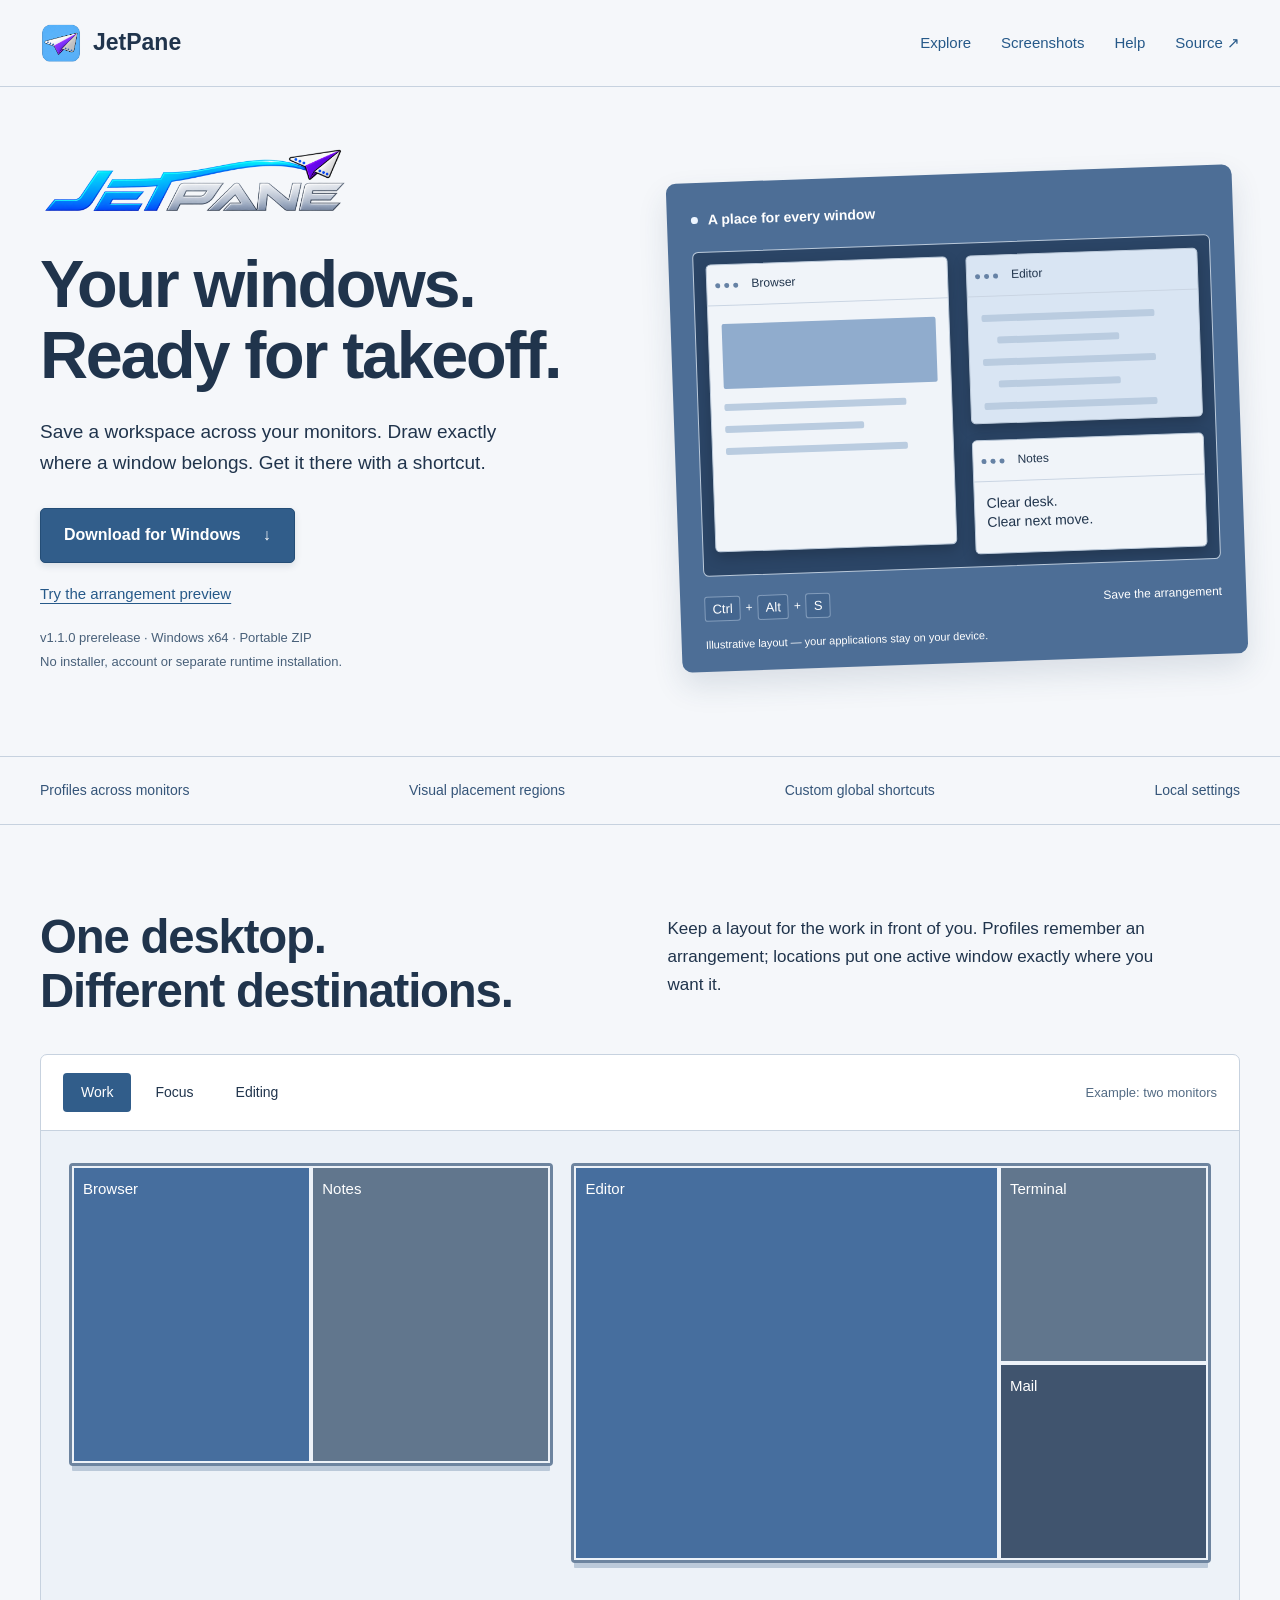
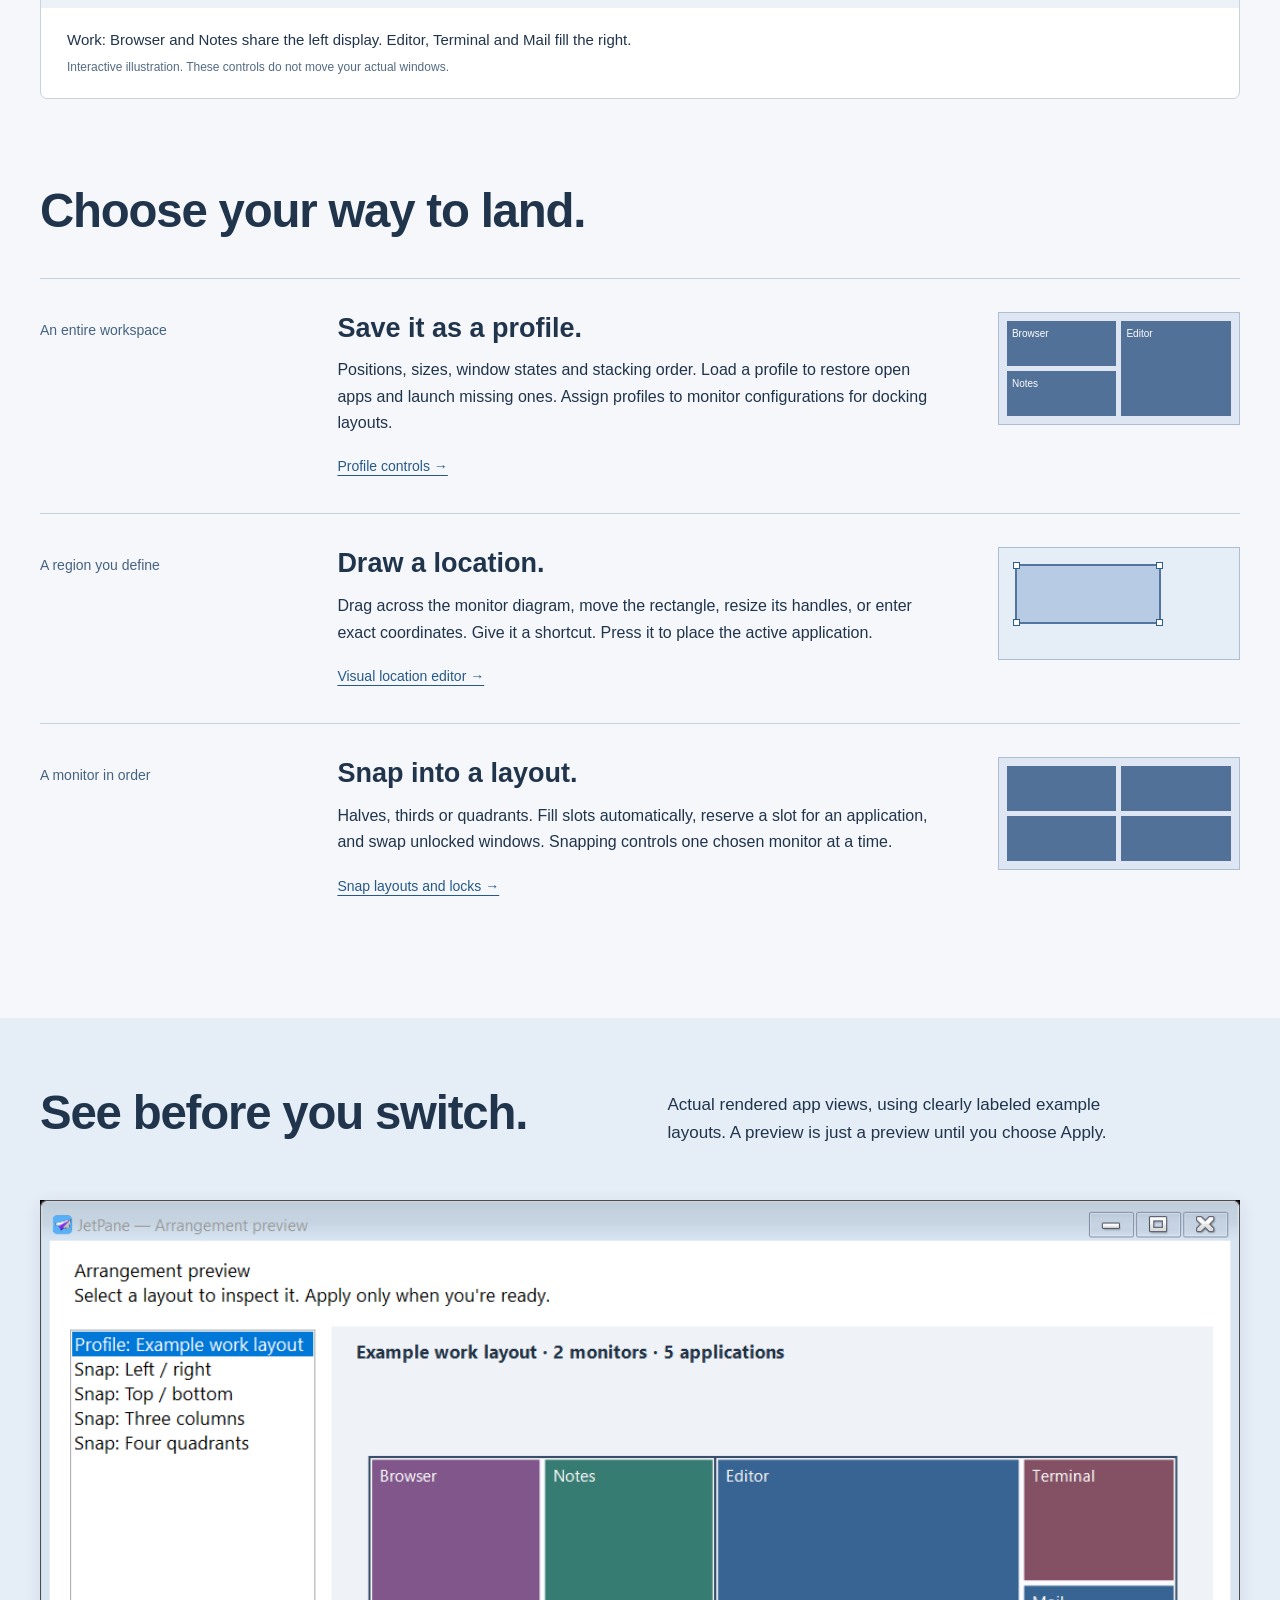
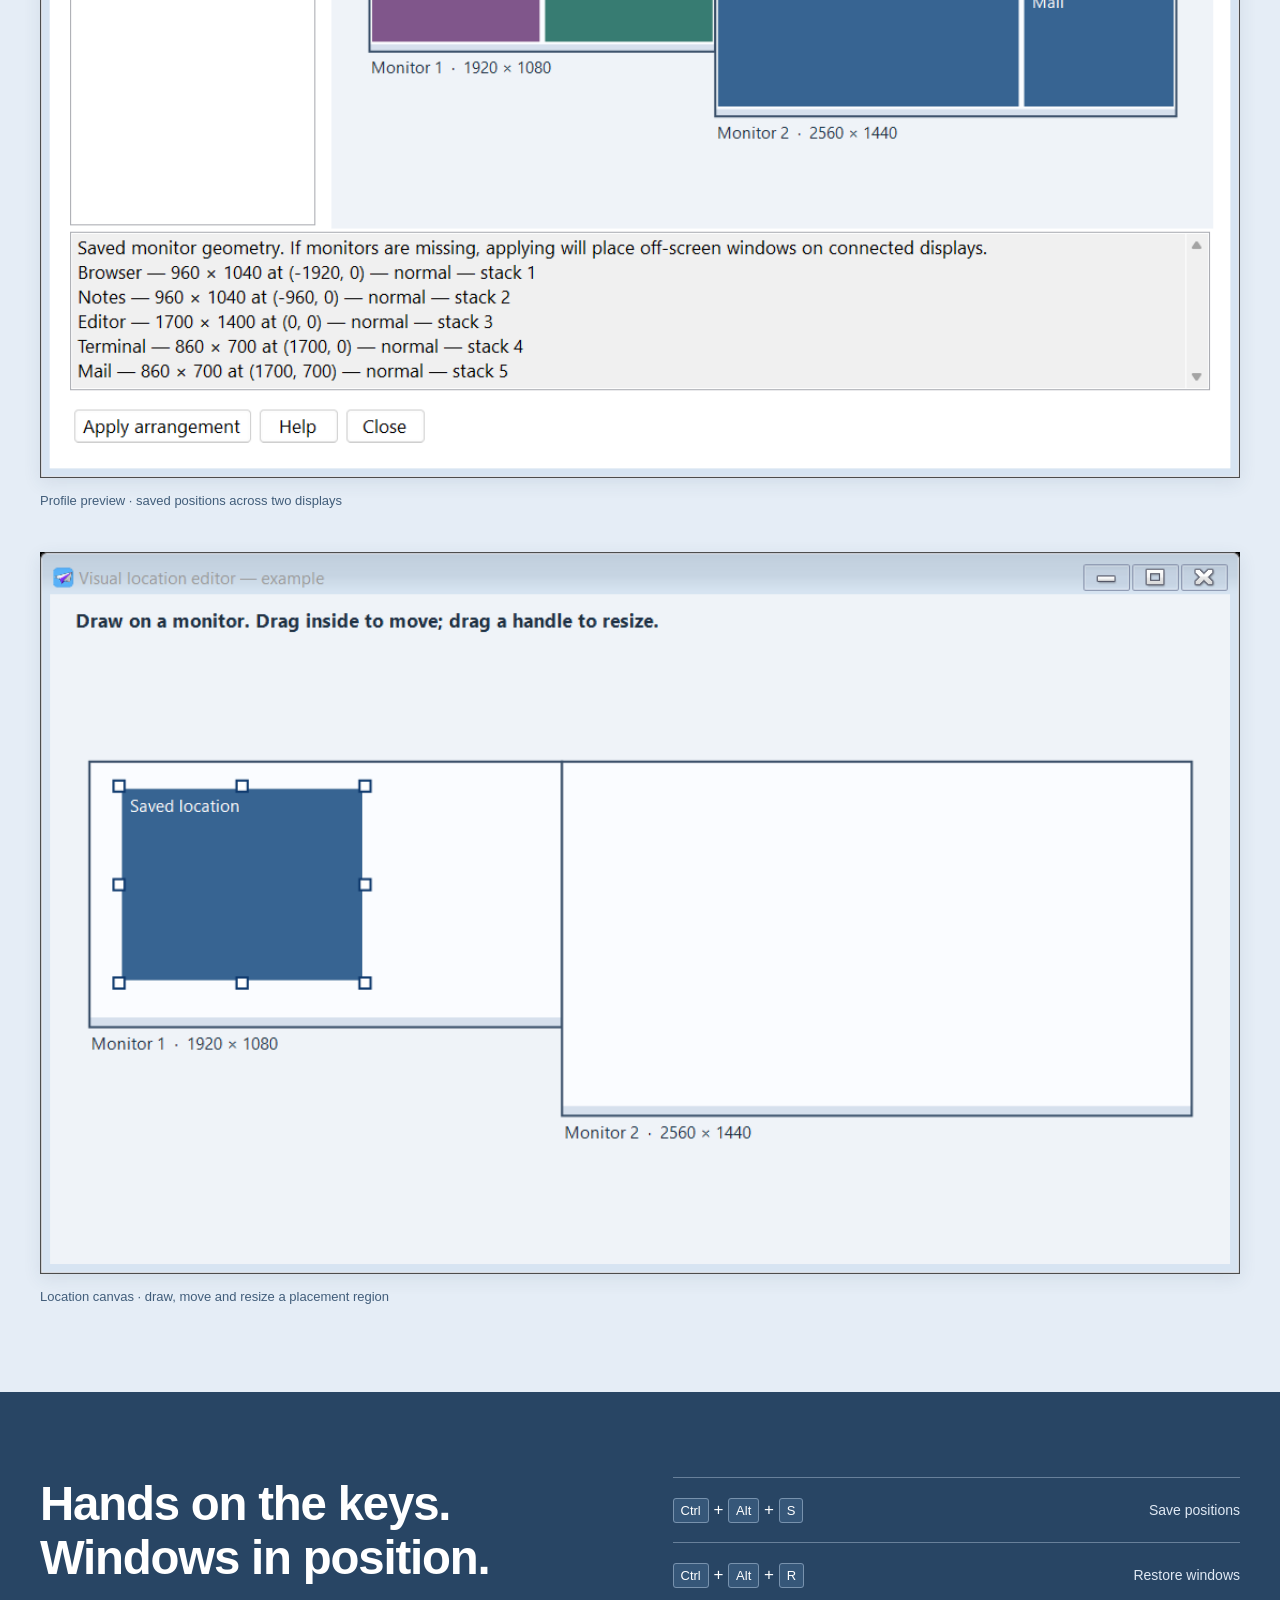
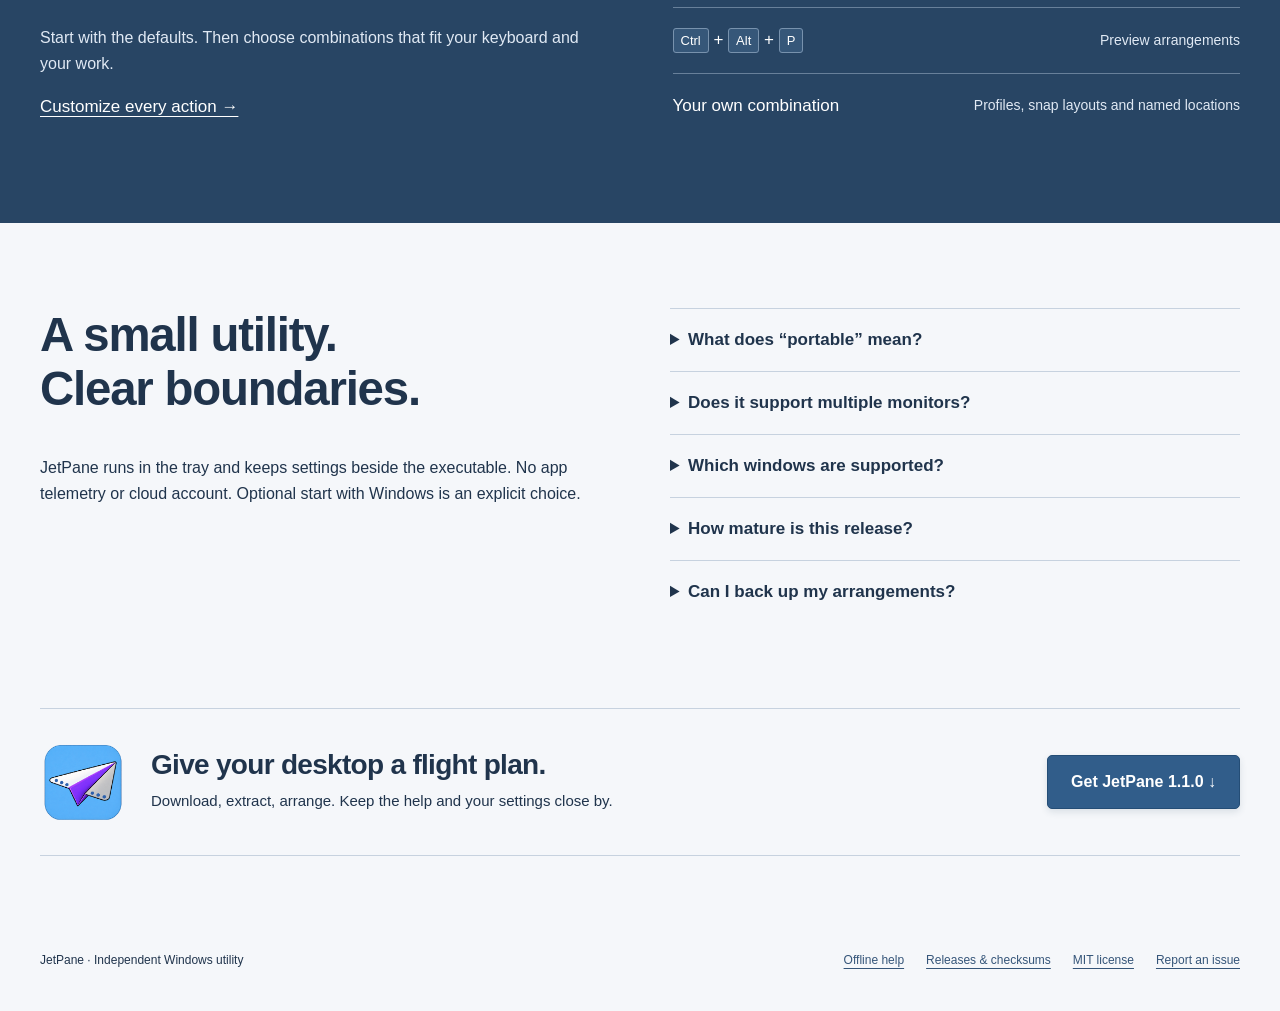
==== docs/index.html @ e7750b72 "Build out JetPane app, approved branding, landing page, documentation and release workflows" ====
<!doctype html>
<html lang="en"><head><meta charset="utf-8"><meta name="viewport" content="width=device-width, initial-scale=1"><meta name="description" content="JetPane is a portable Windows utility for multi-monitor profiles, visual window locations and custom keyboard shortcuts."><meta name="theme-color" content="#5275a0"><title>JetPane — Your windows, ready for takeoff</title><link rel="icon" href="assets/JetPane-icon.png"><link rel="stylesheet" href="style.css"><script src="site.js" defer></script></head>
<body><a class="skip" href="#main">Skip to content</a>
<header><a class="brand" href="#" aria-label="JetPane home"><img src="assets/JetPane-icon.png" alt="" width="42" height="42"><span>JetPane</span></a><nav aria-label="Main"><a href="#arrangements">Explore</a><a href="#screenshots">Screenshots</a><a href="help.html">Help</a><a href="https://github.com/dave-patrick/JetPane">Source <span aria-hidden="true">↗</span></a></nav></header>
<main id="main"><section class="hero"><div class="hero-copy"><img class="wordmark" src="assets/JetPane-wordmark.png" alt="JETPANE" width="900" height="300"><h1>Your windows.<br>Ready for takeoff.</h1><p>Save a workspace across your monitors. Draw exactly where a window belongs. Get it there with a shortcut.</p><div class="actions"><a class="button" href="https://github.com/dave-patrick/JetPane/releases/download/v1.1.0/JetPane-portable.zip">Download for Windows <span aria-hidden="true">↓</span></a><a class="text-link" href="#arrangements">Try the arrangement preview</a></div><p class="release-note">v1.1.0 prerelease · Windows x64 · Portable ZIP<br>No installer, account or separate runtime installation.</p></div><div class="flight-scene" aria-label="Illustrative desktop with three window regions"><div class="scene-title"><span class="status-dot"></span> A place for every window</div><div class="window-scene"><div class="scene-window browser"><span class="window-title"><i></i><i></i><i></i> Browser</span><div class="mock-lines"><b></b><b></b><b></b><b></b></div></div><div class="scene-window editor"><span class="window-title"><i></i><i></i><i></i> Editor</span><div class="mock-code"><b></b><b></b><b></b><b></b><b></b></div></div><div class="scene-window notes"><span class="window-title"><i></i><i></i><i></i> Notes</span><p>Clear desk.<br>Clear next move.</p></div></div><div class="scene-footer"><kbd>Ctrl</kbd> + <kbd>Alt</kbd> + <kbd>S</kbd><span>Save the arrangement</span></div><p class="illustration-label">Illustrative layout — your applications stay on your device.</p></div></section>
<div class="facts"><span>Profiles across monitors</span><span>Visual placement regions</span><span>Custom global shortcuts</span><span>Local settings</span></div>
<section id="arrangements" class="explorer"><div class="section-intro"><h2>One desktop.<br>Different destinations.</h2><p>Keep a layout for the work in front of you. Profiles remember an arrangement; locations put one active window exactly where you want it.</p></div><div class="demo-shell"><div class="demo-toolbar"><div class="profile-buttons" role="group" aria-label="Example profiles"><button aria-pressed="true" data-profile="work">Work</button><button aria-pressed="false" data-profile="focus">Focus</button><button aria-pressed="false" data-profile="edit">Editing</button></div><span>Example: two monitors</span></div><div class="demo-monitors"><div class="demo-monitor" id="monitor-left" aria-label="Example monitor 1"></div><div class="demo-monitor large" id="monitor-right" aria-label="Example monitor 2"></div></div><div class="demo-description" id="demo-description" aria-live="polite"></div><p class="demo-note">Interactive illustration. These controls do not move your actual windows.</p></div></section>
<section class="workflows"><h2>Choose your way to land.</h2><article><span class="mode-label">An entire workspace</span><div><h3>Save it as a profile.</h3><p>Positions, sizes, window states and stacking order. Load a profile to restore open apps and launch missing ones. Assign profiles to monitor configurations for docking layouts.</p><a href="help.html#profiles">Profile controls →</a></div><div class="mini-profile" aria-hidden="true"><div>Browser</div><div>Editor</div><div>Notes</div></div></article><article><span class="mode-label">A region you define</span><div><h3>Draw a location.</h3><p>Drag across the monitor diagram, move the rectangle, resize its handles, or enter exact coordinates. Give it a shortcut. Press it to place the active application.</p><a href="help.html#locations">Visual location editor →</a></div><div class="mini-location" aria-hidden="true"><div><i></i><i></i><i></i><i></i></div></div></article><article><span class="mode-label">A monitor in order</span><div><h3>Snap into a layout.</h3><p>Halves, thirds or quadrants. Fill slots automatically, reserve a slot for an application, and swap unlocked windows. Snapping controls one chosen monitor at a time.</p><a href="help.html#snap">Snap layouts and locks →</a></div><div class="mini-snap" aria-hidden="true"><span></span><span></span><span></span><span></span></div></article></section>
<section id="screenshots" class="gallery"><div class="section-intro"><h2>See before you switch.</h2><p>Actual rendered app views, using clearly labeled example layouts. A preview is just a preview until you choose Apply.</p></div><figure><a href="assets/preview-example.png"><img src="assets/preview-example.png" width="1120" height="820" loading="lazy" alt="JetPane arrangement preview showing Browser and Notes on monitor 1, Editor, Terminal and Mail on monitor 2, and a separate Apply arrangement button."></a><figcaption>Profile preview · saved positions across two displays</figcaption></figure><figure><a href="assets/location-editor-example.png"><img src="assets/location-editor-example.png" width="1080" height="650" loading="lazy" alt="A named location shown as a blue rectangle on a monitor diagram, with eight visible resize handles."></a><figcaption>Location canvas · draw, move and resize a placement region</figcaption></figure></section>
<section class="keyboard"><div><h2>Hands on the keys.<br>Windows in position.</h2><p>Start with the defaults. Then choose combinations that fit your keyboard and your work.</p><a href="help.html#keys">Customize every action →</a></div><dl><div><dt><kbd>Ctrl</kbd> + <kbd>Alt</kbd> + <kbd>S</kbd></dt><dd>Save positions</dd></div><div><dt><kbd>Ctrl</kbd> + <kbd>Alt</kbd> + <kbd>R</kbd></dt><dd>Restore windows</dd></div><div><dt><kbd>Ctrl</kbd> + <kbd>Alt</kbd> + <kbd>P</kbd></dt><dd>Preview arrangements</dd></div><div><dt>Your own combination</dt><dd>Profiles, snap layouts and named locations</dd></div></dl></section>
<section class="details"><div><h2>A small utility.<br>Clear boundaries.</h2><p>JetPane runs in the tray and keeps settings beside the executable. No app telemetry or cloud account. Optional start with Windows is an explicit choice.</p></div><div><details><summary>What does “portable” mean?</summary><p>Extract the complete ZIP into a writable folder and run JetPane.exe. The .NET runtime is bundled; native runtime files may unpack into the Windows temporary cache. Keep Help.html beside it. Exit before moving or deleting the folder, and disable optional startup first.</p></details><details><summary>Does it support multiple monitors?</summary><p>Yes. Profiles record windows across displays, including negative desktop coordinates. Monitor-geometry assignments select a profile when the configuration changes. Missing-monitor positions are kept inside a connected work area. Two physically different setups with the same geometry share a signature.</p></details><details><summary>Which windows are supported?</summary><p>Profiles save one position per process name. Explorer, ApplicationFrameHost, tool/cloaked windows and normal windows below 400×300 are excluded from automatic management. Administrator apps can reject movement; applications may enforce minimum sizes or move themselves.</p></details><details><summary>How mature is this release?</summary><p>This is an early prerelease. 31 local checks and a tray smoke test passed, including movement on two attached monitors. Physical docking, login startup, real editor gestures and broader third-party app/shortcut compatibility still need wider validation. Full source and test evidence are in the repo.</p></details><details><summary>Can I back up my arrangements?</summary><p>Export profiles, locations, shortcuts and settings to a .wpilot file. Import validates it and backs up the previous configuration. Settings from the earlier WindowPilot build remain compatible. PositionPro .ppro files are not supported.</p></details></div></section>
<section class="download"><img src="assets/JetPane-icon.png" width="86" height="86" alt=""><div><h2>Give your desktop a flight plan.</h2><p>Download, extract, arrange. Keep the help and your settings close by.</p></div><a class="button" href="https://github.com/dave-patrick/JetPane/releases/download/v1.1.0/JetPane-portable.zip">Get JetPane 1.1.0 ↓</a></section>
</main><footer><span>JetPane · Independent Windows utility</span><div><a href="help.html">Offline help</a><a href="https://github.com/dave-patrick/JetPane/releases">Releases & checksums</a><a href="https://github.com/dave-patrick/JetPane/blob/main/LICENSE">MIT license</a><a href="https://github.com/dave-patrick/JetPane/issues">Report an issue</a></div></footer></body></html>
---- docs/style.css ----
:root{color-scheme:light;--ink:#20344c;--blue:#5275a0;--link:#265989;--paper:#f5f7fa;--line:#c7d2df;--soft:#e4ecf5}*{box-sizing:border-box}html{scroll-behavior:smooth;scroll-padding-top:30px}body{margin:0;background:var(--paper);color:var(--ink);font:17px/1.65 'Segoe UI',Arial,sans-serif}a{color:var(--link);text-underline-offset:4px}a:hover{color:#143957}a:focus-visible,button:focus-visible,summary:focus-visible{outline:3px solid #2366a5;outline-offset:5px}::selection{background:#b6d4f2;color:#142f4c}.skip{position:absolute;left:20px;top:-100px;background:white;padding:12px;z-index:10}.skip:focus{top:10px}header,main,footer{max-width:1280px;margin:auto}header{padding:22px 40px;display:flex;align-items:center;justify-content:space-between;border-bottom:1px solid var(--line)}.brand{display:flex;align-items:center;gap:11px;text-decoration:none;font-size:23px;font-weight:650;color:var(--ink)}nav{display:flex;gap:30px;font-size:15px}nav a{text-decoration:none}h1,h2,h3,p{margin-top:0}h1{font-size:clamp(44px,5.2vw,72px);font-weight:650;line-height:1.06;letter-spacing:-.035em;margin-bottom:25px}h2{font-size:clamp(32px,3.7vw,48px);line-height:1.14;letter-spacing:-.025em;font-weight:600}h3{font-size:27px;line-height:1.25;margin-bottom:12px;font-weight:600}p{max-width:67ch}.hero{display:grid;grid-template-columns:1.05fr 1fr;gap:40px;padding:65px 40px 70px;align-items:center}.wordmark{width:310px;height:auto;margin:-20px 0 13px;display:block}.hero-copy>p{font-size:19px;max-width:44ch}.actions{display:flex;align-items:flex-start;gap:19px;flex-direction:column;margin:30px 0 20px}.button{display:inline-flex;align-items:center;justify-content:center;gap:22px;padding:13px 23px;color:white;background:#315d8a;text-decoration:none;font-size:16px;font-weight:600;border:1px solid #244d76;box-shadow:0 3px 7px #223c5420;border-radius:5px;white-space:nowrap}.button:hover{color:white;background:#244b73}.text-link{font-size:15px}.hero-copy .release-note{font-size:13px;line-height:1.8;color:#486079}.flight-scene{background:#4d6e96;padding:26px 24px 18px;border-radius:10px;box-shadow:0 14px 30px #25456422;transform:rotate(-2deg);color:white}.scene-title{display:flex;align-items:center;gap:10px;font-size:14px;font-weight:600;margin-bottom:20px}.status-dot{width:7px;height:7px;background:#edf5ff;border-radius:50%}.window-scene{height:325px;position:relative;background:#2b4566;border:1px solid #bac9da;border-radius:6px;overflow:hidden}.scene-window{position:absolute;background:#f0f4f9;color:var(--ink);border:1px solid #bccada;border-radius:5px;box-shadow:0 5px 14px #00000033}.window-title{display:block;border-bottom:1px solid #cad5e3;padding:10px 8px;font-size:12px;white-space:nowrap}.window-title i{display:inline-block;height:5px;width:5px;background:#6682a5;border-radius:50%;margin-right:4px}.window-title i:last-of-type{margin-right:10px}.browser{left:12px;top:12px;width:47%;height:288px}.editor{right:12px;top:12px;width:45%;height:169px;background:#d9e5f3}.notes{right:12px;bottom:12px;width:45%;height:114px}.notes p{font-size:14px;line-height:1.4;padding:12px}.mock-lines,.mock-code{padding:18px 13px}.mock-lines b,.mock-code b{display:block;background:#bacce0;height:7px;margin-bottom:15px;width:85%;border-radius:2px}.mock-lines b:first-child{height:65px;width:100%;background:#90accd}.mock-lines b:nth-child(3){width:65%}.mock-code b:nth-child(2n){width:60%;margin-left:15px}.scene-footer{display:flex;align-items:center;gap:5px;margin-top:20px;font-size:12px}.scene-footer span{margin-left:auto}.scene-footer kbd{color:white;background:#44668f;border-color:#829cbb}.illustration-label{font-size:11px;margin:14px 0 0;color:#ffffff}.facts{display:flex;justify-content:space-between;gap:15px;flex-wrap:wrap;border-block:1px solid var(--line);padding:22px 40px;font-size:14px;color:#355579}.explorer,.gallery,.workflows,.details{padding:85px 40px}.section-intro{display:grid;grid-template-columns:1fr 1fr;gap:55px;align-items:start;margin-bottom:36px}.section-intro h2{margin-bottom:0}.section-intro p{padding-top:5px;max-width:52ch}.demo-shell{border:1px solid var(--line);background:white;border-radius:7px;overflow:hidden}.demo-toolbar{padding:18px 22px;display:flex;align-items:center;justify-content:space-between;gap:18px;border-bottom:1px solid var(--line)}.demo-toolbar>span{font-size:13px;color:#536b84}.profile-buttons{display:flex;gap:6px;flex-wrap:wrap}button{font:inherit;cursor:pointer}button[data-profile]{font-size:14px;background:transparent;border:1px solid transparent;border-radius:4px;padding:7px 17px;color:var(--ink)}button[data-profile][aria-pressed=true]{background:#315d8a;color:white}button[data-profile]:hover{border-color:#5275a0}.demo-monitors{display:grid;grid-template-columns:1fr 1.32fr;gap:18px;padding:32px 28px 45px;align-items:start;background:#edf2f8}.demo-monitor{position:relative;aspect-ratio:16/10;background:#f9fbfe;border:3px solid #6d849f;border-radius:4px;box-shadow:0 8px 0 -3px #bbc9d9}.demo-window{position:absolute;border:2px solid #edf2f8;background:#466e9e;color:white;padding:9px;font-size:clamp(10px,1.3vw,15px);overflow:hidden;transition:left .35s ease,top .35s ease,width .35s ease,height .35s ease}.demo-window:nth-child(2){background:#61768d}.demo-window:nth-child(3){background:#40546e}.demo-description{padding:20px 26px 5px;font-size:15px}.demo-note{font-size:12px;color:#536b84;padding:0 26px 20px;margin:0}.workflows{padding-top:0}.workflows>h2{margin-bottom:40px}.workflows article{border-top:1px solid var(--line);padding:33px 0;display:grid;grid-template-columns:.75fr 1.8fr .7fr;gap:38px;align-items:start}.mode-label{font-size:14px;color:#456381;padding-top:7px}.workflows article p{font-size:16px}.workflows article a{font-size:14px}.mini-profile,.mini-snap{height:113px;background:#dde6f2;display:grid;grid-template-columns:1fr 1fr;gap:5px;padding:8px;border:1px solid #aebed2}.mini-profile div{background:#527199;color:white;font-size:10px;padding:5px}.mini-profile div:nth-child(2){grid-row:span 2}.mini-snap span{background:#527199}.mini-location{height:113px;background:#e5edf6;border:1px solid #aebed2;padding:16px}.mini-location>div{position:relative;width:70%;height:75%;border:2px solid #5275a0;background:#b7cbe4}.mini-location i{position:absolute;width:7px;height:7px;background:white;border:1px solid #315d8a}.mini-location i:nth-child(1){left:-4px;top:-4px}.mini-location i:nth-child(2){right:-4px;top:-4px}.mini-location i:nth-child(3){left:-4px;bottom:-4px}.mini-location i:nth-child(4){right:-4px;bottom:-4px}.gallery{background:#e5edf6;padding-top:68px}.gallery figure{margin:0 0 40px}.gallery figure:last-child{margin-bottom:0}.gallery img{width:100%;height:auto;display:block;box-shadow:0 5px 17px #25456419}.gallery figcaption{font-size:13px;color:#415d7a;margin-top:12px}.keyboard{display:grid;grid-template-columns:1fr 1fr;gap:65px;padding:85px 40px;background:#284564;color:#fff}.keyboard p{color:#e0e9f4;font-size:16px}.keyboard a{color:#fff}.keyboard dl{margin:0}.keyboard dl>div{padding:18px 0;border-top:1px solid #68809a;display:flex;justify-content:space-between;gap:20px;align-items:center}.keyboard dd{margin:0;font-size:14px;text-align:right;color:#e0e9f4}kbd{font:13px 'Segoe UI',sans-serif;border:1px solid #b9c9dc;background:#eff4fa;color:#203b5a;padding:4px 7px;border-radius:3px}.keyboard kbd{background:#365779;color:white;border-color:#7892ad}.details{display:grid;grid-template-columns:1fr 1fr;gap:60px}.details>div>p{font-size:16px}details{border-top:1px solid var(--line);padding:17px 0}summary{cursor:pointer;font-size:17px;font-weight:600}details p{font-size:15px;margin:15px 0 5px}.download{margin:0 40px 70px;border-block:1px solid var(--line);padding:30px 0;display:flex;align-items:center;gap:25px}.download>div{flex:1}.download h2{font-size:28px;margin-bottom:8px}.download p{font-size:15px;margin-bottom:0}footer{padding:25px 40px 40px;display:flex;justify-content:space-between;gap:25px;font-size:12px}footer>div{display:flex;gap:22px;flex-wrap:wrap}footer a{color:#355579}@media(max-width:850px){header{padding-inline:23px}nav{gap:18px}.hero{padding:42px 25px;grid-template-columns:1fr;gap:35px}.hero-copy{max-width:670px}.flight-scene{transform:none;max-width:650px}.facts{padding-inline:25px;justify-content:flex-start;gap:16px 32px}.explorer,.gallery,.workflows,.details{padding:55px 25px}.section-intro{gap:25px}.workflows article{grid-template-columns:.7fr 2fr;gap:22px}.mini-profile,.mini-location,.mini-snap{display:none}.keyboard{padding:55px 25px;gap:32px}.download{margin-inline:25px;flex-wrap:wrap}.download .button{margin-left:0}.details{gap:28px}footer{padding-inline:25px;flex-direction:column}.wordmark{width:290px}}@media(max-width:560px){body{font-size:16px}header{gap:14px;align-items:flex-start}.brand{font-size:20px;gap:7px}.brand img{width:32px;height:32px}nav{font-size:12px;gap:12px;flex-wrap:wrap;justify-content:flex-end;max-width:190px}.hero{padding-top:34px}.hero-copy>p{font-size:18px}.wordmark{width:260px}.window-scene{height:270px}.browser{height:235px}.editor{height:135px}.notes{height:95px}.flight-scene{padding:20px 15px}.scene-footer{flex-wrap:wrap}.scene-footer span{margin-left:6px}.section-intro,.keyboard,.details{grid-template-columns:1fr}.demo-toolbar{align-items:flex-start;flex-direction:column;padding:15px}.demo-monitors{padding:23px 12px 32px;gap:8px}.demo-window{padding:5px;font-size:9px}.demo-description{padding-inline:15px}.demo-note{padding-inline:15px}.workflows article{grid-template-columns:1fr;gap:6px}.mode-label{font-size:12px}.workflows article h3{font-size:25px}.download img{width:62px;height:62px}.download{align-items:flex-start;gap:16px}.download h2{font-size:25px}.download>div{min-width:190px}.keyboard dl>div{gap:12px}.keyboard dd{max-width:150px}.keyboard kbd{font-size:11px;padding:4px}h2{font-size:32px}.facts{font-size:12px}}@media(prefers-reduced-motion:reduce){html{scroll-behavior:auto}.demo-window{transition:none}}
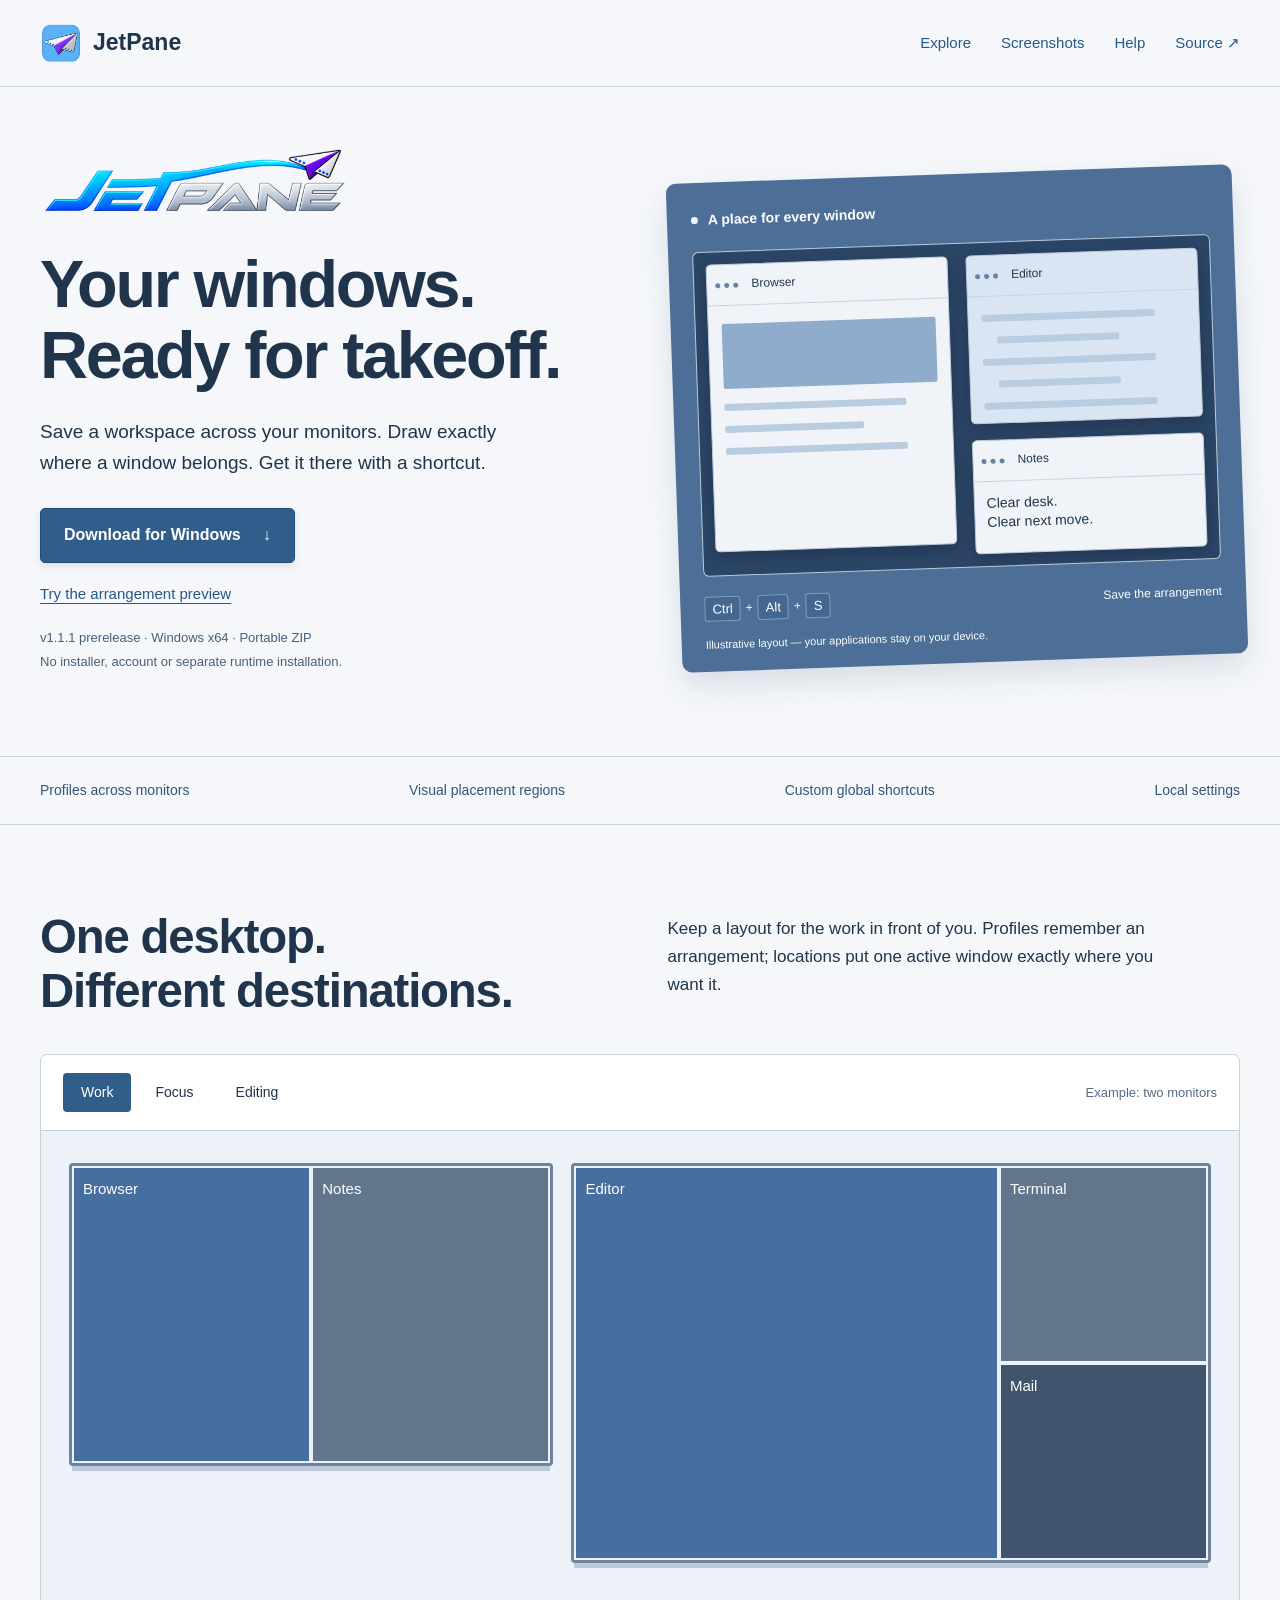
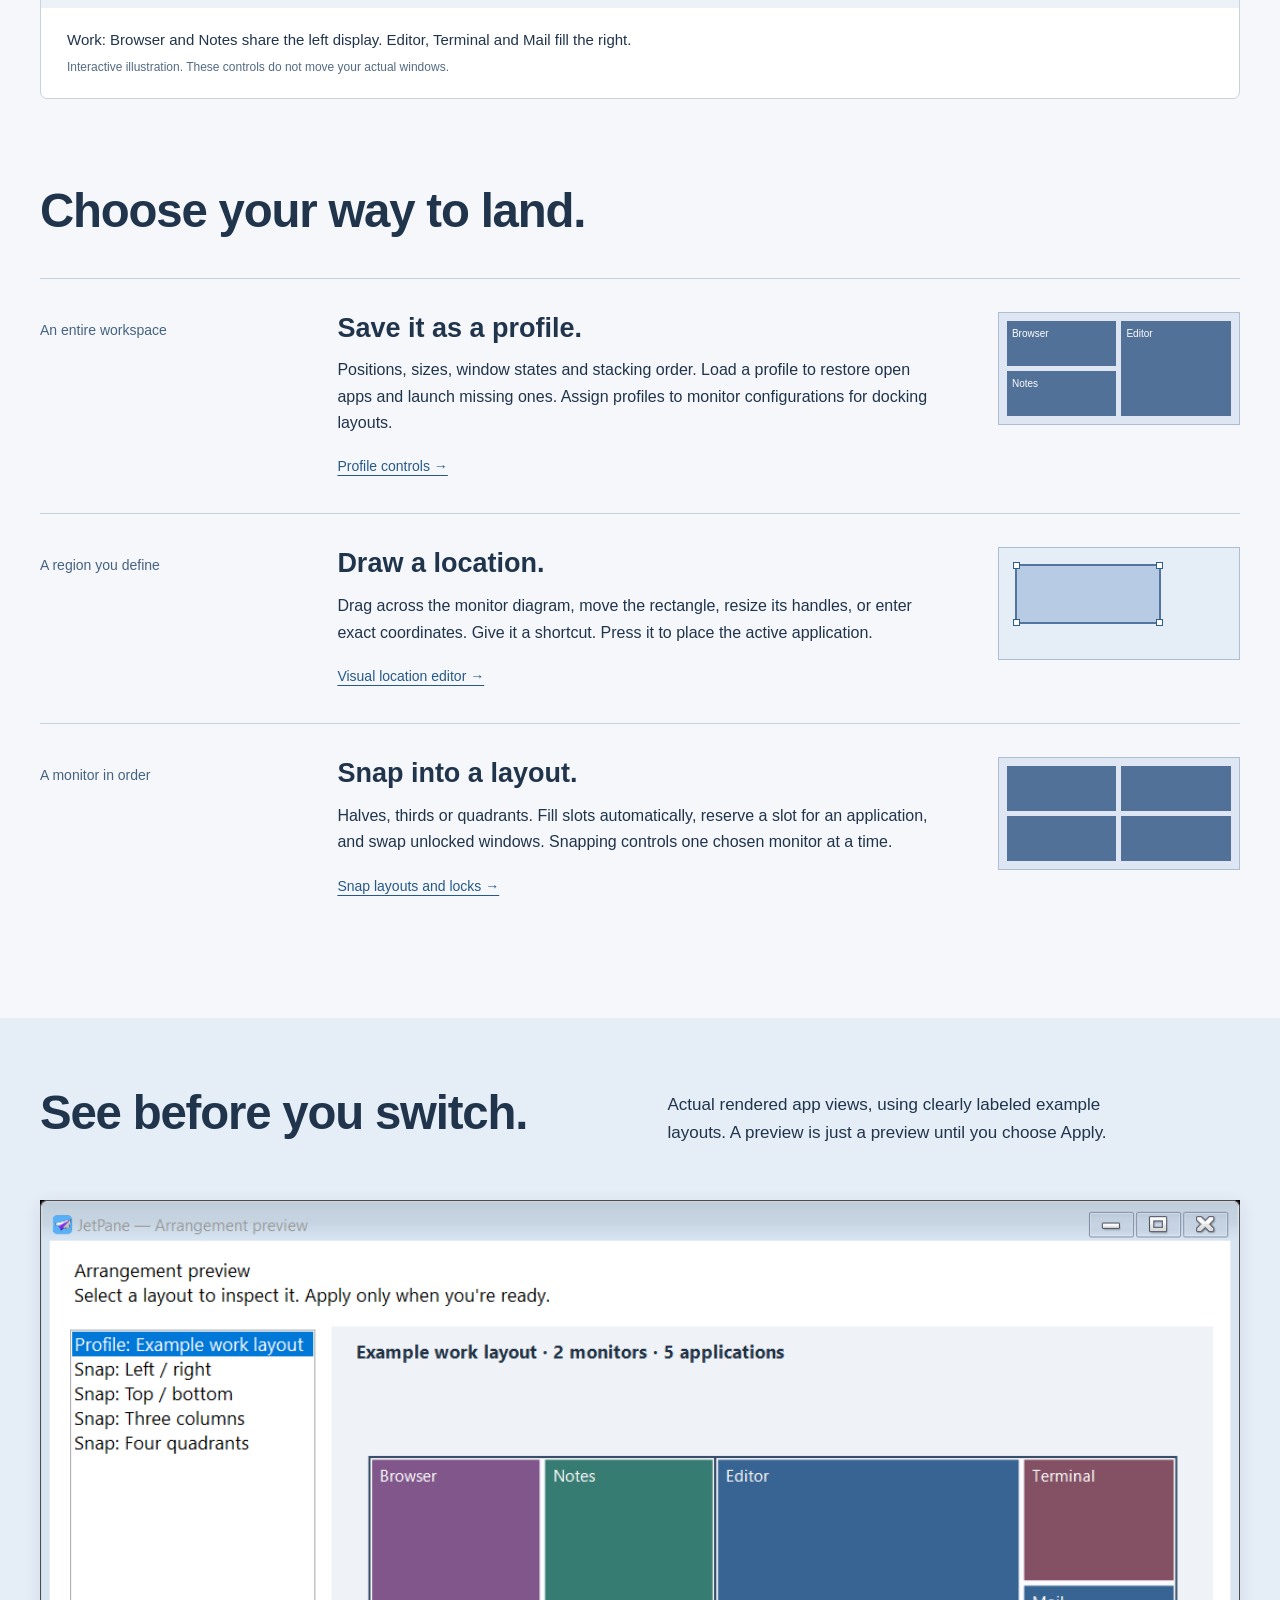
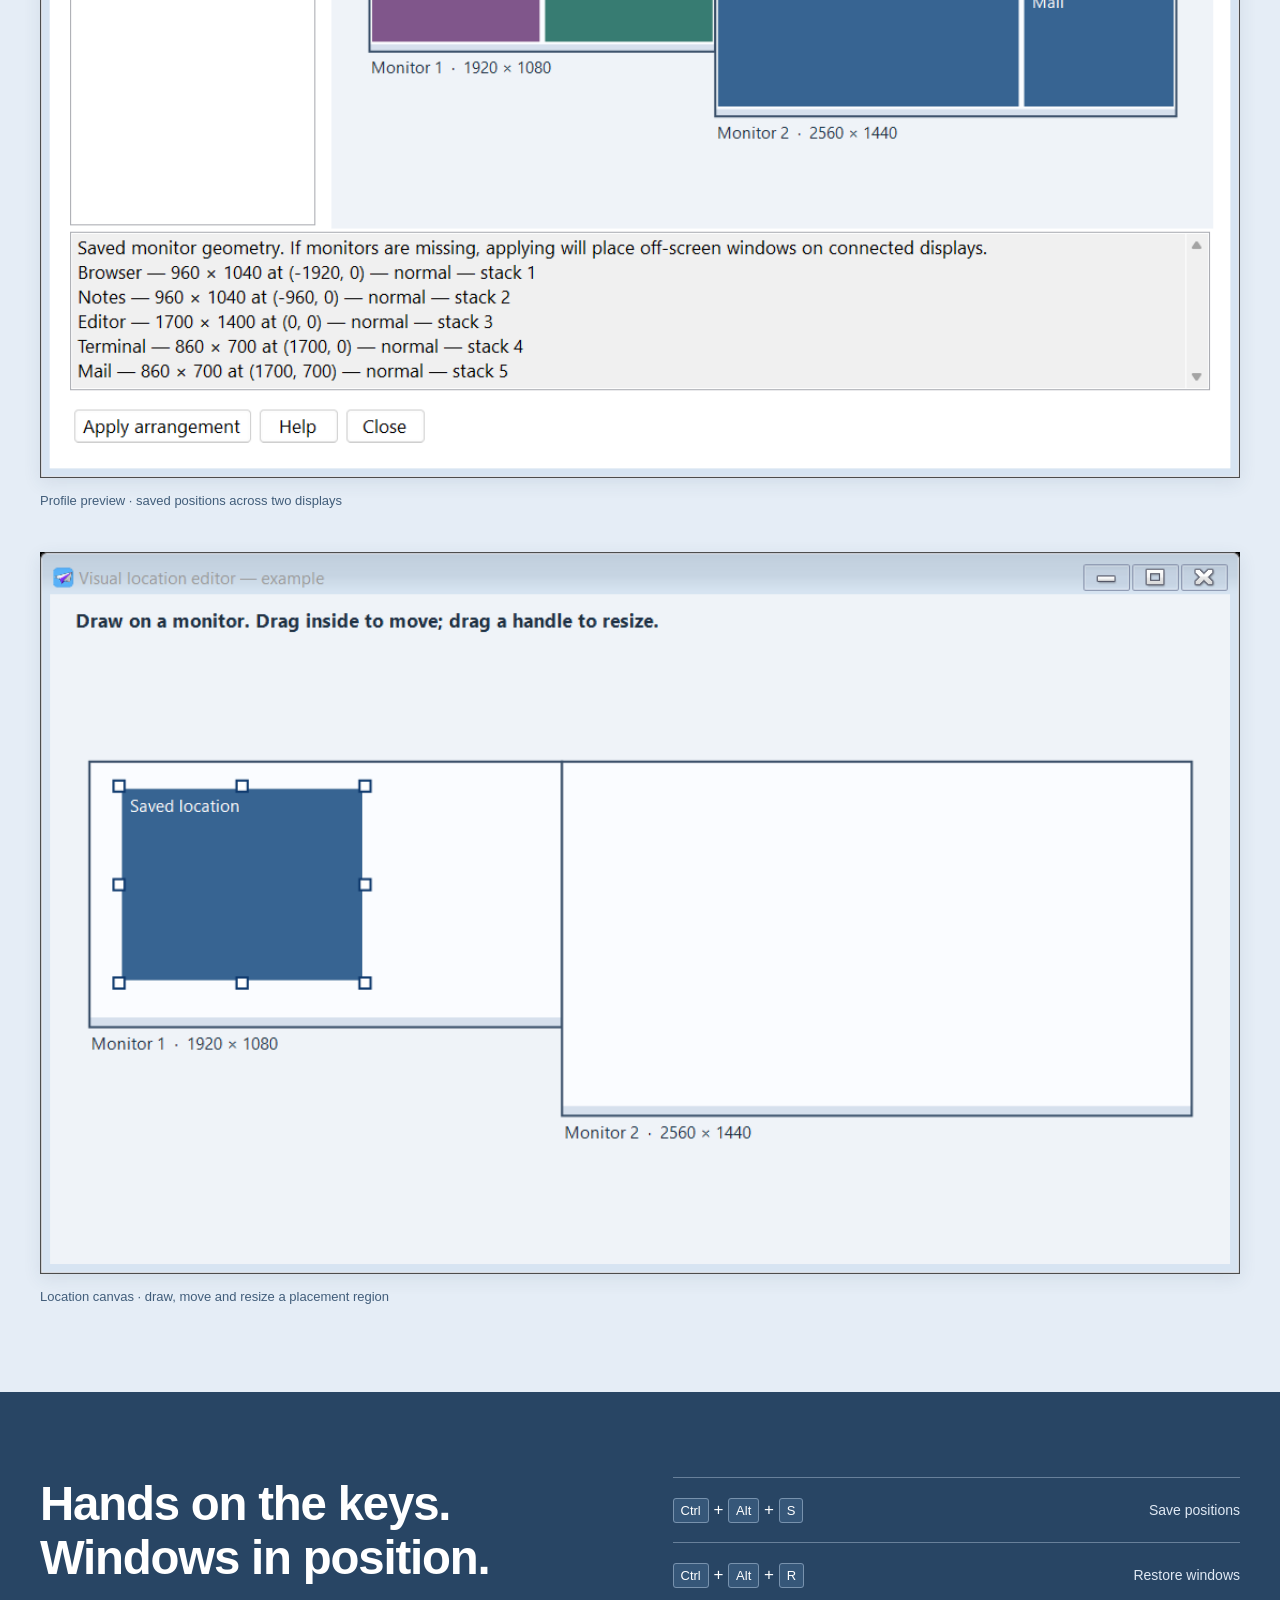
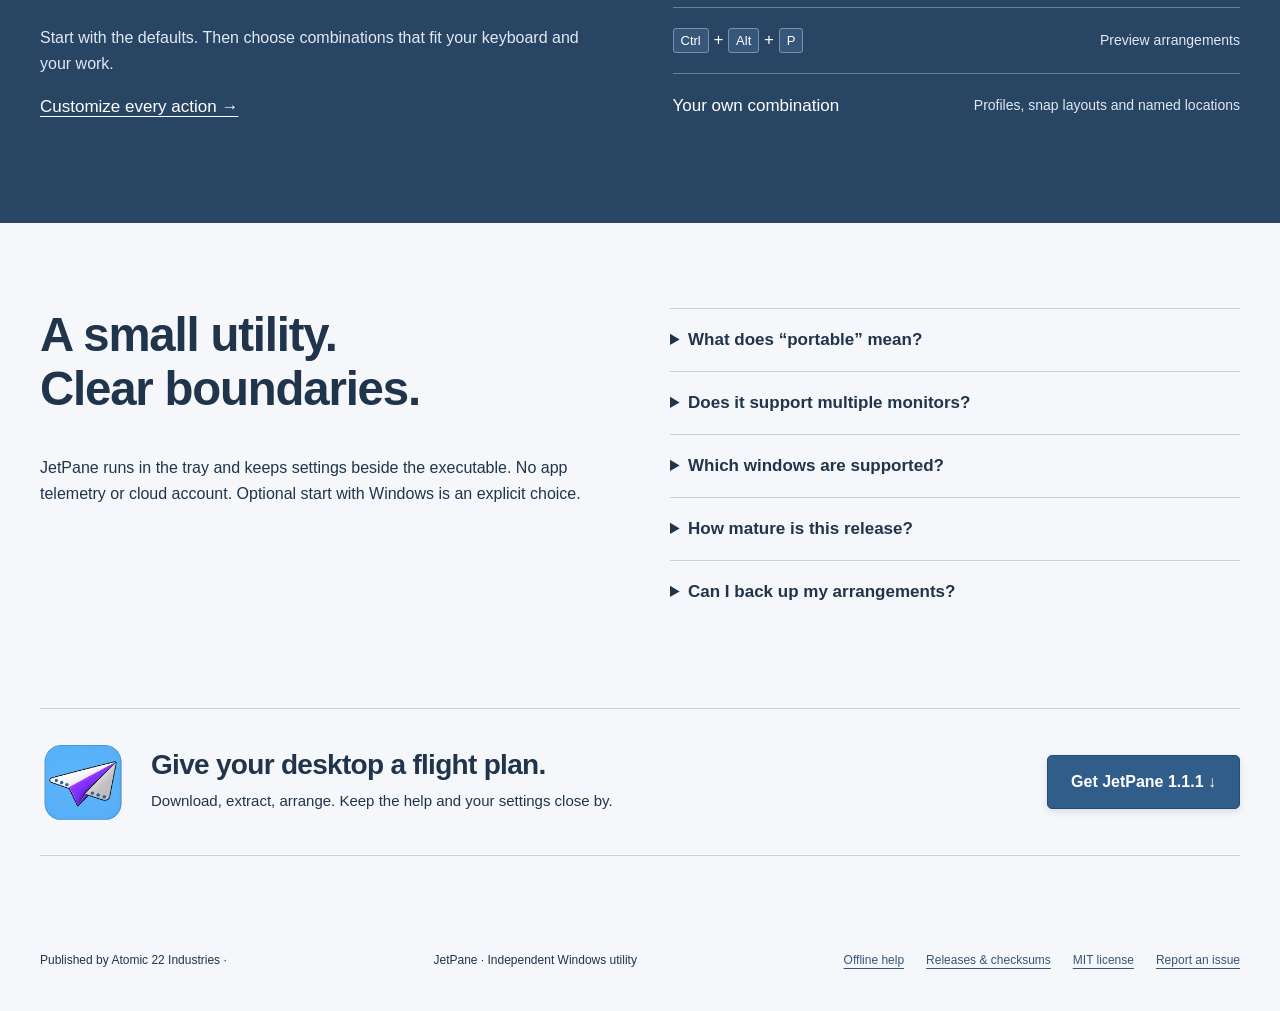
==== commit 9ad8c754: "Set app and repository publisher to Atomic 22 Industries" ====
--- a/docs/index.html
+++ b/docs/index.html
@@ -1,13 +1,13 @@
 <!doctype html>
-<html lang="en"><head><meta charset="utf-8"><meta name="viewport" content="width=device-width, initial-scale=1"><meta name="description" content="JetPane is a portable Windows utility for multi-monitor profiles, visual window locations and custom keyboard shortcuts."><meta name="theme-color" content="#5275a0"><title>JetPane — Your windows, ready for takeoff</title><link rel="icon" href="assets/JetPane-icon.png"><link rel="stylesheet" href="style.css"><script src="site.js" defer></script></head>
+<html lang="en"><head><meta charset="utf-8"><meta name="viewport" content="width=device-width, initial-scale=1"><meta name="description" content="JetPane is a portable Windows utility for multi-monitor profiles, visual window locations and custom keyboard shortcuts."><meta name="theme-color" content="#5275a0"><meta name="publisher" content="Atomic 22 Industries"><title>JetPane — Your windows, ready for takeoff</title><link rel="icon" href="assets/JetPane-icon.png"><link rel="stylesheet" href="style.css"><script src="site.js" defer></script></head>
 <body><a class="skip" href="#main">Skip to content</a>
 <header><a class="brand" href="#" aria-label="JetPane home"><img src="assets/JetPane-icon.png" alt="" width="42" height="42"><span>JetPane</span></a><nav aria-label="Main"><a href="#arrangements">Explore</a><a href="#screenshots">Screenshots</a><a href="help.html">Help</a><a href="https://github.com/dave-patrick/JetPane">Source <span aria-hidden="true">↗</span></a></nav></header>
-<main id="main"><section class="hero"><div class="hero-copy"><img class="wordmark" src="assets/JetPane-wordmark.png" alt="JETPANE" width="900" height="300"><h1>Your windows.<br>Ready for takeoff.</h1><p>Save a workspace across your monitors. Draw exactly where a window belongs. Get it there with a shortcut.</p><div class="actions"><a class="button" href="https://github.com/dave-patrick/JetPane/releases/download/v1.1.0/JetPane-portable.zip">Download for Windows <span aria-hidden="true">↓</span></a><a class="text-link" href="#arrangements">Try the arrangement preview</a></div><p class="release-note">v1.1.0 prerelease · Windows x64 · Portable ZIP<br>No installer, account or separate runtime installation.</p></div><div class="flight-scene" aria-label="Illustrative desktop with three window regions"><div class="scene-title"><span class="status-dot"></span> A place for every window</div><div class="window-scene"><div class="scene-window browser"><span class="window-title"><i></i><i></i><i></i> Browser</span><div class="mock-lines"><b></b><b></b><b></b><b></b></div></div><div class="scene-window editor"><span class="window-title"><i></i><i></i><i></i> Editor</span><div class="mock-code"><b></b><b></b><b></b><b></b><b></b></div></div><div class="scene-window notes"><span class="window-title"><i></i><i></i><i></i> Notes</span><p>Clear desk.<br>Clear next move.</p></div></div><div class="scene-footer"><kbd>Ctrl</kbd> + <kbd>Alt</kbd> + <kbd>S</kbd><span>Save the arrangement</span></div><p class="illustration-label">Illustrative layout — your applications stay on your device.</p></div></section>
+<main id="main"><section class="hero"><div class="hero-copy"><img class="wordmark" src="assets/JetPane-wordmark.png" alt="JETPANE" width="900" height="300"><h1>Your windows.<br>Ready for takeoff.</h1><p>Save a workspace across your monitors. Draw exactly where a window belongs. Get it there with a shortcut.</p><div class="actions"><a class="button" href="https://github.com/dave-patrick/JetPane/releases/download/v1.1.1/JetPane-portable.zip">Download for Windows <span aria-hidden="true">↓</span></a><a class="text-link" href="#arrangements">Try the arrangement preview</a></div><p class="release-note">v1.1.1 prerelease · Windows x64 · Portable ZIP<br>No installer, account or separate runtime installation.</p></div><div class="flight-scene" aria-label="Illustrative desktop with three window regions"><div class="scene-title"><span class="status-dot"></span> A place for every window</div><div class="window-scene"><div class="scene-window browser"><span class="window-title"><i></i><i></i><i></i> Browser</span><div class="mock-lines"><b></b><b></b><b></b><b></b></div></div><div class="scene-window editor"><span class="window-title"><i></i><i></i><i></i> Editor</span><div class="mock-code"><b></b><b></b><b></b><b></b><b></b></div></div><div class="scene-window notes"><span class="window-title"><i></i><i></i><i></i> Notes</span><p>Clear desk.<br>Clear next move.</p></div></div><div class="scene-footer"><kbd>Ctrl</kbd> + <kbd>Alt</kbd> + <kbd>S</kbd><span>Save the arrangement</span></div><p class="illustration-label">Illustrative layout — your applications stay on your device.</p></div></section>
 <div class="facts"><span>Profiles across monitors</span><span>Visual placement regions</span><span>Custom global shortcuts</span><span>Local settings</span></div>
 <section id="arrangements" class="explorer"><div class="section-intro"><h2>One desktop.<br>Different destinations.</h2><p>Keep a layout for the work in front of you. Profiles remember an arrangement; locations put one active window exactly where you want it.</p></div><div class="demo-shell"><div class="demo-toolbar"><div class="profile-buttons" role="group" aria-label="Example profiles"><button aria-pressed="true" data-profile="work">Work</button><button aria-pressed="false" data-profile="focus">Focus</button><button aria-pressed="false" data-profile="edit">Editing</button></div><span>Example: two monitors</span></div><div class="demo-monitors"><div class="demo-monitor" id="monitor-left" aria-label="Example monitor 1"></div><div class="demo-monitor large" id="monitor-right" aria-label="Example monitor 2"></div></div><div class="demo-description" id="demo-description" aria-live="polite"></div><p class="demo-note">Interactive illustration. These controls do not move your actual windows.</p></div></section>
 <section class="workflows"><h2>Choose your way to land.</h2><article><span class="mode-label">An entire workspace</span><div><h3>Save it as a profile.</h3><p>Positions, sizes, window states and stacking order. Load a profile to restore open apps and launch missing ones. Assign profiles to monitor configurations for docking layouts.</p><a href="help.html#profiles">Profile controls →</a></div><div class="mini-profile" aria-hidden="true"><div>Browser</div><div>Editor</div><div>Notes</div></div></article><article><span class="mode-label">A region you define</span><div><h3>Draw a location.</h3><p>Drag across the monitor diagram, move the rectangle, resize its handles, or enter exact coordinates. Give it a shortcut. Press it to place the active application.</p><a href="help.html#locations">Visual location editor →</a></div><div class="mini-location" aria-hidden="true"><div><i></i><i></i><i></i><i></i></div></div></article><article><span class="mode-label">A monitor in order</span><div><h3>Snap into a layout.</h3><p>Halves, thirds or quadrants. Fill slots automatically, reserve a slot for an application, and swap unlocked windows. Snapping controls one chosen monitor at a time.</p><a href="help.html#snap">Snap layouts and locks →</a></div><div class="mini-snap" aria-hidden="true"><span></span><span></span><span></span><span></span></div></article></section>
 <section id="screenshots" class="gallery"><div class="section-intro"><h2>See before you switch.</h2><p>Actual rendered app views, using clearly labeled example layouts. A preview is just a preview until you choose Apply.</p></div><figure><a href="assets/preview-example.png"><img src="assets/preview-example.png" width="1120" height="820" loading="lazy" alt="JetPane arrangement preview showing Browser and Notes on monitor 1, Editor, Terminal and Mail on monitor 2, and a separate Apply arrangement button."></a><figcaption>Profile preview · saved positions across two displays</figcaption></figure><figure><a href="assets/location-editor-example.png"><img src="assets/location-editor-example.png" width="1080" height="650" loading="lazy" alt="A named location shown as a blue rectangle on a monitor diagram, with eight visible resize handles."></a><figcaption>Location canvas · draw, move and resize a placement region</figcaption></figure></section>
 <section class="keyboard"><div><h2>Hands on the keys.<br>Windows in position.</h2><p>Start with the defaults. Then choose combinations that fit your keyboard and your work.</p><a href="help.html#keys">Customize every action →</a></div><dl><div><dt><kbd>Ctrl</kbd> + <kbd>Alt</kbd> + <kbd>S</kbd></dt><dd>Save positions</dd></div><div><dt><kbd>Ctrl</kbd> + <kbd>Alt</kbd> + <kbd>R</kbd></dt><dd>Restore windows</dd></div><div><dt><kbd>Ctrl</kbd> + <kbd>Alt</kbd> + <kbd>P</kbd></dt><dd>Preview arrangements</dd></div><div><dt>Your own combination</dt><dd>Profiles, snap layouts and named locations</dd></div></dl></section>
 <section class="details"><div><h2>A small utility.<br>Clear boundaries.</h2><p>JetPane runs in the tray and keeps settings beside the executable. No app telemetry or cloud account. Optional start with Windows is an explicit choice.</p></div><div><details><summary>What does “portable” mean?</summary><p>Extract the complete ZIP into a writable folder and run JetPane.exe. The .NET runtime is bundled; native runtime files may unpack into the Windows temporary cache. Keep Help.html beside it. Exit before moving or deleting the folder, and disable optional startup first.</p></details><details><summary>Does it support multiple monitors?</summary><p>Yes. Profiles record windows across displays, including negative desktop coordinates. Monitor-geometry assignments select a profile when the configuration changes. Missing-monitor positions are kept inside a connected work area. Two physically different setups with the same geometry share a signature.</p></details><details><summary>Which windows are supported?</summary><p>Profiles save one position per process name. Explorer, ApplicationFrameHost, tool/cloaked windows and normal windows below 400×300 are excluded from automatic management. Administrator apps can reject movement; applications may enforce minimum sizes or move themselves.</p></details><details><summary>How mature is this release?</summary><p>This is an early prerelease. 31 local checks and a tray smoke test passed, including movement on two attached monitors. Physical docking, login startup, real editor gestures and broader third-party app/shortcut compatibility still need wider validation. Full source and test evidence are in the repo.</p></details><details><summary>Can I back up my arrangements?</summary><p>Export profiles, locations, shortcuts and settings to a .wpilot file. Import validates it and backs up the previous configuration. Settings from the earlier WindowPilot build remain compatible. PositionPro .ppro files are not supported.</p></details></div></section>
-<section class="download"><img src="assets/JetPane-icon.png" width="86" height="86" alt=""><div><h2>Give your desktop a flight plan.</h2><p>Download, extract, arrange. Keep the help and your settings close by.</p></div><a class="button" href="https://github.com/dave-patrick/JetPane/releases/download/v1.1.0/JetPane-portable.zip">Get JetPane 1.1.0 ↓</a></section>
-</main><footer><span>JetPane · Independent Windows utility</span><div><a href="help.html">Offline help</a><a href="https://github.com/dave-patrick/JetPane/releases">Releases & checksums</a><a href="https://github.com/dave-patrick/JetPane/blob/main/LICENSE">MIT license</a><a href="https://github.com/dave-patrick/JetPane/issues">Report an issue</a></div></footer></body></html>
+<section class="download"><img src="assets/JetPane-icon.png" width="86" height="86" alt=""><div><h2>Give your desktop a flight plan.</h2><p>Download, extract, arrange. Keep the help and your settings close by.</p></div><a class="button" href="https://github.com/dave-patrick/JetPane/releases/download/v1.1.1/JetPane-portable.zip">Get JetPane 1.1.1 ↓</a></section>
+</main><footer><span>Published by Atomic 22 Industries · </span><span>JetPane · Independent Windows utility</span><div><a href="help.html">Offline help</a><a href="https://github.com/dave-patrick/JetPane/releases">Releases & checksums</a><a href="https://github.com/dave-patrick/JetPane/blob/main/LICENSE">MIT license</a><a href="https://github.com/dave-patrick/JetPane/issues">Report an issue</a></div></footer></body></html>
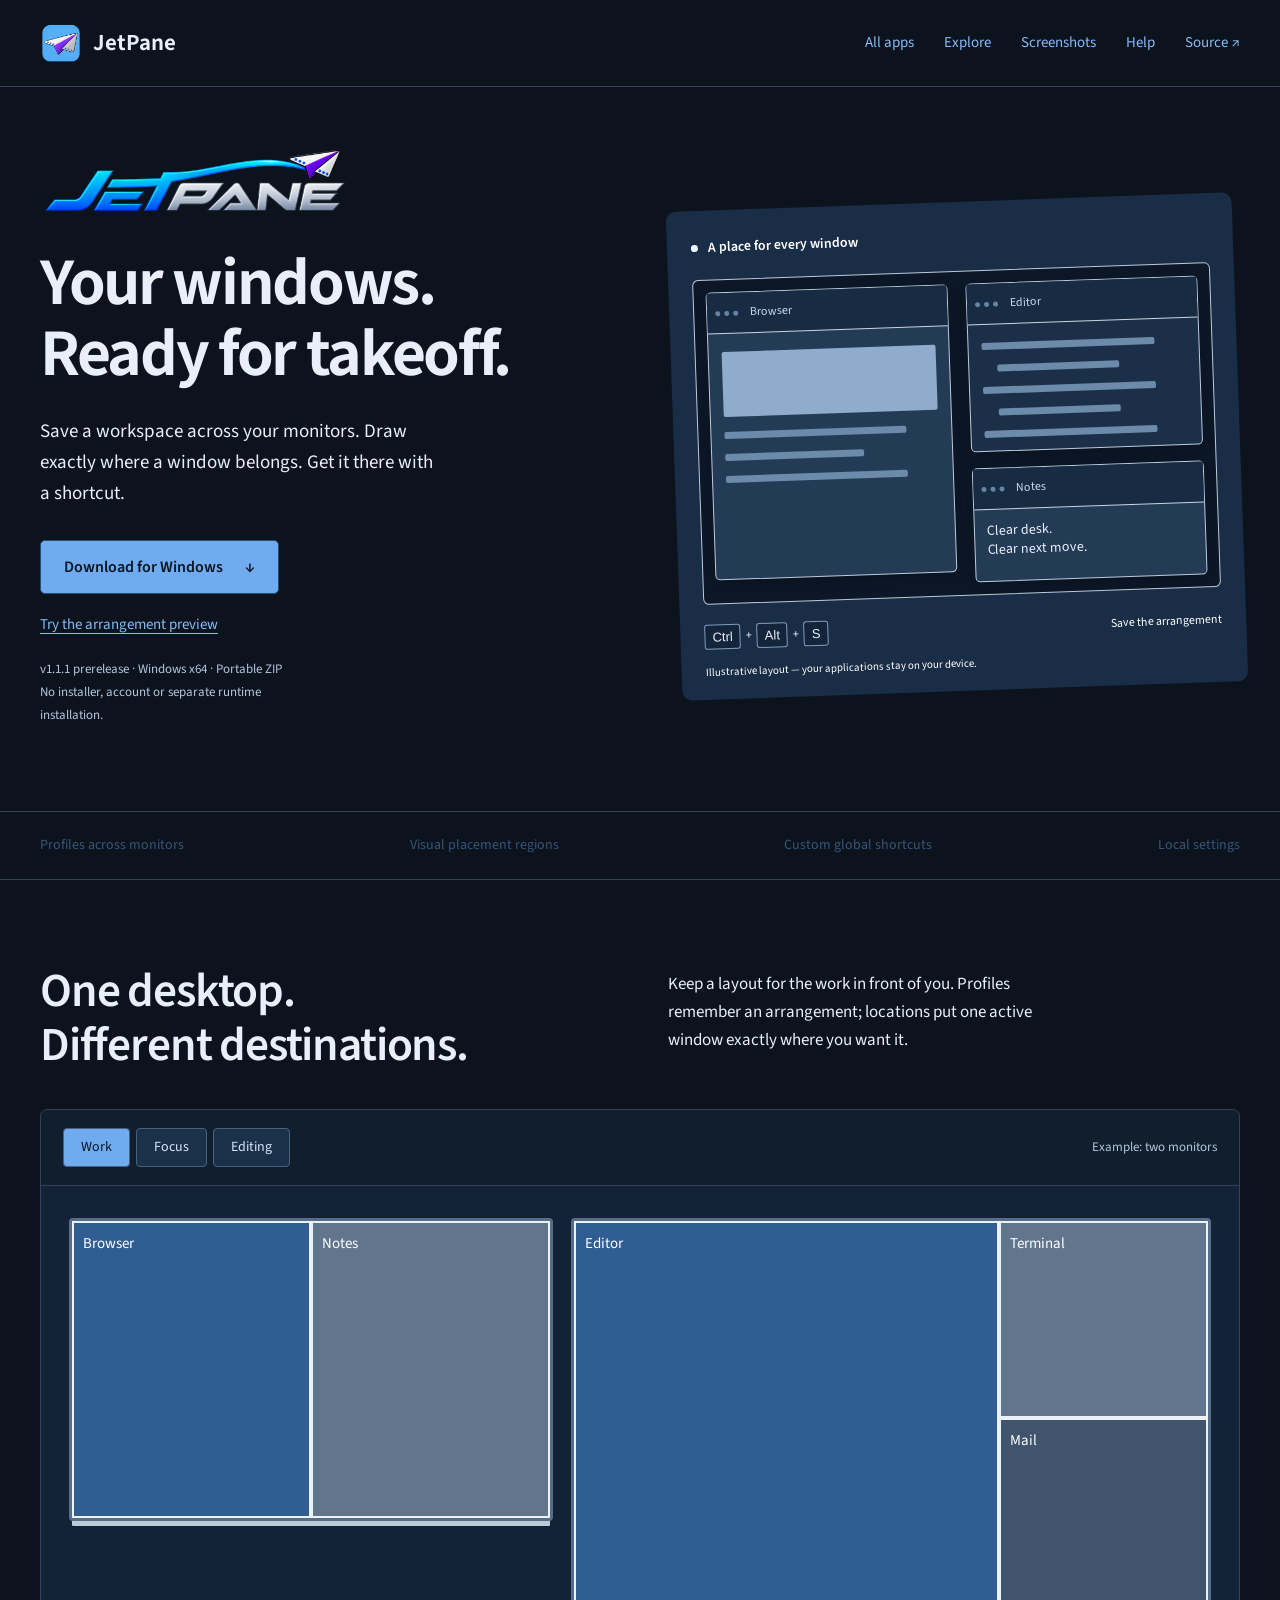
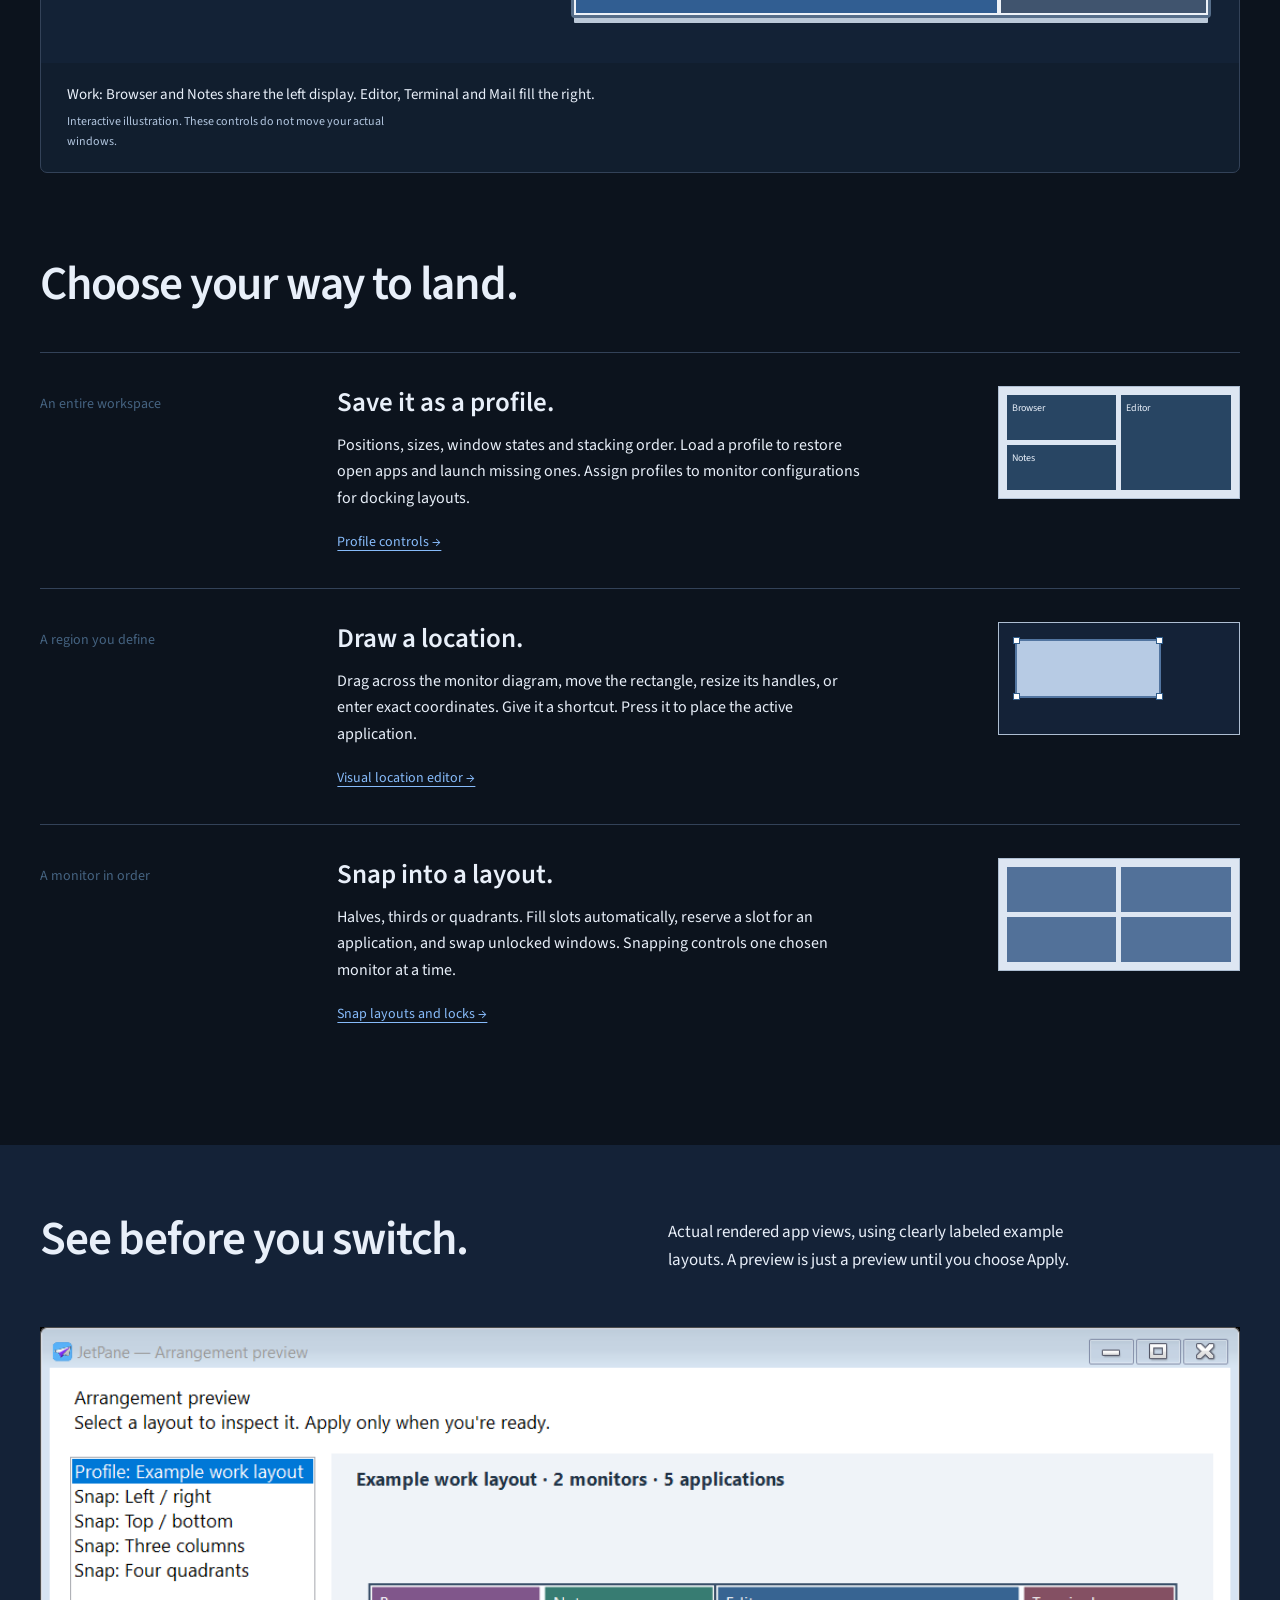
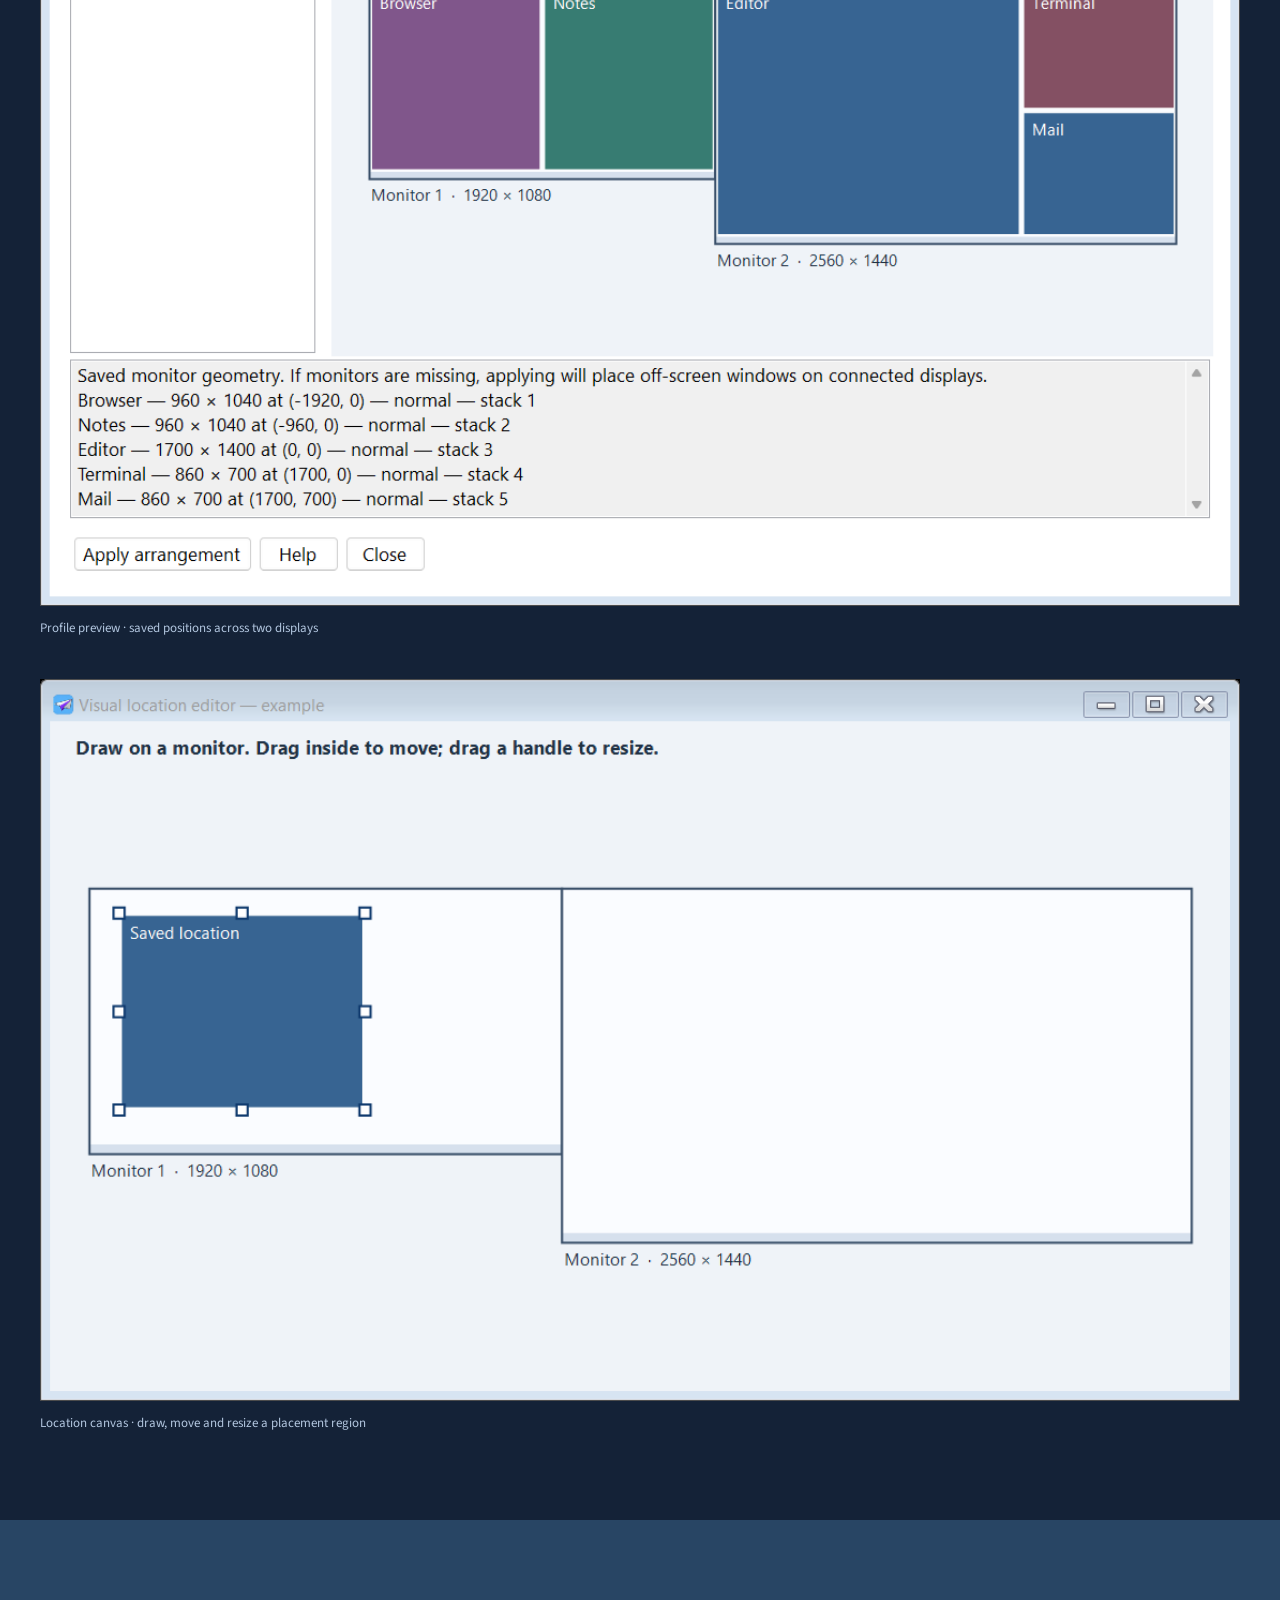
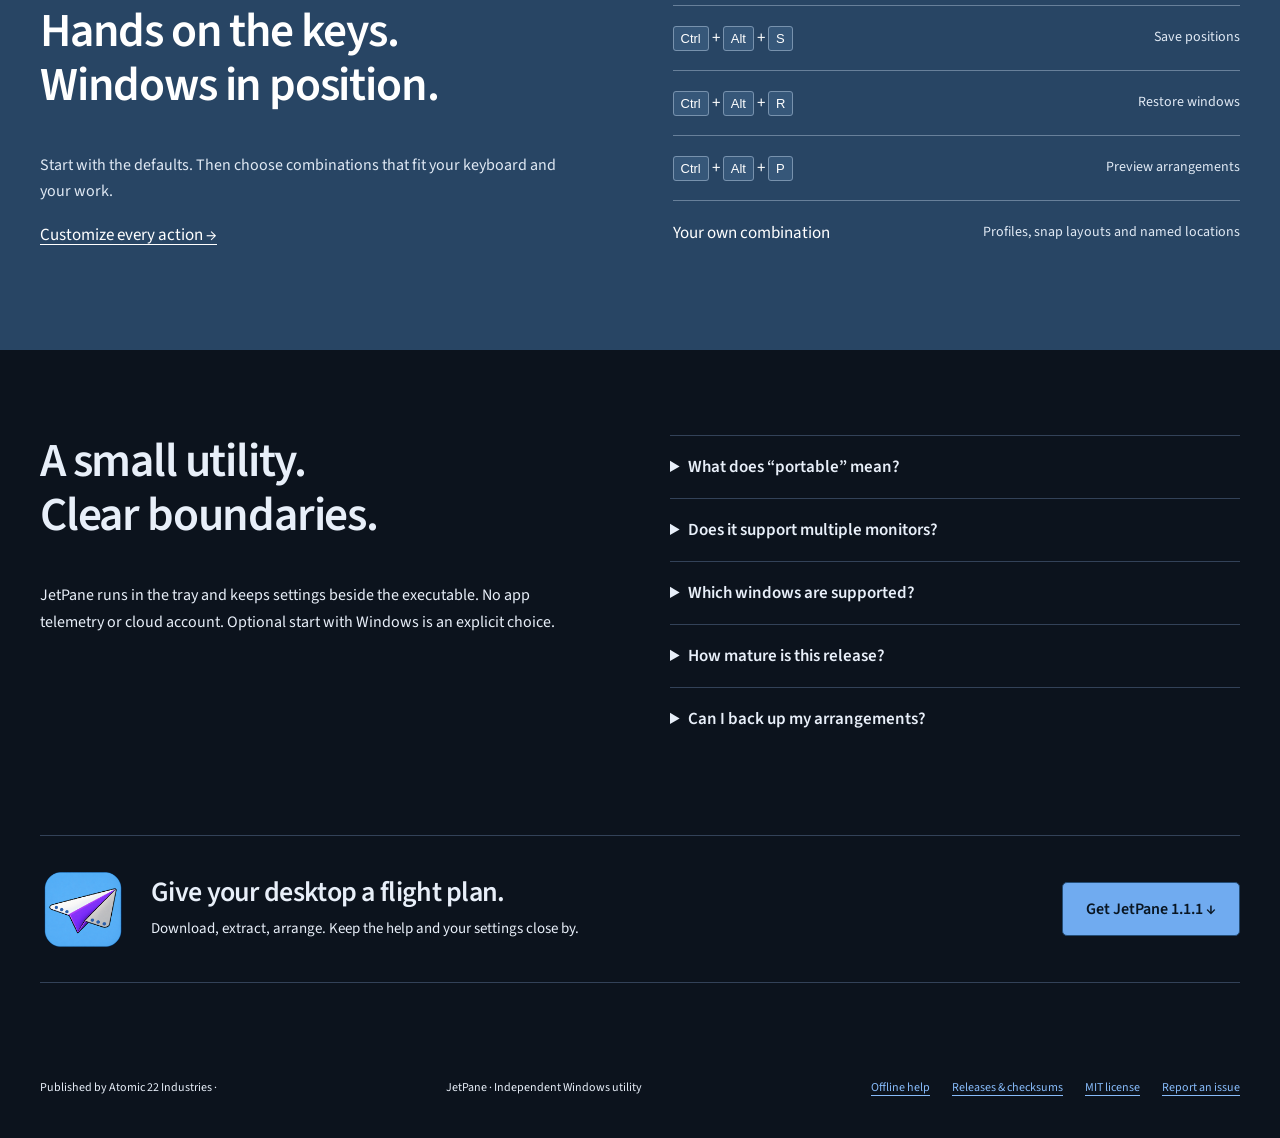
==== commit 47b65d2c: "Publish distinct dark Atomic 22 landing pages with approved branding" ====
--- a/docs/index.html
+++ b/docs/index.html
@@ -1,7 +1,7 @@
 <!doctype html>
 <html lang="en"><head><meta charset="utf-8"><meta name="viewport" content="width=device-width, initial-scale=1"><meta name="description" content="JetPane is a portable Windows utility for multi-monitor profiles, visual window locations and custom keyboard shortcuts."><meta name="theme-color" content="#5275a0"><meta name="publisher" content="Atomic 22 Industries"><title>JetPane — Your windows, ready for takeoff</title><link rel="icon" href="assets/JetPane-icon.png"><link rel="stylesheet" href="style.css"><script src="site.js" defer></script></head>
 <body><a class="skip" href="#main">Skip to content</a>
-<header><a class="brand" href="#" aria-label="JetPane home"><img src="assets/JetPane-icon.png" alt="" width="42" height="42"><span>JetPane</span></a><nav aria-label="Main"><a href="#arrangements">Explore</a><a href="#screenshots">Screenshots</a><a href="help.html">Help</a><a href="https://github.com/dave-patrick/JetPane">Source <span aria-hidden="true">↗</span></a></nav></header>
+<header><a class="brand" href="#" aria-label="JetPane home"><img src="assets/JetPane-icon.png" alt="" width="42" height="42"><span>JetPane</span></a><nav aria-label="Main"><a href="https://dave-patrick.github.io/JetPane/apps/">All apps</a><a href="#arrangements">Explore</a><a href="#screenshots">Screenshots</a><a href="help.html">Help</a><a href="https://github.com/dave-patrick/JetPane">Source <span aria-hidden="true">↗</span></a></nav></header>
 <main id="main"><section class="hero"><div class="hero-copy"><img class="wordmark" src="assets/JetPane-wordmark.png" alt="JETPANE" width="900" height="300"><h1>Your windows.<br>Ready for takeoff.</h1><p>Save a workspace across your monitors. Draw exactly where a window belongs. Get it there with a shortcut.</p><div class="actions"><a class="button" href="https://github.com/dave-patrick/JetPane/releases/download/v1.1.1/JetPane-portable.zip">Download for Windows <span aria-hidden="true">↓</span></a><a class="text-link" href="#arrangements">Try the arrangement preview</a></div><p class="release-note">v1.1.1 prerelease · Windows x64 · Portable ZIP<br>No installer, account or separate runtime installation.</p></div><div class="flight-scene" aria-label="Illustrative desktop with three window regions"><div class="scene-title"><span class="status-dot"></span> A place for every window</div><div class="window-scene"><div class="scene-window browser"><span class="window-title"><i></i><i></i><i></i> Browser</span><div class="mock-lines"><b></b><b></b><b></b><b></b></div></div><div class="scene-window editor"><span class="window-title"><i></i><i></i><i></i> Editor</span><div class="mock-code"><b></b><b></b><b></b><b></b><b></b></div></div><div class="scene-window notes"><span class="window-title"><i></i><i></i><i></i> Notes</span><p>Clear desk.<br>Clear next move.</p></div></div><div class="scene-footer"><kbd>Ctrl</kbd> + <kbd>Alt</kbd> + <kbd>S</kbd><span>Save the arrangement</span></div><p class="illustration-label">Illustrative layout — your applications stay on your device.</p></div></section>
 <div class="facts"><span>Profiles across monitors</span><span>Visual placement regions</span><span>Custom global shortcuts</span><span>Local settings</span></div>
 <section id="arrangements" class="explorer"><div class="section-intro"><h2>One desktop.<br>Different destinations.</h2><p>Keep a layout for the work in front of you. Profiles remember an arrangement; locations put one active window exactly where you want it.</p></div><div class="demo-shell"><div class="demo-toolbar"><div class="profile-buttons" role="group" aria-label="Example profiles"><button aria-pressed="true" data-profile="work">Work</button><button aria-pressed="false" data-profile="focus">Focus</button><button aria-pressed="false" data-profile="edit">Editing</button></div><span>Example: two monitors</span></div><div class="demo-monitors"><div class="demo-monitor" id="monitor-left" aria-label="Example monitor 1"></div><div class="demo-monitor large" id="monitor-right" aria-label="Example monitor 2"></div></div><div class="demo-description" id="demo-description" aria-live="polite"></div><p class="demo-note">Interactive illustration. These controls do not move your actual windows.</p></div></section>
--- a/docs/style.css
+++ b/docs/style.css
@@ -1 +1,6 @@
 :root{color-scheme:light;--ink:#20344c;--blue:#5275a0;--link:#265989;--paper:#f5f7fa;--line:#c7d2df;--soft:#e4ecf5}*{box-sizing:border-box}html{scroll-behavior:smooth;scroll-padding-top:30px}body{margin:0;background:var(--paper);color:var(--ink);font:17px/1.65 'Segoe UI',Arial,sans-serif}a{color:var(--link);text-underline-offset:4px}a:hover{color:#143957}a:focus-visible,button:focus-visible,summary:focus-visible{outline:3px solid #2366a5;outline-offset:5px}::selection{background:#b6d4f2;color:#142f4c}.skip{position:absolute;left:20px;top:-100px;background:white;padding:12px;z-index:10}.skip:focus{top:10px}header,main,footer{max-width:1280px;margin:auto}header{padding:22px 40px;display:flex;align-items:center;justify-content:space-between;border-bottom:1px solid var(--line)}.brand{display:flex;align-items:center;gap:11px;text-decoration:none;font-size:23px;font-weight:650;color:var(--ink)}nav{display:flex;gap:30px;font-size:15px}nav a{text-decoration:none}h1,h2,h3,p{margin-top:0}h1{font-size:clamp(44px,5.2vw,72px);font-weight:650;line-height:1.06;letter-spacing:-.035em;margin-bottom:25px}h2{font-size:clamp(32px,3.7vw,48px);line-height:1.14;letter-spacing:-.025em;font-weight:600}h3{font-size:27px;line-height:1.25;margin-bottom:12px;font-weight:600}p{max-width:67ch}.hero{display:grid;grid-template-columns:1.05fr 1fr;gap:40px;padding:65px 40px 70px;align-items:center}.wordmark{width:310px;height:auto;margin:-20px 0 13px;display:block}.hero-copy>p{font-size:19px;max-width:44ch}.actions{display:flex;align-items:flex-start;gap:19px;flex-direction:column;margin:30px 0 20px}.button{display:inline-flex;align-items:center;justify-content:center;gap:22px;padding:13px 23px;color:white;background:#315d8a;text-decoration:none;font-size:16px;font-weight:600;border:1px solid #244d76;box-shadow:0 3px 7px #223c5420;border-radius:5px;white-space:nowrap}.button:hover{color:white;background:#244b73}.text-link{font-size:15px}.hero-copy .release-note{font-size:13px;line-height:1.8;color:#486079}.flight-scene{background:#4d6e96;padding:26px 24px 18px;border-radius:10px;box-shadow:0 14px 30px #25456422;transform:rotate(-2deg);color:white}.scene-title{display:flex;align-items:center;gap:10px;font-size:14px;font-weight:600;margin-bottom:20px}.status-dot{width:7px;height:7px;background:#edf5ff;border-radius:50%}.window-scene{height:325px;position:relative;background:#2b4566;border:1px solid #bac9da;border-radius:6px;overflow:hidden}.scene-window{position:absolute;background:#f0f4f9;color:var(--ink);border:1px solid #bccada;border-radius:5px;box-shadow:0 5px 14px #00000033}.window-title{display:block;border-bottom:1px solid #cad5e3;padding:10px 8px;font-size:12px;white-space:nowrap}.window-title i{display:inline-block;height:5px;width:5px;background:#6682a5;border-radius:50%;margin-right:4px}.window-title i:last-of-type{margin-right:10px}.browser{left:12px;top:12px;width:47%;height:288px}.editor{right:12px;top:12px;width:45%;height:169px;background:#d9e5f3}.notes{right:12px;bottom:12px;width:45%;height:114px}.notes p{font-size:14px;line-height:1.4;padding:12px}.mock-lines,.mock-code{padding:18px 13px}.mock-lines b,.mock-code b{display:block;background:#bacce0;height:7px;margin-bottom:15px;width:85%;border-radius:2px}.mock-lines b:first-child{height:65px;width:100%;background:#90accd}.mock-lines b:nth-child(3){width:65%}.mock-code b:nth-child(2n){width:60%;margin-left:15px}.scene-footer{display:flex;align-items:center;gap:5px;margin-top:20px;font-size:12px}.scene-footer span{margin-left:auto}.scene-footer kbd{color:white;background:#44668f;border-color:#829cbb}.illustration-label{font-size:11px;margin:14px 0 0;color:#ffffff}.facts{display:flex;justify-content:space-between;gap:15px;flex-wrap:wrap;border-block:1px solid var(--line);padding:22px 40px;font-size:14px;color:#355579}.explorer,.gallery,.workflows,.details{padding:85px 40px}.section-intro{display:grid;grid-template-columns:1fr 1fr;gap:55px;align-items:start;margin-bottom:36px}.section-intro h2{margin-bottom:0}.section-intro p{padding-top:5px;max-width:52ch}.demo-shell{border:1px solid var(--line);background:white;border-radius:7px;overflow:hidden}.demo-toolbar{padding:18px 22px;display:flex;align-items:center;justify-content:space-between;gap:18px;border-bottom:1px solid var(--line)}.demo-toolbar>span{font-size:13px;color:#536b84}.profile-buttons{display:flex;gap:6px;flex-wrap:wrap}button{font:inherit;cursor:pointer}button[data-profile]{font-size:14px;background:transparent;border:1px solid transparent;border-radius:4px;padding:7px 17px;color:var(--ink)}button[data-profile][aria-pressed=true]{background:#315d8a;color:white}button[data-profile]:hover{border-color:#5275a0}.demo-monitors{display:grid;grid-template-columns:1fr 1.32fr;gap:18px;padding:32px 28px 45px;align-items:start;background:#edf2f8}.demo-monitor{position:relative;aspect-ratio:16/10;background:#f9fbfe;border:3px solid #6d849f;border-radius:4px;box-shadow:0 8px 0 -3px #bbc9d9}.demo-window{position:absolute;border:2px solid #edf2f8;background:#466e9e;color:white;padding:9px;font-size:clamp(10px,1.3vw,15px);overflow:hidden;transition:left .35s ease,top .35s ease,width .35s ease,height .35s ease}.demo-window:nth-child(2){background:#61768d}.demo-window:nth-child(3){background:#40546e}.demo-description{padding:20px 26px 5px;font-size:15px}.demo-note{font-size:12px;color:#536b84;padding:0 26px 20px;margin:0}.workflows{padding-top:0}.workflows>h2{margin-bottom:40px}.workflows article{border-top:1px solid var(--line);padding:33px 0;display:grid;grid-template-columns:.75fr 1.8fr .7fr;gap:38px;align-items:start}.mode-label{font-size:14px;color:#456381;padding-top:7px}.workflows article p{font-size:16px}.workflows article a{font-size:14px}.mini-profile,.mini-snap{height:113px;background:#dde6f2;display:grid;grid-template-columns:1fr 1fr;gap:5px;padding:8px;border:1px solid #aebed2}.mini-profile div{background:#527199;color:white;font-size:10px;padding:5px}.mini-profile div:nth-child(2){grid-row:span 2}.mini-snap span{background:#527199}.mini-location{height:113px;background:#e5edf6;border:1px solid #aebed2;padding:16px}.mini-location>div{position:relative;width:70%;height:75%;border:2px solid #5275a0;background:#b7cbe4}.mini-location i{position:absolute;width:7px;height:7px;background:white;border:1px solid #315d8a}.mini-location i:nth-child(1){left:-4px;top:-4px}.mini-location i:nth-child(2){right:-4px;top:-4px}.mini-location i:nth-child(3){left:-4px;bottom:-4px}.mini-location i:nth-child(4){right:-4px;bottom:-4px}.gallery{background:#e5edf6;padding-top:68px}.gallery figure{margin:0 0 40px}.gallery figure:last-child{margin-bottom:0}.gallery img{width:100%;height:auto;display:block;box-shadow:0 5px 17px #25456419}.gallery figcaption{font-size:13px;color:#415d7a;margin-top:12px}.keyboard{display:grid;grid-template-columns:1fr 1fr;gap:65px;padding:85px 40px;background:#284564;color:#fff}.keyboard p{color:#e0e9f4;font-size:16px}.keyboard a{color:#fff}.keyboard dl{margin:0}.keyboard dl>div{padding:18px 0;border-top:1px solid #68809a;display:flex;justify-content:space-between;gap:20px;align-items:center}.keyboard dd{margin:0;font-size:14px;text-align:right;color:#e0e9f4}kbd{font:13px 'Segoe UI',sans-serif;border:1px solid #b9c9dc;background:#eff4fa;color:#203b5a;padding:4px 7px;border-radius:3px}.keyboard kbd{background:#365779;color:white;border-color:#7892ad}.details{display:grid;grid-template-columns:1fr 1fr;gap:60px}.details>div>p{font-size:16px}details{border-top:1px solid var(--line);padding:17px 0}summary{cursor:pointer;font-size:17px;font-weight:600}details p{font-size:15px;margin:15px 0 5px}.download{margin:0 40px 70px;border-block:1px solid var(--line);padding:30px 0;display:flex;align-items:center;gap:25px}.download>div{flex:1}.download h2{font-size:28px;margin-bottom:8px}.download p{font-size:15px;margin-bottom:0}footer{padding:25px 40px 40px;display:flex;justify-content:space-between;gap:25px;font-size:12px}footer>div{display:flex;gap:22px;flex-wrap:wrap}footer a{color:#355579}@media(max-width:850px){header{padding-inline:23px}nav{gap:18px}.hero{padding:42px 25px;grid-template-columns:1fr;gap:35px}.hero-copy{max-width:670px}.flight-scene{transform:none;max-width:650px}.facts{padding-inline:25px;justify-content:flex-start;gap:16px 32px}.explorer,.gallery,.workflows,.details{padding:55px 25px}.section-intro{gap:25px}.workflows article{grid-template-columns:.7fr 2fr;gap:22px}.mini-profile,.mini-location,.mini-snap{display:none}.keyboard{padding:55px 25px;gap:32px}.download{margin-inline:25px;flex-wrap:wrap}.download .button{margin-left:0}.details{gap:28px}footer{padding-inline:25px;flex-direction:column}.wordmark{width:290px}}@media(max-width:560px){body{font-size:16px}header{gap:14px;align-items:flex-start}.brand{font-size:20px;gap:7px}.brand img{width:32px;height:32px}nav{font-size:12px;gap:12px;flex-wrap:wrap;justify-content:flex-end;max-width:190px}.hero{padding-top:34px}.hero-copy>p{font-size:18px}.wordmark{width:260px}.window-scene{height:270px}.browser{height:235px}.editor{height:135px}.notes{height:95px}.flight-scene{padding:20px 15px}.scene-footer{flex-wrap:wrap}.scene-footer span{margin-left:6px}.section-intro,.keyboard,.details{grid-template-columns:1fr}.demo-toolbar{align-items:flex-start;flex-direction:column;padding:15px}.demo-monitors{padding:23px 12px 32px;gap:8px}.demo-window{padding:5px;font-size:9px}.demo-description{padding-inline:15px}.demo-note{padding-inline:15px}.workflows article{grid-template-columns:1fr;gap:6px}.mode-label{font-size:12px}.workflows article h3{font-size:25px}.download img{width:62px;height:62px}.download{align-items:flex-start;gap:16px}.download h2{font-size:25px}.download>div{min-width:190px}.keyboard dl>div{gap:12px}.keyboard dd{max-width:150px}.keyboard kbd{font-size:11px;padding:4px}h2{font-size:32px}.facts{font-size:12px}}@media(prefers-reduced-motion:reduce){html{scroll-behavior:auto}.demo-window{transition:none}}
+
+/* Approved dark landing-page refinement; application screenshots stay authentic. */
+@font-face{font-family:Source;src:url(assets/fonts/SourceSans3.ttf)}:root{color-scheme:dark;--ink:#e8eff9;--blue:#70abf0;--link:#87bbfa;--paper:#0c131d;--line:#334258;--soft:#18283c}body{font-family:Source,Segoe UI,sans-serif}header{border-color:var(--line)}.flight-scene{background:#192d46}.window-scene{background:#0c1727}.scene-window{background:#243b56;color:#e8eff9}.scene-window.editor{background:#1b3048}.window-title{background:#172b43;color:#c5d9f1}.mock-lines b,.mock-code b{background:#6c8aaa}.scene-footer kbd{background:#14243a;color:#e8eff9}.demo-shell{background:#111e2e}.demo-toolbar{color:#b7c9df}.demo-monitors{background:#132236}.demo-monitor{background:#0c1726;border-color:#566e8a}.demo-window{background:#315e92;color:#fff}.profile-buttons button{background:#1b3049;color:#d7e6f9;border-color:#4a617d}.profile-buttons button[aria-pressed=true]{background:#70abf0;color:#0b1728}.gallery,.screenshots{background:#142237}.mini-profile div{background:#284563;color:#e8eff9}.mini-location{background:#142237}footer a{color:#87bbfa}.button{background:#70abf0;color:#091623}.button:hover{background:#b9dbff;color:#091623}::selection{background:#3466a1;color:white}a:focus-visible,button:focus-visible{outline:3px solid #87bbfa;outline-offset:4px}
+
+.skip{background:#122238;color:#bddaff}.hero-copy .release-note,.demo-toolbar>span,.demo-note,.gallery figcaption{color:#b2c6df}.button,.flight-scene,.gallery img{box-shadow:none}.demo-window{transition:none}.scene-window{box-shadow:0 5px 14px #00000033}
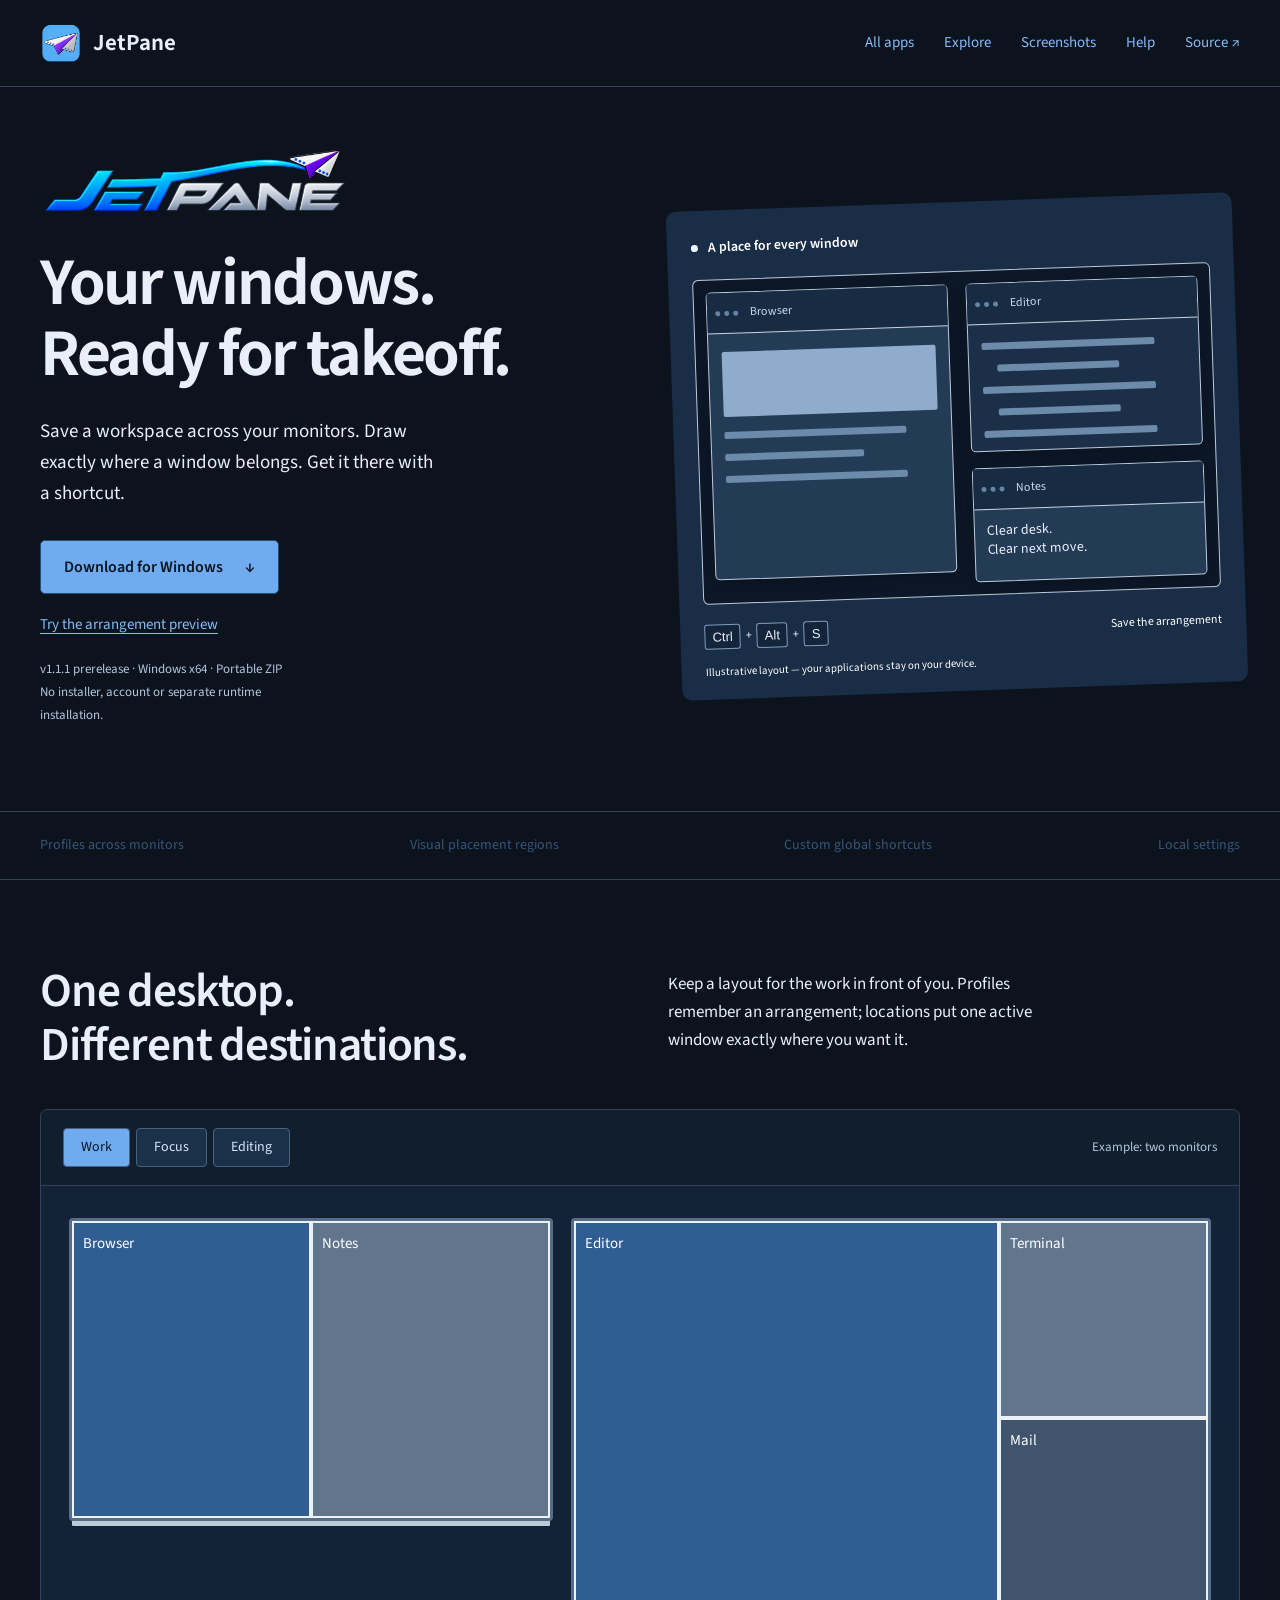
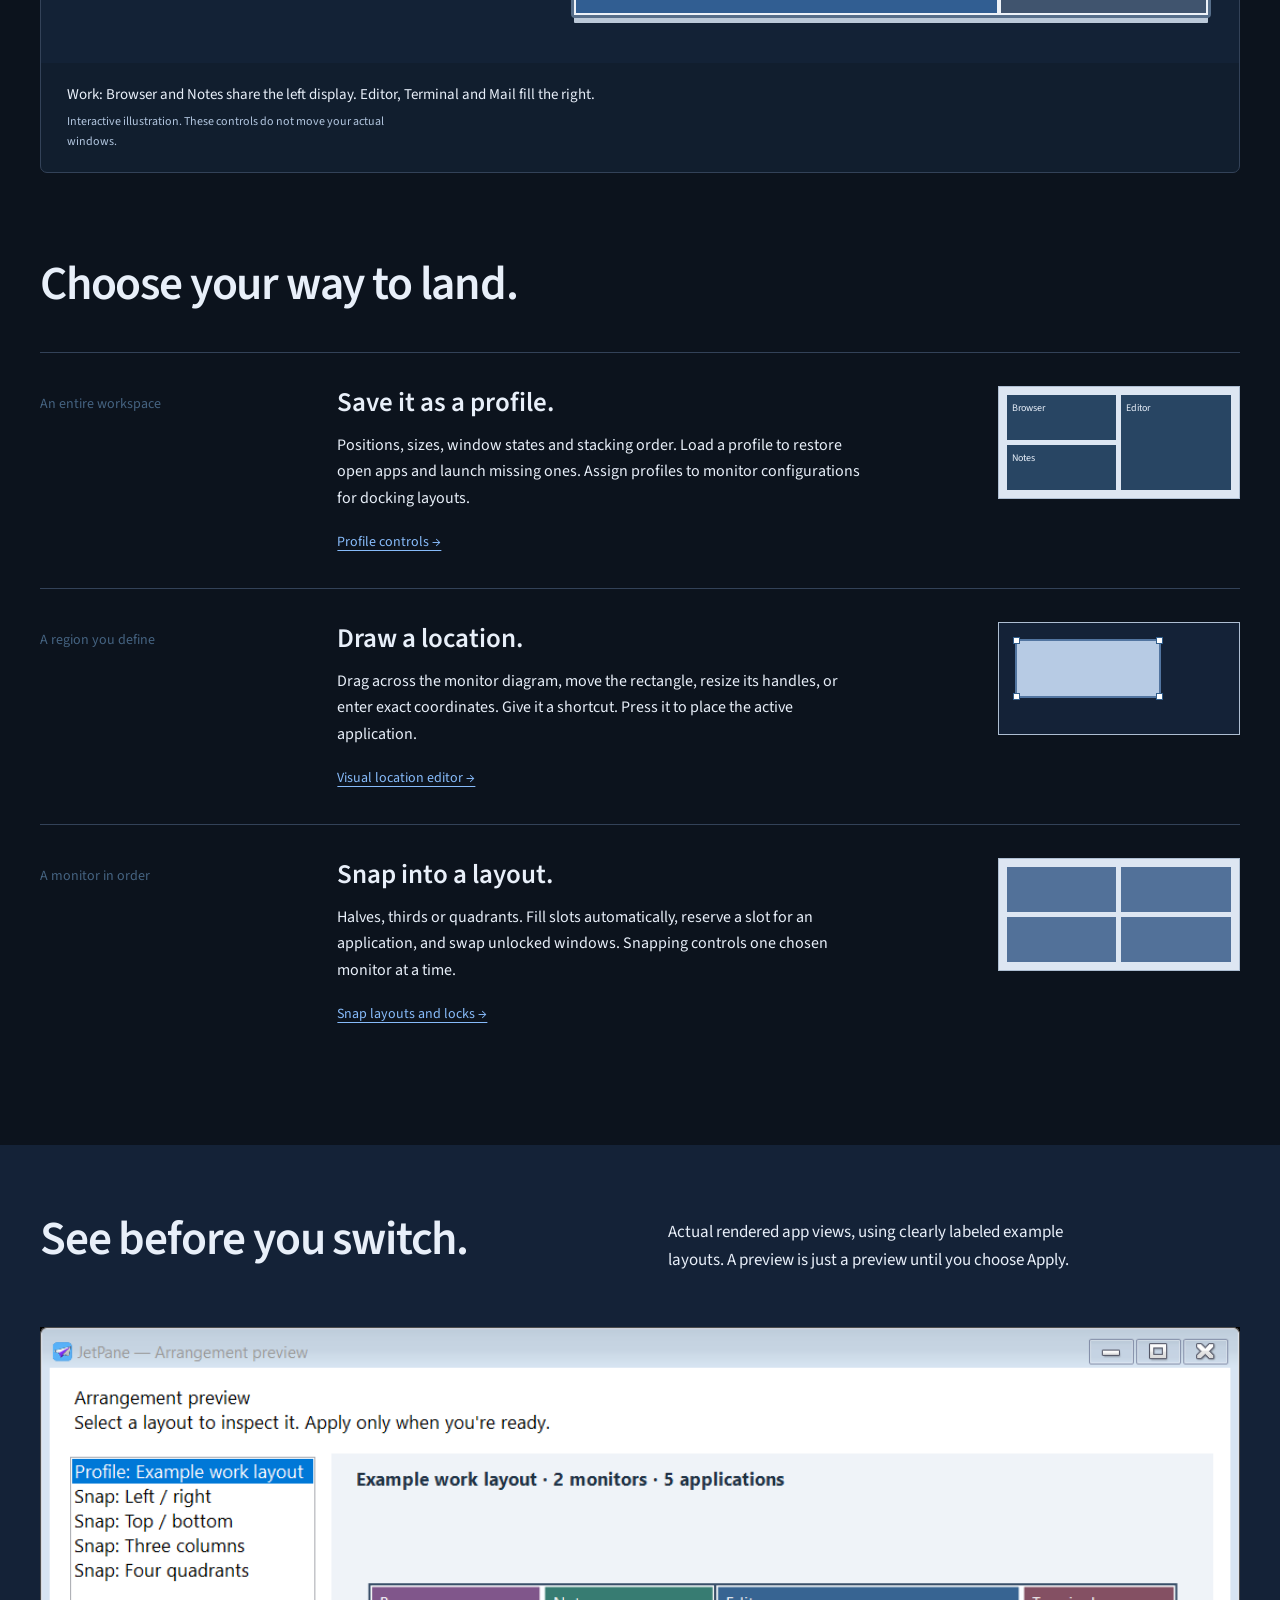
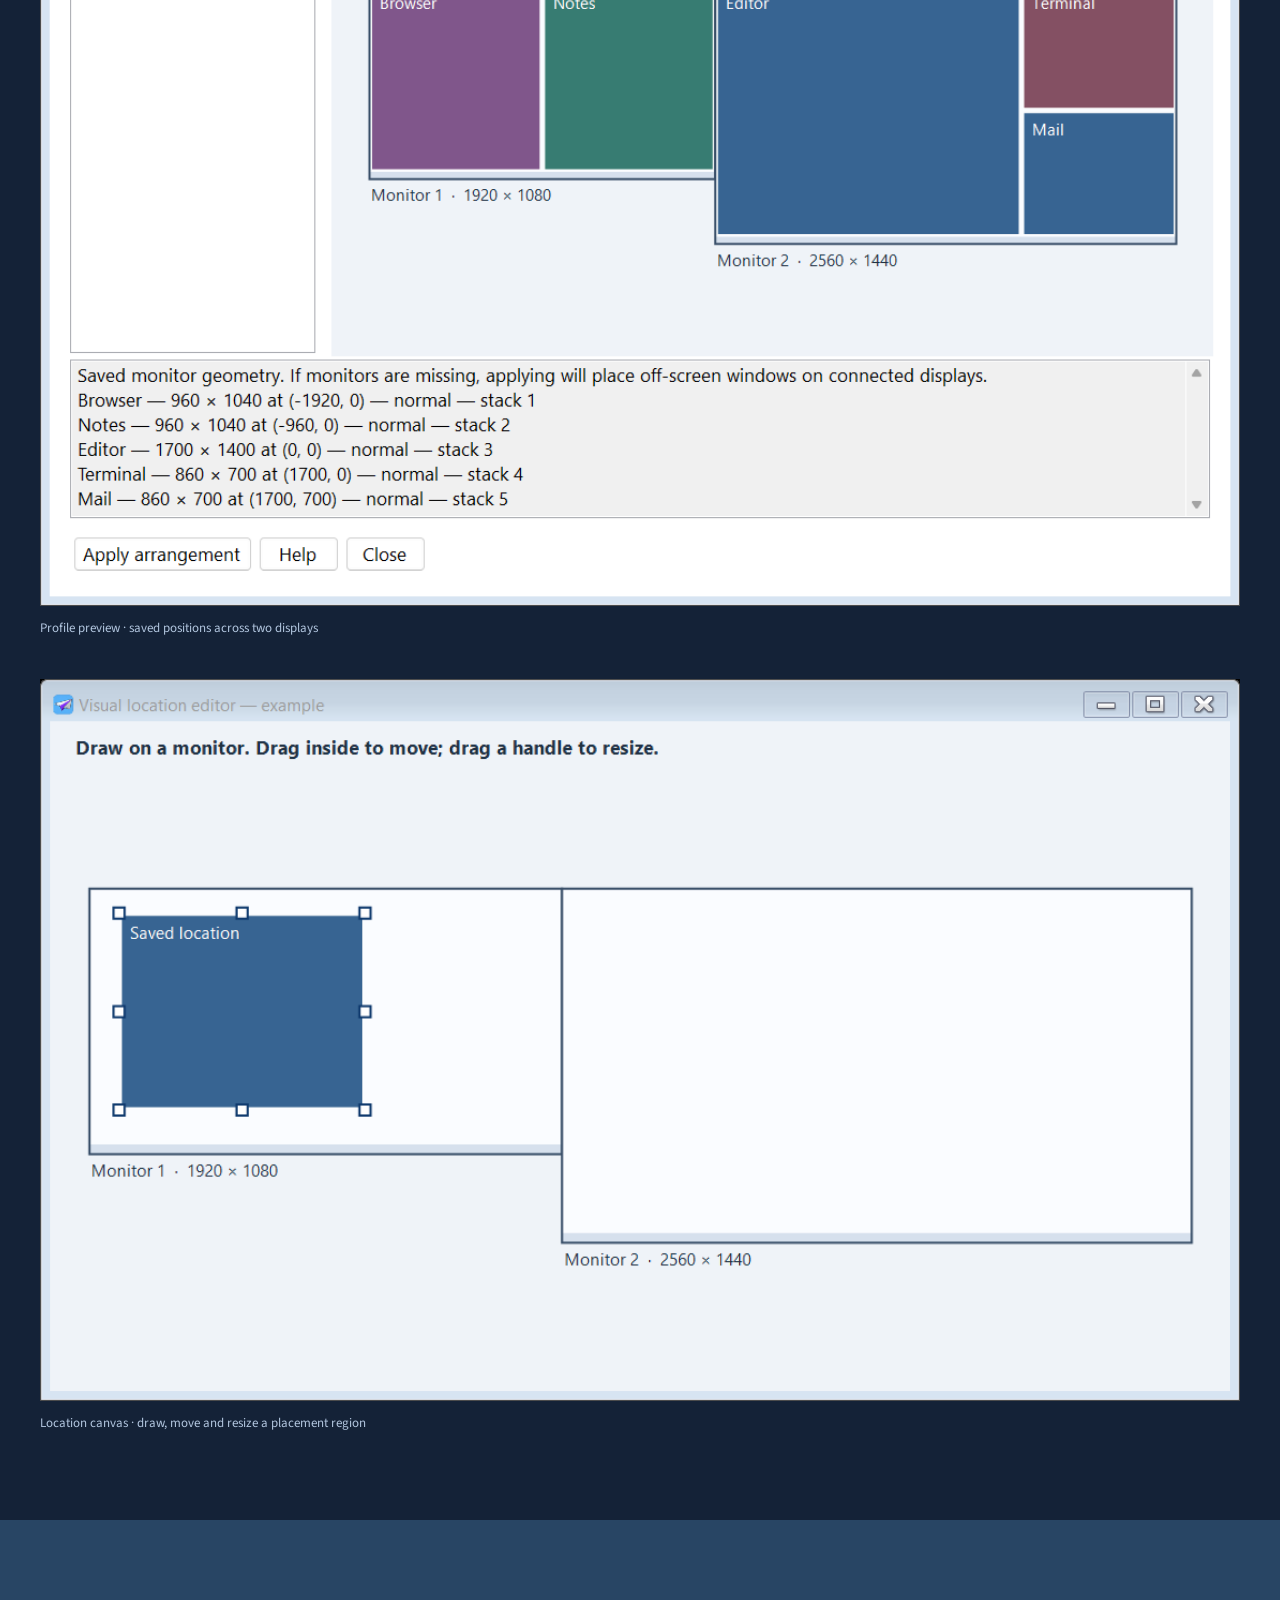
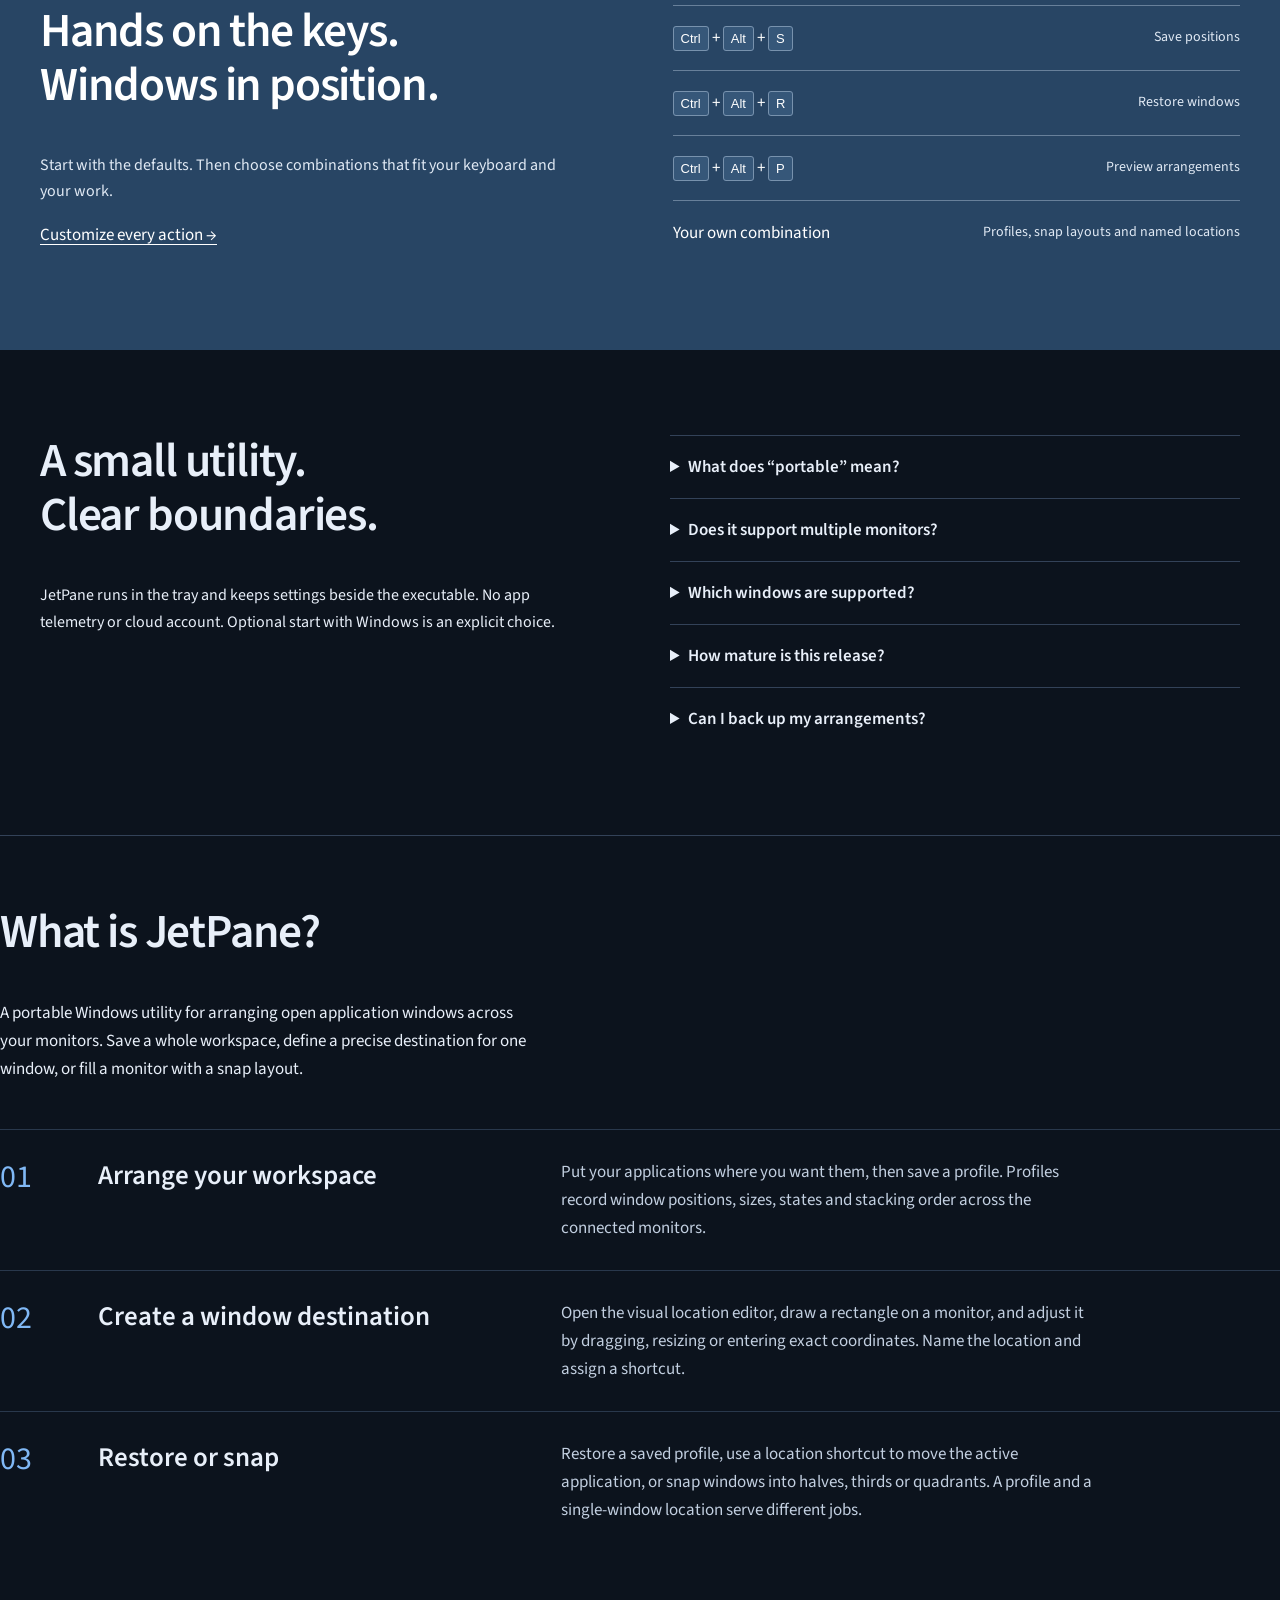
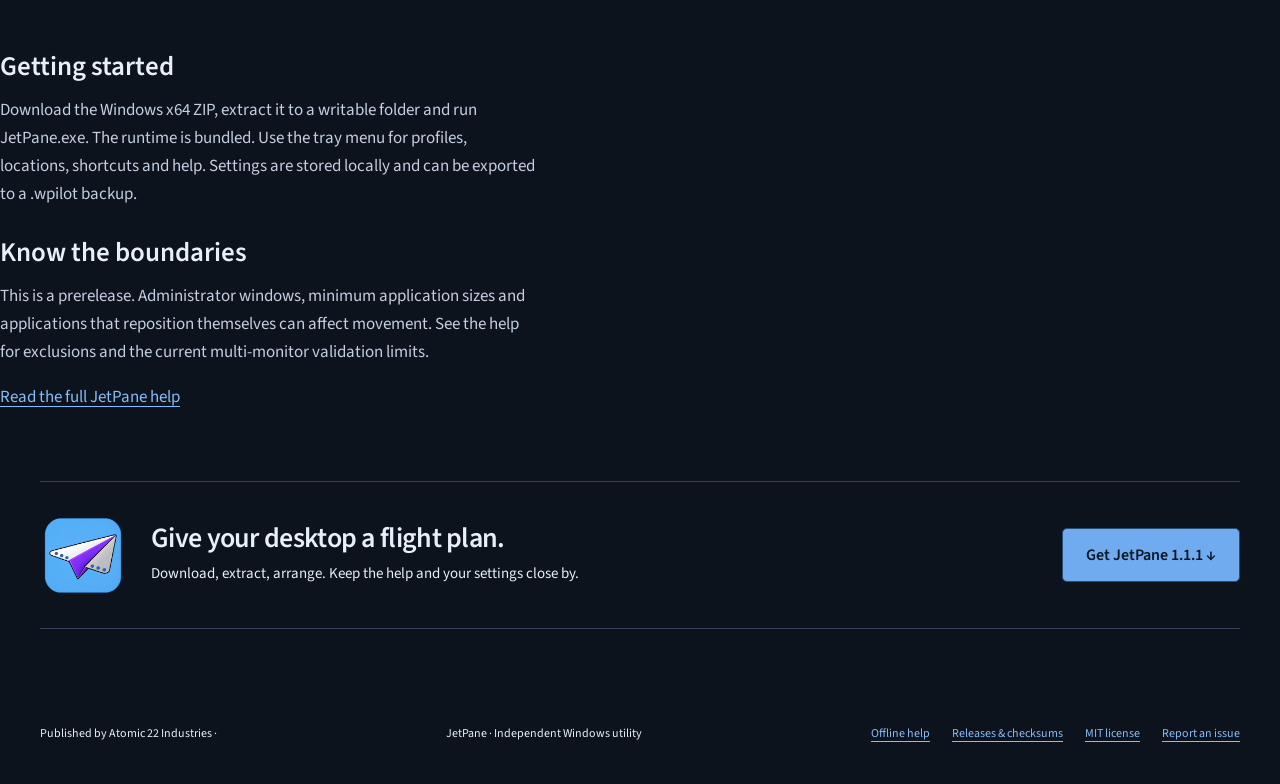
==== commit 589c911a: "Restore approved visual direction and explain app workflows" ====
--- a/docs/index.html
+++ b/docs/index.html
@@ -1,5 +1,5 @@
 <!doctype html>
-<html lang="en"><head><meta charset="utf-8"><meta name="viewport" content="width=device-width, initial-scale=1"><meta name="description" content="JetPane is a portable Windows utility for multi-monitor profiles, visual window locations and custom keyboard shortcuts."><meta name="theme-color" content="#5275a0"><meta name="publisher" content="Atomic 22 Industries"><title>JetPane — Your windows, ready for takeoff</title><link rel="icon" href="assets/JetPane-icon.png"><link rel="stylesheet" href="style.css"><script src="site.js" defer></script></head>
+<html lang="en"><head><meta charset="utf-8"><meta name="viewport" content="width=device-width, initial-scale=1"><meta name="description" content="JetPane is a portable Windows utility for multi-monitor profiles, visual window locations and custom keyboard shortcuts."><meta name="theme-color" content="#5275a0"><meta name="publisher" content="Atomic 22 Industries"><title>JetPane — Your windows, ready for takeoff</title><link rel="icon" href="assets/JetPane-icon.png"><link rel="stylesheet" href="style.css?v=faithful-3"><script src="site.js?v=faithful-3" defer></script></head>
 <body><a class="skip" href="#main">Skip to content</a>
 <header><a class="brand" href="#" aria-label="JetPane home"><img src="assets/JetPane-icon.png" alt="" width="42" height="42"><span>JetPane</span></a><nav aria-label="Main"><a href="https://dave-patrick.github.io/JetPane/apps/">All apps</a><a href="#arrangements">Explore</a><a href="#screenshots">Screenshots</a><a href="help.html">Help</a><a href="https://github.com/dave-patrick/JetPane">Source <span aria-hidden="true">↗</span></a></nav></header>
 <main id="main"><section class="hero"><div class="hero-copy"><img class="wordmark" src="assets/JetPane-wordmark.png" alt="JETPANE" width="900" height="300"><h1>Your windows.<br>Ready for takeoff.</h1><p>Save a workspace across your monitors. Draw exactly where a window belongs. Get it there with a shortcut.</p><div class="actions"><a class="button" href="https://github.com/dave-patrick/JetPane/releases/download/v1.1.1/JetPane-portable.zip">Download for Windows <span aria-hidden="true">↓</span></a><a class="text-link" href="#arrangements">Try the arrangement preview</a></div><p class="release-note">v1.1.1 prerelease · Windows x64 · Portable ZIP<br>No installer, account or separate runtime installation.</p></div><div class="flight-scene" aria-label="Illustrative desktop with three window regions"><div class="scene-title"><span class="status-dot"></span> A place for every window</div><div class="window-scene"><div class="scene-window browser"><span class="window-title"><i></i><i></i><i></i> Browser</span><div class="mock-lines"><b></b><b></b><b></b><b></b></div></div><div class="scene-window editor"><span class="window-title"><i></i><i></i><i></i> Editor</span><div class="mock-code"><b></b><b></b><b></b><b></b><b></b></div></div><div class="scene-window notes"><span class="window-title"><i></i><i></i><i></i> Notes</span><p>Clear desk.<br>Clear next move.</p></div></div><div class="scene-footer"><kbd>Ctrl</kbd> + <kbd>Alt</kbd> + <kbd>S</kbd><span>Save the arrangement</span></div><p class="illustration-label">Illustrative layout — your applications stay on your device.</p></div></section>
@@ -9,5 +9,5 @@
 <section id="screenshots" class="gallery"><div class="section-intro"><h2>See before you switch.</h2><p>Actual rendered app views, using clearly labeled example layouts. A preview is just a preview until you choose Apply.</p></div><figure><a href="assets/preview-example.png"><img src="assets/preview-example.png" width="1120" height="820" loading="lazy" alt="JetPane arrangement preview showing Browser and Notes on monitor 1, Editor, Terminal and Mail on monitor 2, and a separate Apply arrangement button."></a><figcaption>Profile preview · saved positions across two displays</figcaption></figure><figure><a href="assets/location-editor-example.png"><img src="assets/location-editor-example.png" width="1080" height="650" loading="lazy" alt="A named location shown as a blue rectangle on a monitor diagram, with eight visible resize handles."></a><figcaption>Location canvas · draw, move and resize a placement region</figcaption></figure></section>
 <section class="keyboard"><div><h2>Hands on the keys.<br>Windows in position.</h2><p>Start with the defaults. Then choose combinations that fit your keyboard and your work.</p><a href="help.html#keys">Customize every action →</a></div><dl><div><dt><kbd>Ctrl</kbd> + <kbd>Alt</kbd> + <kbd>S</kbd></dt><dd>Save positions</dd></div><div><dt><kbd>Ctrl</kbd> + <kbd>Alt</kbd> + <kbd>R</kbd></dt><dd>Restore windows</dd></div><div><dt><kbd>Ctrl</kbd> + <kbd>Alt</kbd> + <kbd>P</kbd></dt><dd>Preview arrangements</dd></div><div><dt>Your own combination</dt><dd>Profiles, snap layouts and named locations</dd></div></dl></section>
 <section class="details"><div><h2>A small utility.<br>Clear boundaries.</h2><p>JetPane runs in the tray and keeps settings beside the executable. No app telemetry or cloud account. Optional start with Windows is an explicit choice.</p></div><div><details><summary>What does “portable” mean?</summary><p>Extract the complete ZIP into a writable folder and run JetPane.exe. The .NET runtime is bundled; native runtime files may unpack into the Windows temporary cache. Keep Help.html beside it. Exit before moving or deleting the folder, and disable optional startup first.</p></details><details><summary>Does it support multiple monitors?</summary><p>Yes. Profiles record windows across displays, including negative desktop coordinates. Monitor-geometry assignments select a profile when the configuration changes. Missing-monitor positions are kept inside a connected work area. Two physically different setups with the same geometry share a signature.</p></details><details><summary>Which windows are supported?</summary><p>Profiles save one position per process name. Explorer, ApplicationFrameHost, tool/cloaked windows and normal windows below 400×300 are excluded from automatic management. Administrator apps can reject movement; applications may enforce minimum sizes or move themselves.</p></details><details><summary>How mature is this release?</summary><p>This is an early prerelease. 31 local checks and a tray smoke test passed, including movement on two attached monitors. Physical docking, login startup, real editor gestures and broader third-party app/shortcut compatibility still need wider validation. Full source and test evidence are in the repo.</p></details><details><summary>Can I back up my arrangements?</summary><p>Export profiles, locations, shortcuts and settings to a .wpilot file. Import validates it and backs up the previous configuration. Settings from the earlier WindowPilot build remain compatible. PositionPro .ppro files are not supported.</p></details></div></section>
-<section class="download"><img src="assets/JetPane-icon.png" width="86" height="86" alt=""><div><h2>Give your desktop a flight plan.</h2><p>Download, extract, arrange. Keep the help and your settings close by.</p></div><a class="button" href="https://github.com/dave-patrick/JetPane/releases/download/v1.1.1/JetPane-portable.zip">Get JetPane 1.1.1 ↓</a></section>
+<section class="explanation"><div class="explanation-intro"><h2>What is JetPane?</h2><p class="lead">A portable Windows utility for arranging open application windows across your monitors. Save a whole workspace, define a precise destination for one window, or fill a monitor with a snap layout.</p></div><ol class="walkthrough"><li><h3>Arrange your workspace</h3><p>Put your applications where you want them, then save a profile. Profiles record window positions, sizes, states and stacking order across the connected monitors.</p></li><li><h3>Create a window destination</h3><p>Open the visual location editor, draw a rectangle on a monitor, and adjust it by dragging, resizing or entering exact coordinates. Name the location and assign a shortcut.</p></li><li><h3>Restore or snap</h3><p>Restore a saved profile, use a location shortcut to move the active application, or snap windows into halves, thirds or quadrants. A profile and a single-window location serve different jobs.</p></li></ol><div class="practical"><h3>Getting started</h3><p>Download the Windows x64 ZIP, extract it to a writable folder and run JetPane.exe. The runtime is bundled. Use the tray menu for profiles, locations, shortcuts and help. Settings are stored locally and can be exported to a .wpilot backup.</p><h3>Know the boundaries</h3><p>This is a prerelease. Administrator windows, minimum application sizes and applications that reposition themselves can affect movement. See the help for exclusions and the current multi-monitor validation limits.</p><a href="help.html">Read the full JetPane help</a></div></section><section class="download"><img src="assets/JetPane-icon.png" width="86" height="86" alt=""><div><h2>Give your desktop a flight plan.</h2><p>Download, extract, arrange. Keep the help and your settings close by.</p></div><a class="button" href="https://github.com/dave-patrick/JetPane/releases/download/v1.1.1/JetPane-portable.zip">Get JetPane 1.1.1 ↓</a></section>
 </main><footer><span>Published by Atomic 22 Industries · </span><span>JetPane · Independent Windows utility</span><div><a href="help.html">Offline help</a><a href="https://github.com/dave-patrick/JetPane/releases">Releases & checksums</a><a href="https://github.com/dave-patrick/JetPane/blob/main/LICENSE">MIT license</a><a href="https://github.com/dave-patrick/JetPane/issues">Report an issue</a></div></footer></body></html>
--- a/docs/style.css
+++ b/docs/style.css
@@ -4,3 +4,5 @@
 @font-face{font-family:Source;src:url(assets/fonts/SourceSans3.ttf)}:root{color-scheme:dark;--ink:#e8eff9;--blue:#70abf0;--link:#87bbfa;--paper:#0c131d;--line:#334258;--soft:#18283c}body{font-family:Source,Segoe UI,sans-serif}header{border-color:var(--line)}.flight-scene{background:#192d46}.window-scene{background:#0c1727}.scene-window{background:#243b56;color:#e8eff9}.scene-window.editor{background:#1b3048}.window-title{background:#172b43;color:#c5d9f1}.mock-lines b,.mock-code b{background:#6c8aaa}.scene-footer kbd{background:#14243a;color:#e8eff9}.demo-shell{background:#111e2e}.demo-toolbar{color:#b7c9df}.demo-monitors{background:#132236}.demo-monitor{background:#0c1726;border-color:#566e8a}.demo-window{background:#315e92;color:#fff}.profile-buttons button{background:#1b3049;color:#d7e6f9;border-color:#4a617d}.profile-buttons button[aria-pressed=true]{background:#70abf0;color:#0b1728}.gallery,.screenshots{background:#142237}.mini-profile div{background:#284563;color:#e8eff9}.mini-location{background:#142237}footer a{color:#87bbfa}.button{background:#70abf0;color:#091623}.button:hover{background:#b9dbff;color:#091623}::selection{background:#3466a1;color:white}a:focus-visible,button:focus-visible{outline:3px solid #87bbfa;outline-offset:4px}
 
 .skip{background:#122238;color:#bddaff}.hero-copy .release-note,.demo-toolbar>span,.demo-note,.gallery figcaption{color:#b2c6df}.button,.flight-scene,.gallery img{box-shadow:none}.demo-window{transition:none}.scene-window{box-shadow:0 5px 14px #00000033}
+
+.explanation{border-top:1px solid #334258;padding:70px 0}.explanation-intro{max-width:900px}.explanation h2{margin-top:0}.walkthrough{counter-reset:walk;list-style:none;padding:0;margin:45px 0}.walkthrough li{counter-increment:walk;display:grid;grid-template-columns:70px 1fr 1.65fr;gap:28px;padding:28px 0;border-top:1px solid #29384c;align-items:start}.walkthrough li:before{content:counter(walk,decimal-leading-zero);font-size:2rem;line-height:1.2;color:#80b8f5}.walkthrough h3{margin:0;line-height:1.35}.walkthrough p{margin:0;color:#c2cfe0}.practical{max-width:900px;padding-top:25px}.practical h3{margin-top:28px}.practical p{color:#c2cfe0}@media(max-width:760px){.walkthrough li{grid-template-columns:42px 1fr;gap:15px}.walkthrough p{grid-column:2}.explanation{padding:40px 0}}
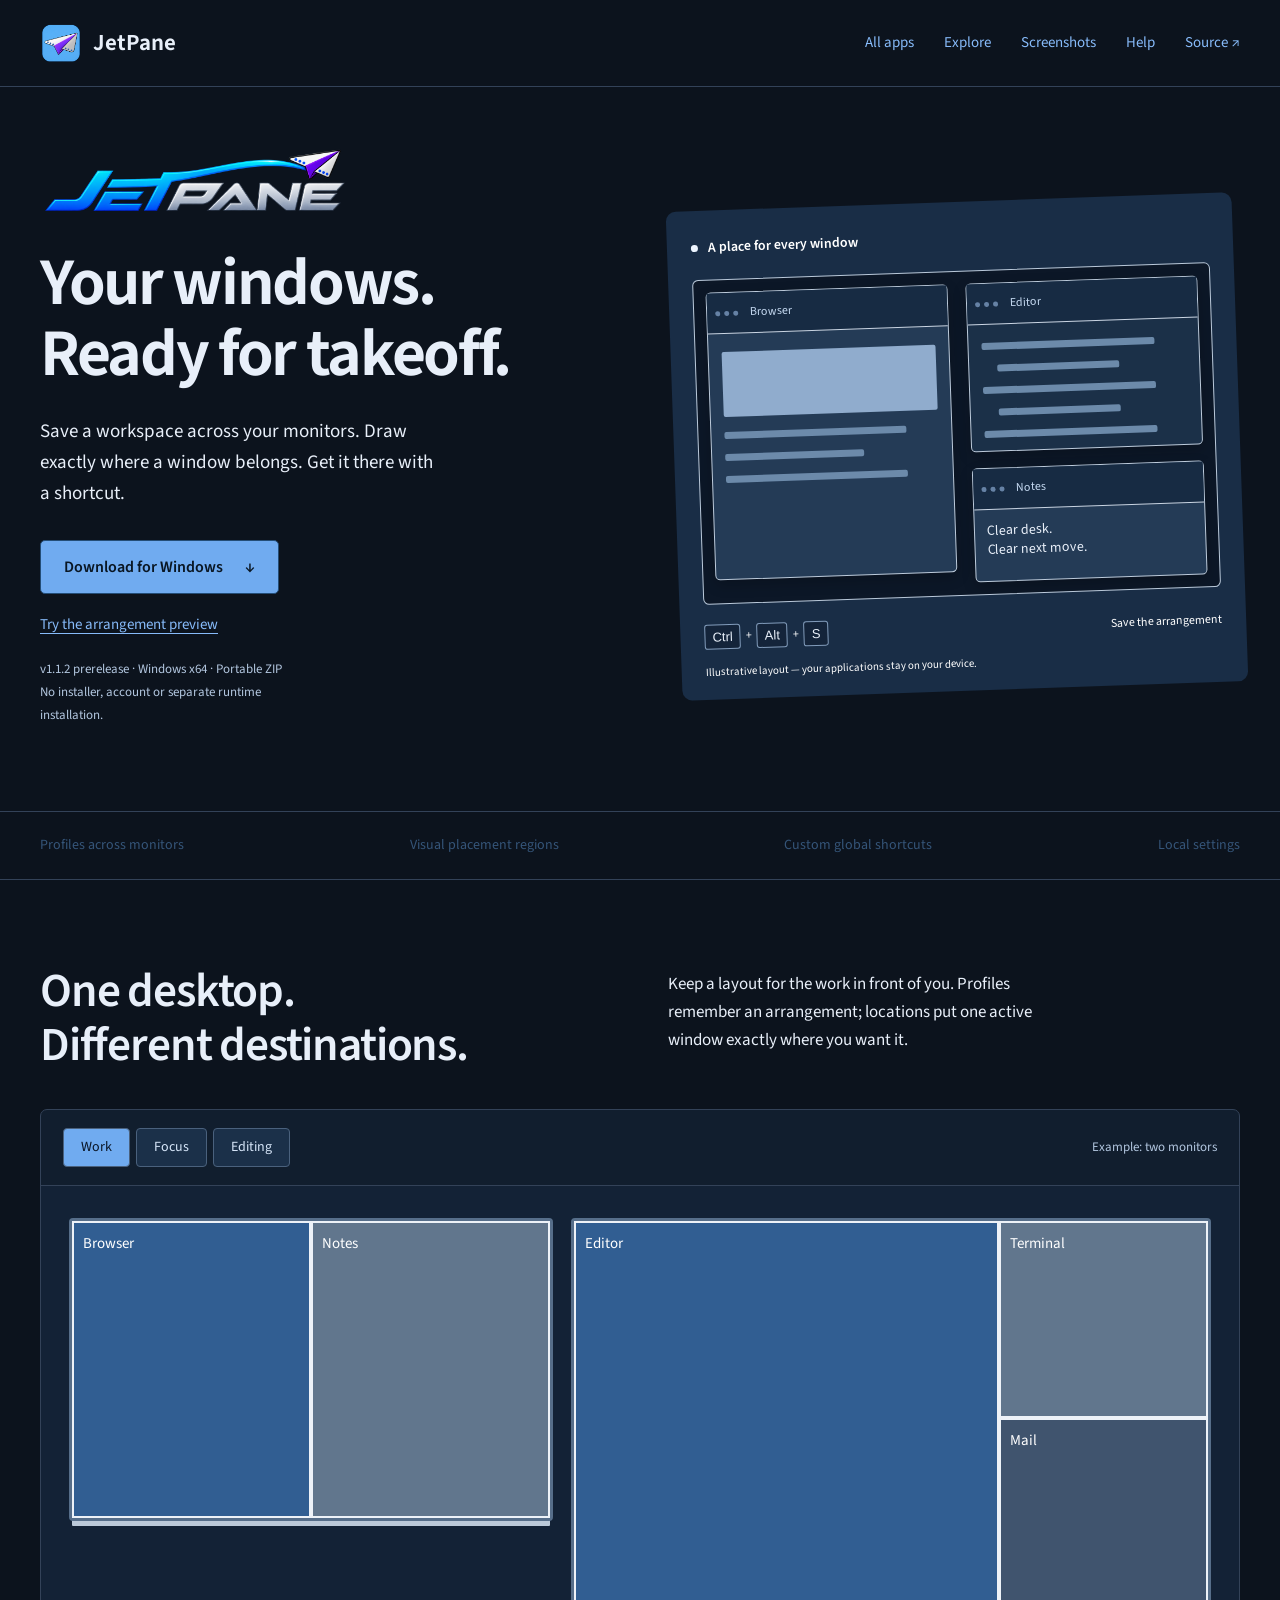
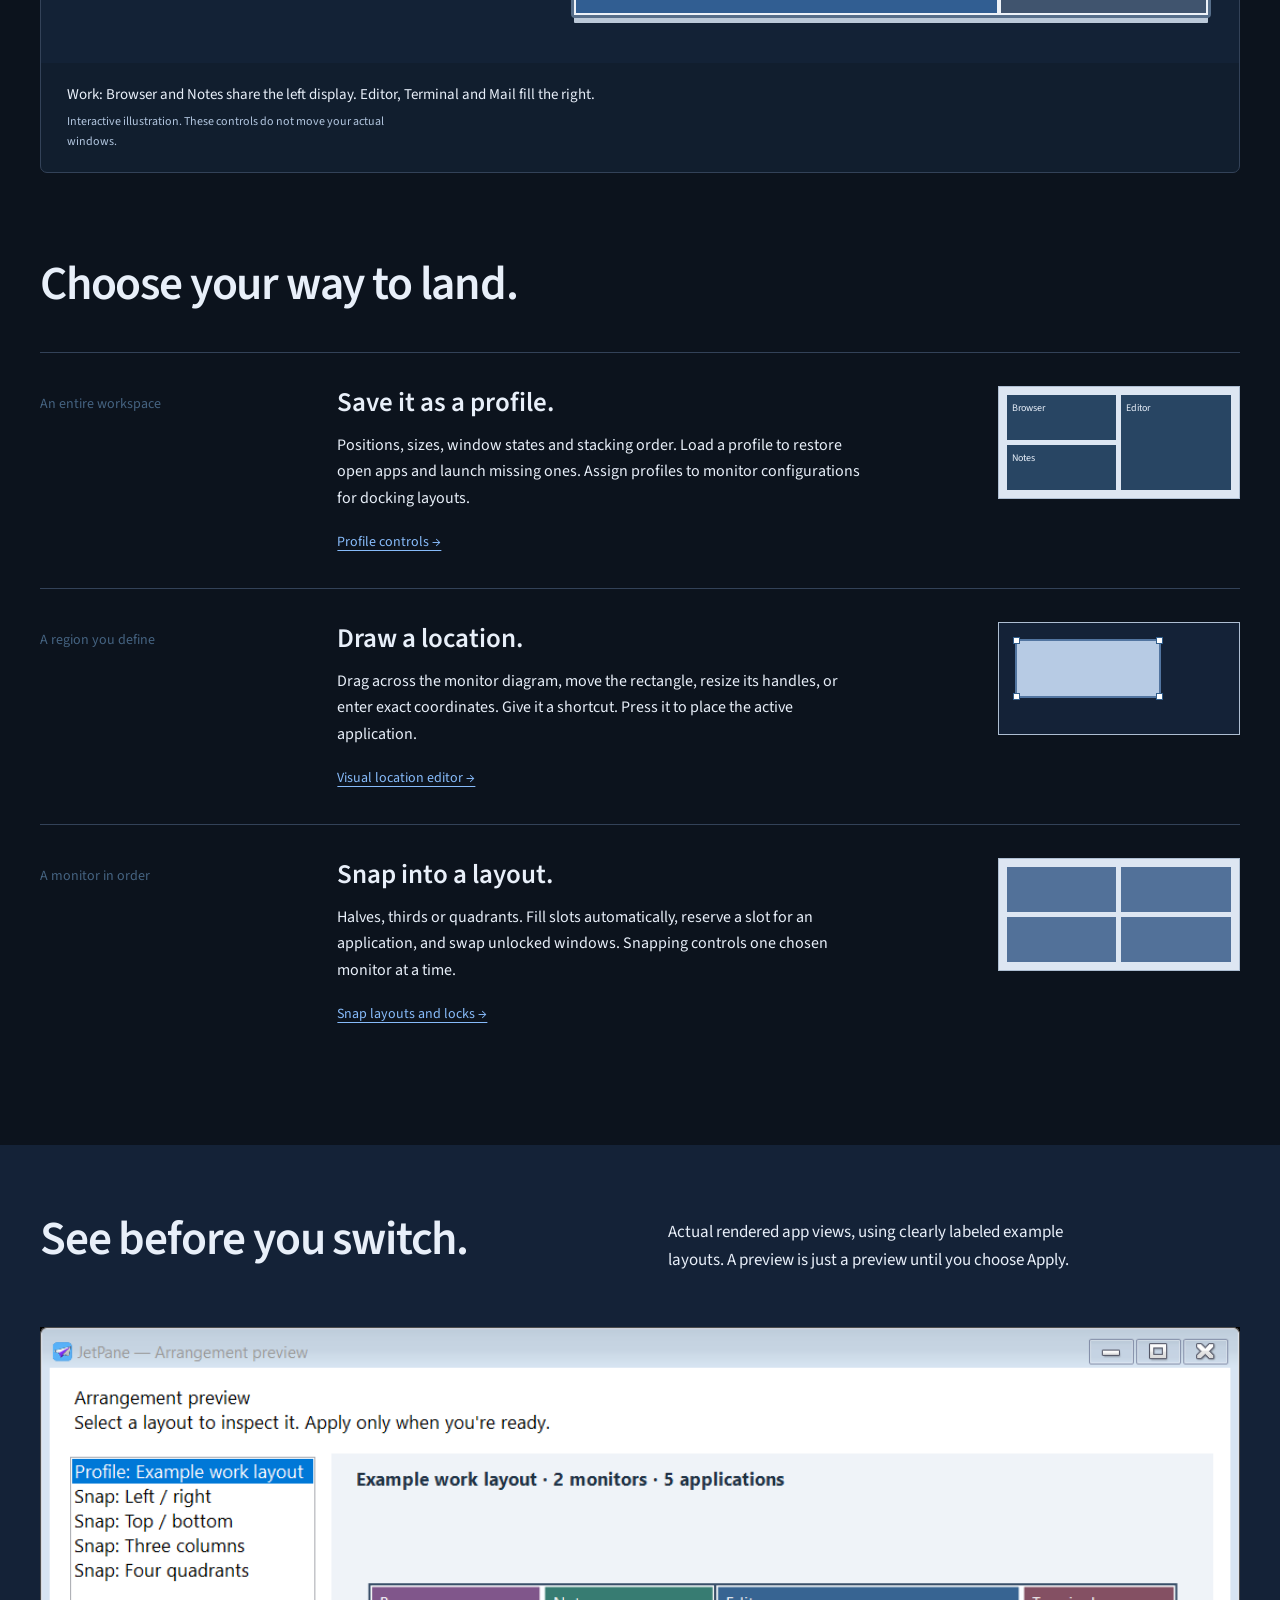
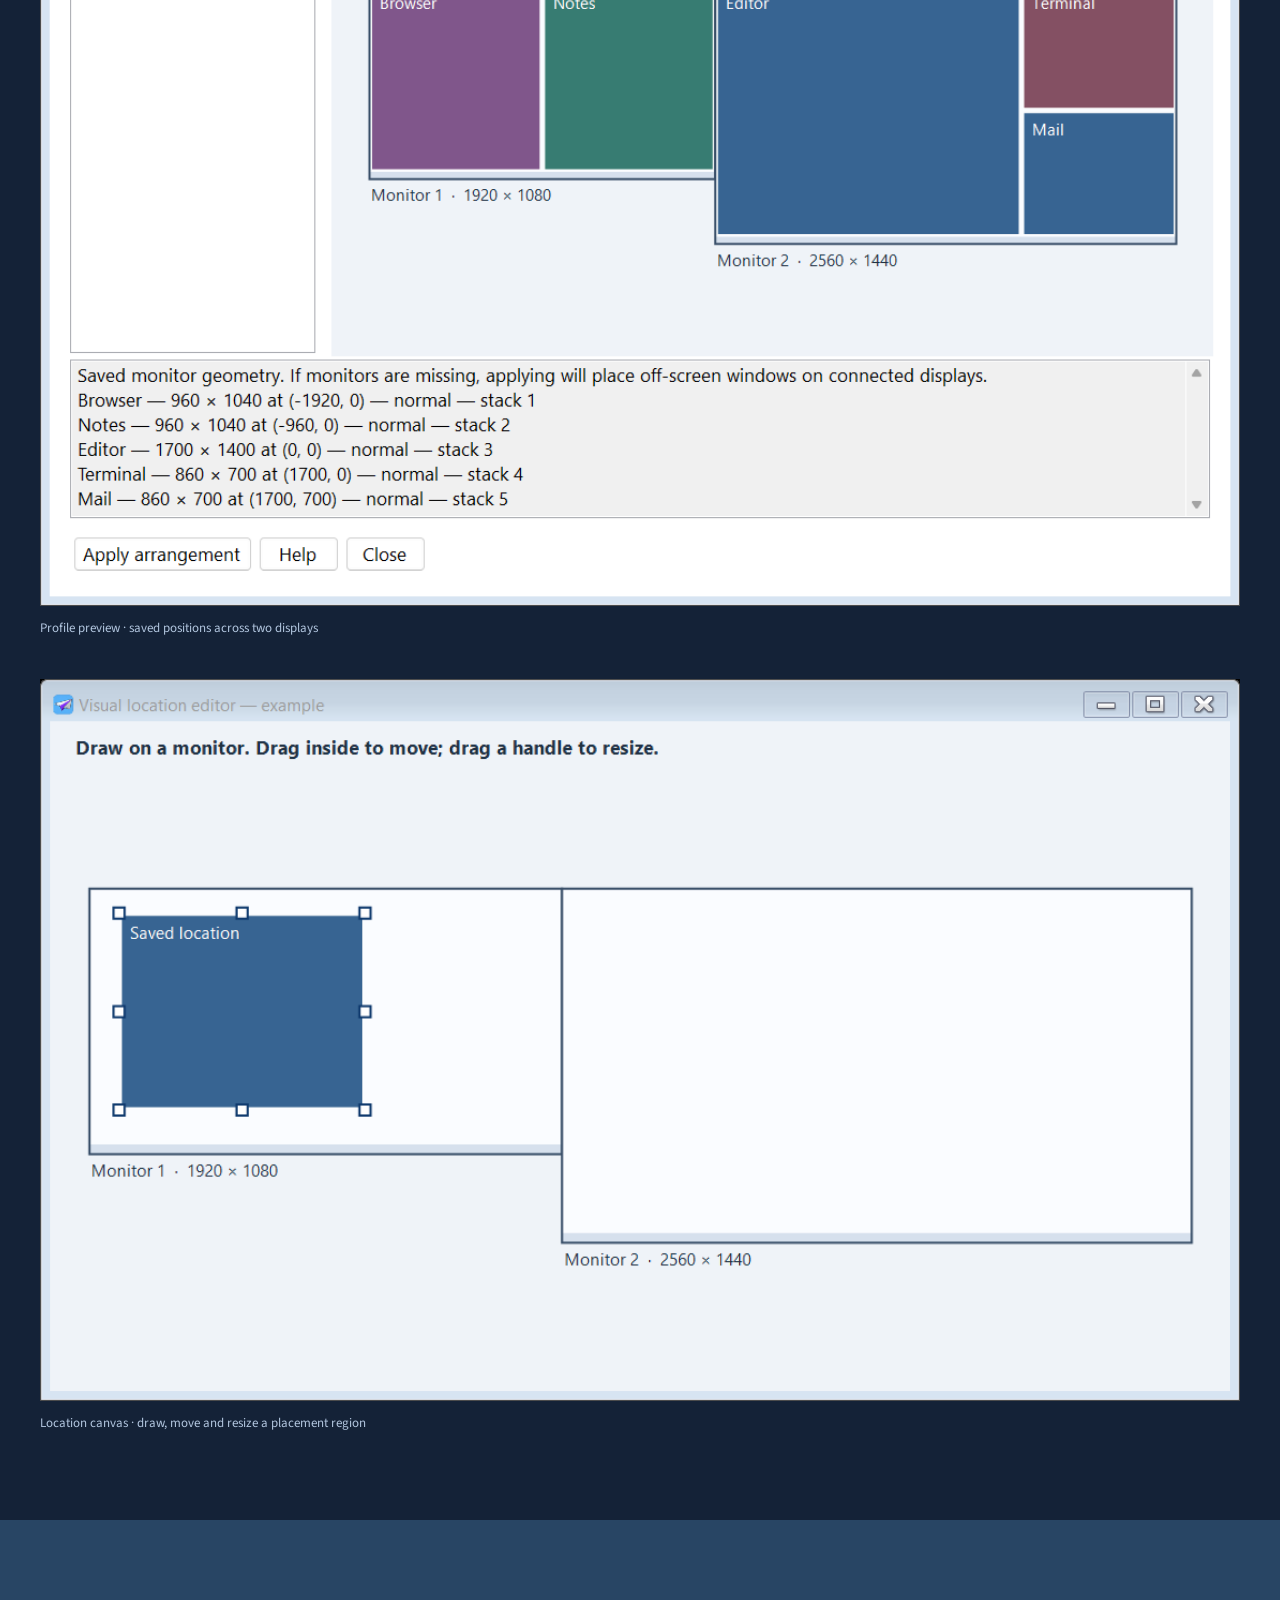
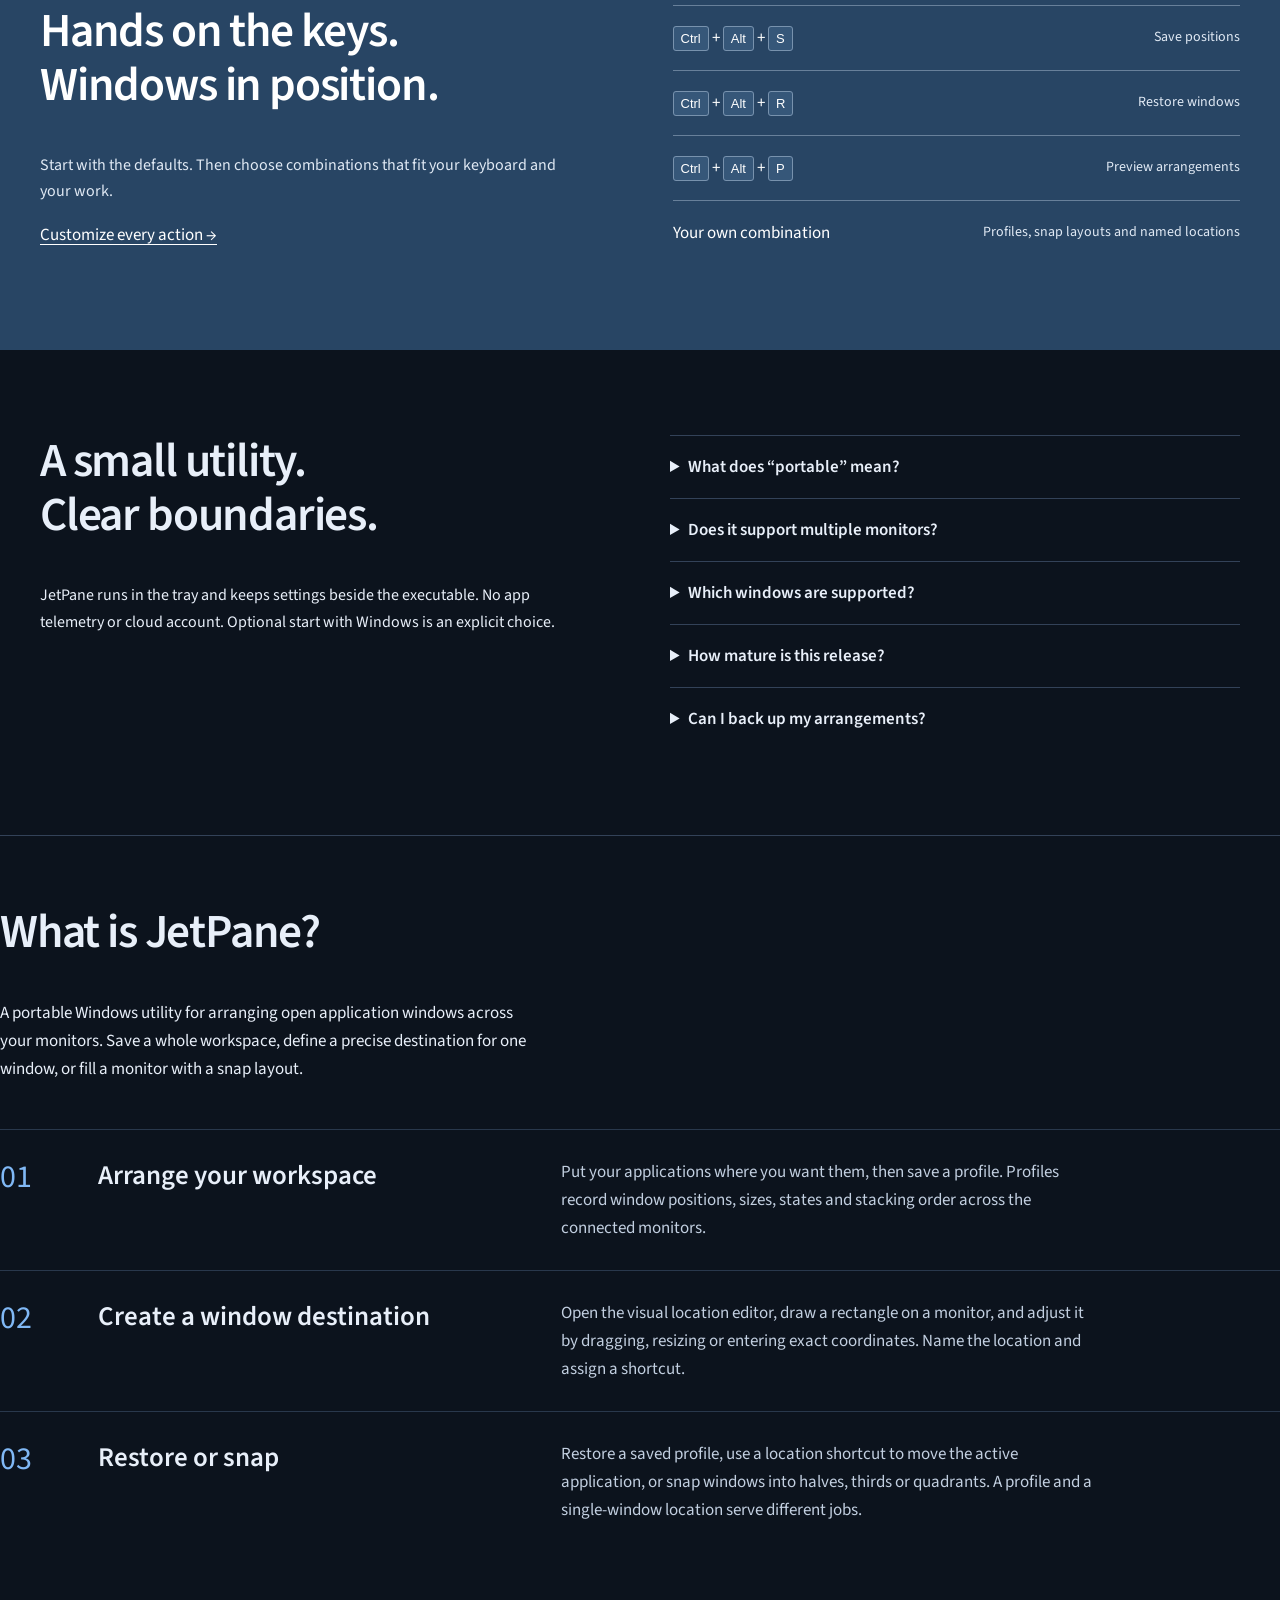
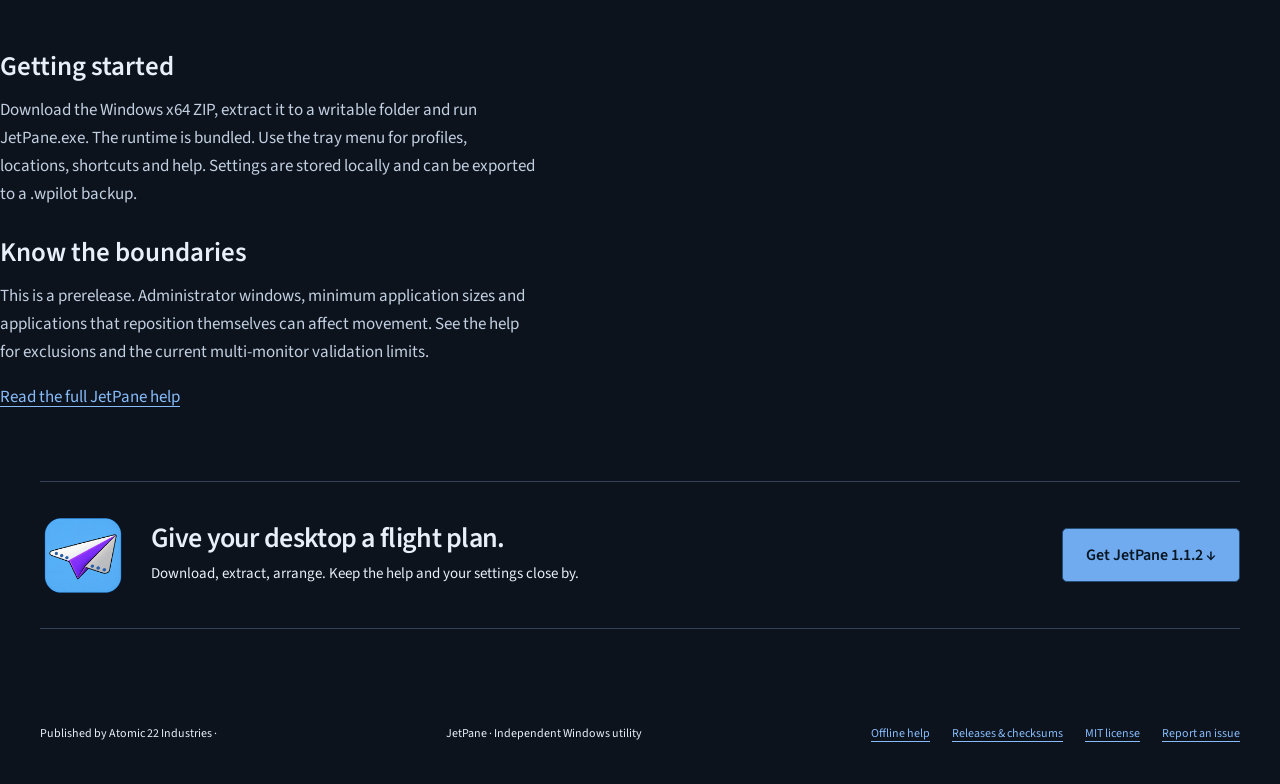
==== commit d0516dd1: "Fix layout state and shortcut regressions; verify JetPane 1.1.2 releases" ====
--- a/docs/index.html
+++ b/docs/index.html
@@ -2,12 +2,12 @@
 <html lang="en"><head><meta charset="utf-8"><meta name="viewport" content="width=device-width, initial-scale=1"><meta name="description" content="JetPane is a portable Windows utility for multi-monitor profiles, visual window locations and custom keyboard shortcuts."><meta name="theme-color" content="#5275a0"><meta name="publisher" content="Atomic 22 Industries"><title>JetPane — Your windows, ready for takeoff</title><link rel="icon" href="assets/JetPane-icon.png"><link rel="stylesheet" href="style.css?v=faithful-3"><script src="site.js?v=faithful-3" defer></script></head>
 <body><a class="skip" href="#main">Skip to content</a>
 <header><a class="brand" href="#" aria-label="JetPane home"><img src="assets/JetPane-icon.png" alt="" width="42" height="42"><span>JetPane</span></a><nav aria-label="Main"><a href="https://dave-patrick.github.io/JetPane/apps/">All apps</a><a href="#arrangements">Explore</a><a href="#screenshots">Screenshots</a><a href="help.html">Help</a><a href="https://github.com/dave-patrick/JetPane">Source <span aria-hidden="true">↗</span></a></nav></header>
-<main id="main"><section class="hero"><div class="hero-copy"><img class="wordmark" src="assets/JetPane-wordmark.png" alt="JETPANE" width="900" height="300"><h1>Your windows.<br>Ready for takeoff.</h1><p>Save a workspace across your monitors. Draw exactly where a window belongs. Get it there with a shortcut.</p><div class="actions"><a class="button" href="https://github.com/dave-patrick/JetPane/releases/download/v1.1.1/JetPane-portable.zip">Download for Windows <span aria-hidden="true">↓</span></a><a class="text-link" href="#arrangements">Try the arrangement preview</a></div><p class="release-note">v1.1.1 prerelease · Windows x64 · Portable ZIP<br>No installer, account or separate runtime installation.</p></div><div class="flight-scene" aria-label="Illustrative desktop with three window regions"><div class="scene-title"><span class="status-dot"></span> A place for every window</div><div class="window-scene"><div class="scene-window browser"><span class="window-title"><i></i><i></i><i></i> Browser</span><div class="mock-lines"><b></b><b></b><b></b><b></b></div></div><div class="scene-window editor"><span class="window-title"><i></i><i></i><i></i> Editor</span><div class="mock-code"><b></b><b></b><b></b><b></b><b></b></div></div><div class="scene-window notes"><span class="window-title"><i></i><i></i><i></i> Notes</span><p>Clear desk.<br>Clear next move.</p></div></div><div class="scene-footer"><kbd>Ctrl</kbd> + <kbd>Alt</kbd> + <kbd>S</kbd><span>Save the arrangement</span></div><p class="illustration-label">Illustrative layout — your applications stay on your device.</p></div></section>
+<main id="main"><section class="hero"><div class="hero-copy"><img class="wordmark" src="assets/JetPane-wordmark.png" alt="JETPANE" width="900" height="300"><h1>Your windows.<br>Ready for takeoff.</h1><p>Save a workspace across your monitors. Draw exactly where a window belongs. Get it there with a shortcut.</p><div class="actions"><a class="button" href="https://github.com/dave-patrick/JetPane/releases/download/v1.1.2/JetPane-portable.zip">Download for Windows <span aria-hidden="true">↓</span></a><a class="text-link" href="#arrangements">Try the arrangement preview</a></div><p class="release-note">v1.1.2 prerelease · Windows x64 · Portable ZIP<br>No installer, account or separate runtime installation.</p></div><div class="flight-scene" aria-label="Illustrative desktop with three window regions"><div class="scene-title"><span class="status-dot"></span> A place for every window</div><div class="window-scene"><div class="scene-window browser"><span class="window-title"><i></i><i></i><i></i> Browser</span><div class="mock-lines"><b></b><b></b><b></b><b></b></div></div><div class="scene-window editor"><span class="window-title"><i></i><i></i><i></i> Editor</span><div class="mock-code"><b></b><b></b><b></b><b></b><b></b></div></div><div class="scene-window notes"><span class="window-title"><i></i><i></i><i></i> Notes</span><p>Clear desk.<br>Clear next move.</p></div></div><div class="scene-footer"><kbd>Ctrl</kbd> + <kbd>Alt</kbd> + <kbd>S</kbd><span>Save the arrangement</span></div><p class="illustration-label">Illustrative layout — your applications stay on your device.</p></div></section>
 <div class="facts"><span>Profiles across monitors</span><span>Visual placement regions</span><span>Custom global shortcuts</span><span>Local settings</span></div>
 <section id="arrangements" class="explorer"><div class="section-intro"><h2>One desktop.<br>Different destinations.</h2><p>Keep a layout for the work in front of you. Profiles remember an arrangement; locations put one active window exactly where you want it.</p></div><div class="demo-shell"><div class="demo-toolbar"><div class="profile-buttons" role="group" aria-label="Example profiles"><button aria-pressed="true" data-profile="work">Work</button><button aria-pressed="false" data-profile="focus">Focus</button><button aria-pressed="false" data-profile="edit">Editing</button></div><span>Example: two monitors</span></div><div class="demo-monitors"><div class="demo-monitor" id="monitor-left" aria-label="Example monitor 1"></div><div class="demo-monitor large" id="monitor-right" aria-label="Example monitor 2"></div></div><div class="demo-description" id="demo-description" aria-live="polite"></div><p class="demo-note">Interactive illustration. These controls do not move your actual windows.</p></div></section>
 <section class="workflows"><h2>Choose your way to land.</h2><article><span class="mode-label">An entire workspace</span><div><h3>Save it as a profile.</h3><p>Positions, sizes, window states and stacking order. Load a profile to restore open apps and launch missing ones. Assign profiles to monitor configurations for docking layouts.</p><a href="help.html#profiles">Profile controls →</a></div><div class="mini-profile" aria-hidden="true"><div>Browser</div><div>Editor</div><div>Notes</div></div></article><article><span class="mode-label">A region you define</span><div><h3>Draw a location.</h3><p>Drag across the monitor diagram, move the rectangle, resize its handles, or enter exact coordinates. Give it a shortcut. Press it to place the active application.</p><a href="help.html#locations">Visual location editor →</a></div><div class="mini-location" aria-hidden="true"><div><i></i><i></i><i></i><i></i></div></div></article><article><span class="mode-label">A monitor in order</span><div><h3>Snap into a layout.</h3><p>Halves, thirds or quadrants. Fill slots automatically, reserve a slot for an application, and swap unlocked windows. Snapping controls one chosen monitor at a time.</p><a href="help.html#snap">Snap layouts and locks →</a></div><div class="mini-snap" aria-hidden="true"><span></span><span></span><span></span><span></span></div></article></section>
 <section id="screenshots" class="gallery"><div class="section-intro"><h2>See before you switch.</h2><p>Actual rendered app views, using clearly labeled example layouts. A preview is just a preview until you choose Apply.</p></div><figure><a href="assets/preview-example.png"><img src="assets/preview-example.png" width="1120" height="820" loading="lazy" alt="JetPane arrangement preview showing Browser and Notes on monitor 1, Editor, Terminal and Mail on monitor 2, and a separate Apply arrangement button."></a><figcaption>Profile preview · saved positions across two displays</figcaption></figure><figure><a href="assets/location-editor-example.png"><img src="assets/location-editor-example.png" width="1080" height="650" loading="lazy" alt="A named location shown as a blue rectangle on a monitor diagram, with eight visible resize handles."></a><figcaption>Location canvas · draw, move and resize a placement region</figcaption></figure></section>
 <section class="keyboard"><div><h2>Hands on the keys.<br>Windows in position.</h2><p>Start with the defaults. Then choose combinations that fit your keyboard and your work.</p><a href="help.html#keys">Customize every action →</a></div><dl><div><dt><kbd>Ctrl</kbd> + <kbd>Alt</kbd> + <kbd>S</kbd></dt><dd>Save positions</dd></div><div><dt><kbd>Ctrl</kbd> + <kbd>Alt</kbd> + <kbd>R</kbd></dt><dd>Restore windows</dd></div><div><dt><kbd>Ctrl</kbd> + <kbd>Alt</kbd> + <kbd>P</kbd></dt><dd>Preview arrangements</dd></div><div><dt>Your own combination</dt><dd>Profiles, snap layouts and named locations</dd></div></dl></section>
-<section class="details"><div><h2>A small utility.<br>Clear boundaries.</h2><p>JetPane runs in the tray and keeps settings beside the executable. No app telemetry or cloud account. Optional start with Windows is an explicit choice.</p></div><div><details><summary>What does “portable” mean?</summary><p>Extract the complete ZIP into a writable folder and run JetPane.exe. The .NET runtime is bundled; native runtime files may unpack into the Windows temporary cache. Keep Help.html beside it. Exit before moving or deleting the folder, and disable optional startup first.</p></details><details><summary>Does it support multiple monitors?</summary><p>Yes. Profiles record windows across displays, including negative desktop coordinates. Monitor-geometry assignments select a profile when the configuration changes. Missing-monitor positions are kept inside a connected work area. Two physically different setups with the same geometry share a signature.</p></details><details><summary>Which windows are supported?</summary><p>Profiles save one position per process name. Explorer, ApplicationFrameHost, tool/cloaked windows and normal windows below 400×300 are excluded from automatic management. Administrator apps can reject movement; applications may enforce minimum sizes or move themselves.</p></details><details><summary>How mature is this release?</summary><p>This is an early prerelease. 31 local checks and a tray smoke test passed, including movement on two attached monitors. Physical docking, login startup, real editor gestures and broader third-party app/shortcut compatibility still need wider validation. Full source and test evidence are in the repo.</p></details><details><summary>Can I back up my arrangements?</summary><p>Export profiles, locations, shortcuts and settings to a .wpilot file. Import validates it and backs up the previous configuration. Settings from the earlier WindowPilot build remain compatible. PositionPro .ppro files are not supported.</p></details></div></section>
-<section class="explanation"><div class="explanation-intro"><h2>What is JetPane?</h2><p class="lead">A portable Windows utility for arranging open application windows across your monitors. Save a whole workspace, define a precise destination for one window, or fill a monitor with a snap layout.</p></div><ol class="walkthrough"><li><h3>Arrange your workspace</h3><p>Put your applications where you want them, then save a profile. Profiles record window positions, sizes, states and stacking order across the connected monitors.</p></li><li><h3>Create a window destination</h3><p>Open the visual location editor, draw a rectangle on a monitor, and adjust it by dragging, resizing or entering exact coordinates. Name the location and assign a shortcut.</p></li><li><h3>Restore or snap</h3><p>Restore a saved profile, use a location shortcut to move the active application, or snap windows into halves, thirds or quadrants. A profile and a single-window location serve different jobs.</p></li></ol><div class="practical"><h3>Getting started</h3><p>Download the Windows x64 ZIP, extract it to a writable folder and run JetPane.exe. The runtime is bundled. Use the tray menu for profiles, locations, shortcuts and help. Settings are stored locally and can be exported to a .wpilot backup.</p><h3>Know the boundaries</h3><p>This is a prerelease. Administrator windows, minimum application sizes and applications that reposition themselves can affect movement. See the help for exclusions and the current multi-monitor validation limits.</p><a href="help.html">Read the full JetPane help</a></div></section><section class="download"><img src="assets/JetPane-icon.png" width="86" height="86" alt=""><div><h2>Give your desktop a flight plan.</h2><p>Download, extract, arrange. Keep the help and your settings close by.</p></div><a class="button" href="https://github.com/dave-patrick/JetPane/releases/download/v1.1.1/JetPane-portable.zip">Get JetPane 1.1.1 ↓</a></section>
+<section class="details"><div><h2>A small utility.<br>Clear boundaries.</h2><p>JetPane runs in the tray and keeps settings beside the executable. No app telemetry or cloud account. Optional start with Windows is an explicit choice.</p></div><div><details><summary>What does “portable” mean?</summary><p>Extract the complete ZIP into a writable folder and run JetPane.exe. The .NET runtime is bundled; native runtime files may unpack into the Windows temporary cache. Keep Help.html beside it. Exit before moving or deleting the folder, and disable optional startup first.</p></details><details><summary>Does it support multiple monitors?</summary><p>Yes. Profiles record windows across displays, including negative desktop coordinates. Monitor-geometry assignments select a profile when the configuration changes. Missing-monitor positions are kept inside a connected work area. Two physically different setups with the same geometry share a signature.</p></details><details><summary>Which windows are supported?</summary><p>Profiles save one position per process name. Explorer, ApplicationFrameHost, tool/cloaked windows and normal windows below 400×300 are excluded from automatic management. Administrator apps can reject movement; applications may enforce minimum sizes or move themselves.</p></details><details><summary>How mature is this release?</summary><p>This is an early prerelease. 50 local checks and a tray smoke test passed, including movement on two attached monitors. Physical docking, login startup, real editor gestures and broader third-party app/shortcut compatibility still need wider validation. Full source and test evidence are in the repo.</p></details><details><summary>Can I back up my arrangements?</summary><p>Export profiles, locations, shortcuts and settings to a .wpilot file. Import validates it and backs up the previous configuration. Settings from the earlier WindowPilot build remain compatible. PositionPro .ppro files are not supported.</p></details></div></section>
+<section class="explanation"><div class="explanation-intro"><h2>What is JetPane?</h2><p class="lead">A portable Windows utility for arranging open application windows across your monitors. Save a whole workspace, define a precise destination for one window, or fill a monitor with a snap layout.</p></div><ol class="walkthrough"><li><h3>Arrange your workspace</h3><p>Put your applications where you want them, then save a profile. Profiles record window positions, sizes, states and stacking order across the connected monitors.</p></li><li><h3>Create a window destination</h3><p>Open the visual location editor, draw a rectangle on a monitor, and adjust it by dragging, resizing or entering exact coordinates. Name the location and assign a shortcut.</p></li><li><h3>Restore or snap</h3><p>Restore a saved profile, use a location shortcut to move the active application, or snap windows into halves, thirds or quadrants. A profile and a single-window location serve different jobs.</p></li></ol><div class="practical"><h3>Getting started</h3><p>Download the Windows x64 ZIP, extract it to a writable folder and run JetPane.exe. The runtime is bundled. Use the tray menu for profiles, locations, shortcuts and help. Settings are stored locally and can be exported to a .wpilot backup.</p><h3>Know the boundaries</h3><p>This is a prerelease. Administrator windows, minimum application sizes and applications that reposition themselves can affect movement. See the help for exclusions and the current multi-monitor validation limits.</p><a href="help.html">Read the full JetPane help</a></div></section><section class="download"><img src="assets/JetPane-icon.png" width="86" height="86" alt=""><div><h2>Give your desktop a flight plan.</h2><p>Download, extract, arrange. Keep the help and your settings close by.</p></div><a class="button" href="https://github.com/dave-patrick/JetPane/releases/download/v1.1.2/JetPane-portable.zip">Get JetPane 1.1.2 ↓</a></section>
 </main><footer><span>Published by Atomic 22 Industries · </span><span>JetPane · Independent Windows utility</span><div><a href="help.html">Offline help</a><a href="https://github.com/dave-patrick/JetPane/releases">Releases & checksums</a><a href="https://github.com/dave-patrick/JetPane/blob/main/LICENSE">MIT license</a><a href="https://github.com/dave-patrick/JetPane/issues">Report an issue</a></div></footer></body></html>
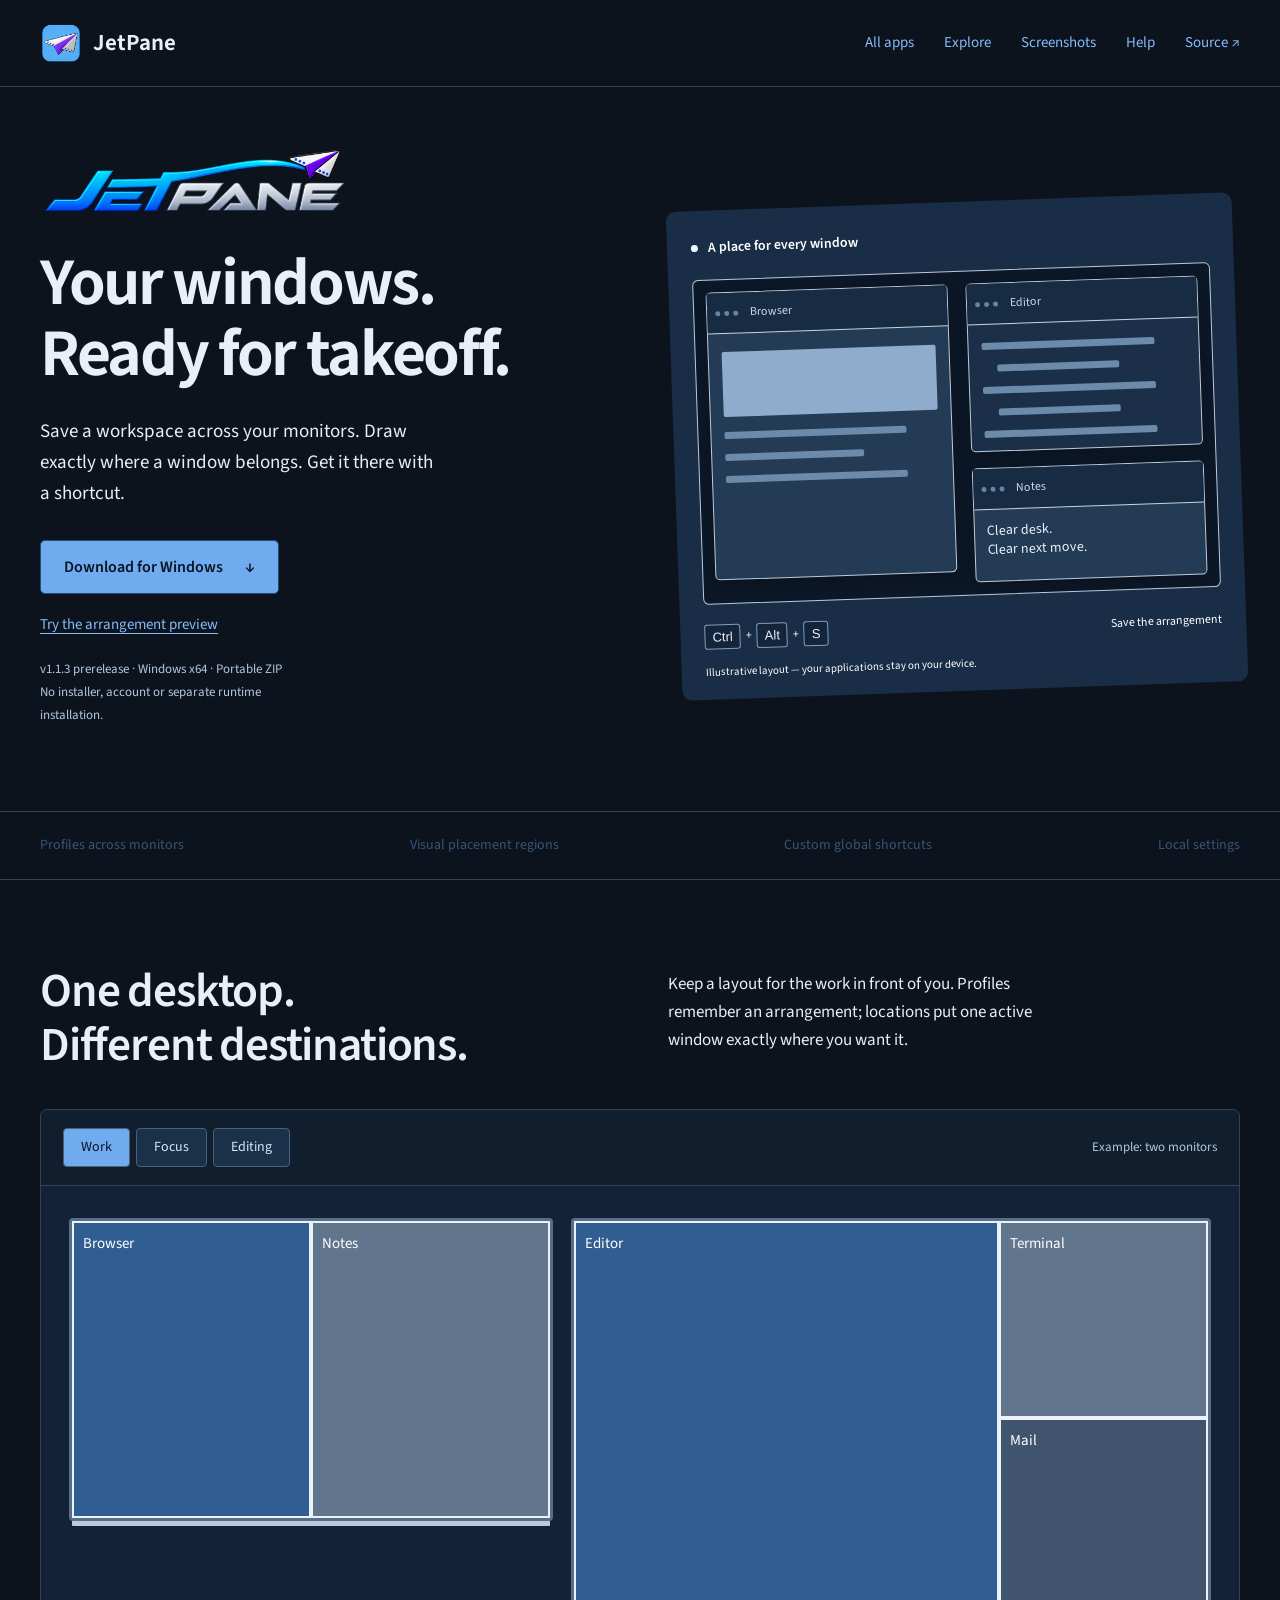
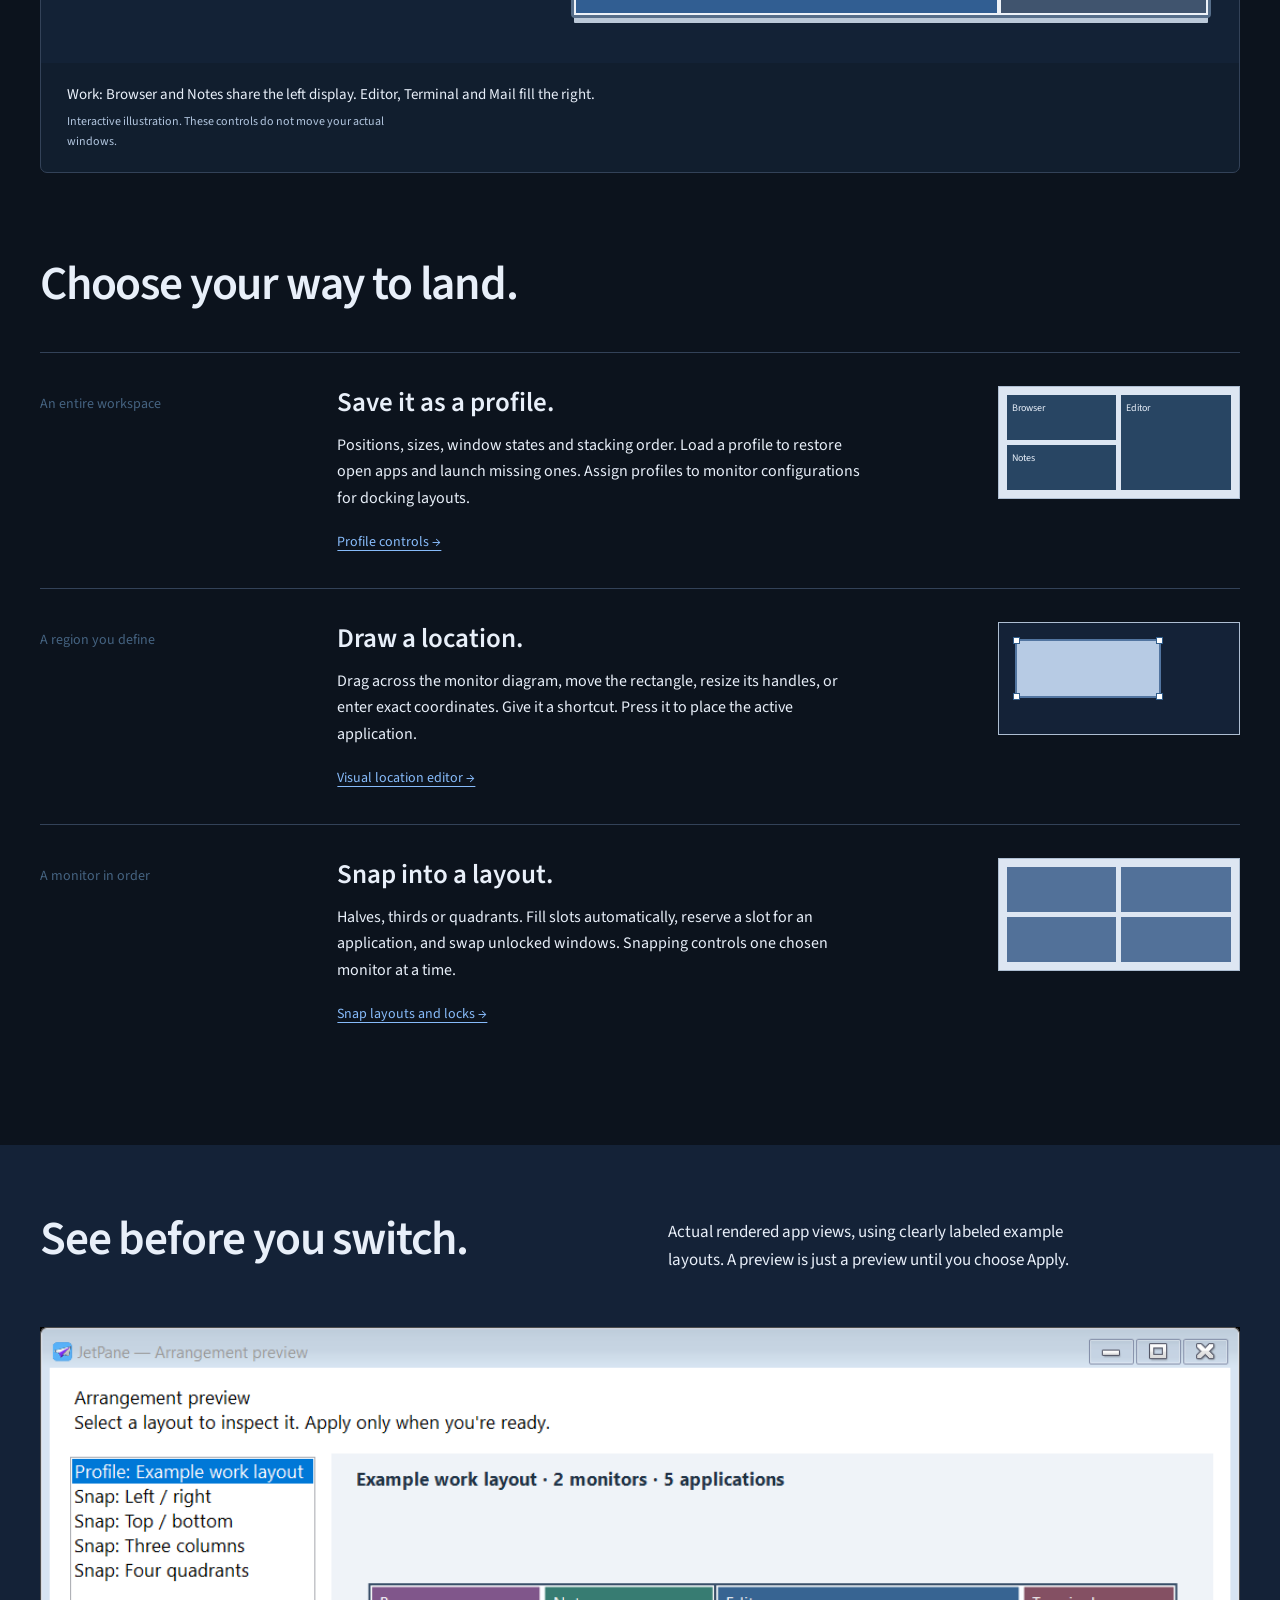
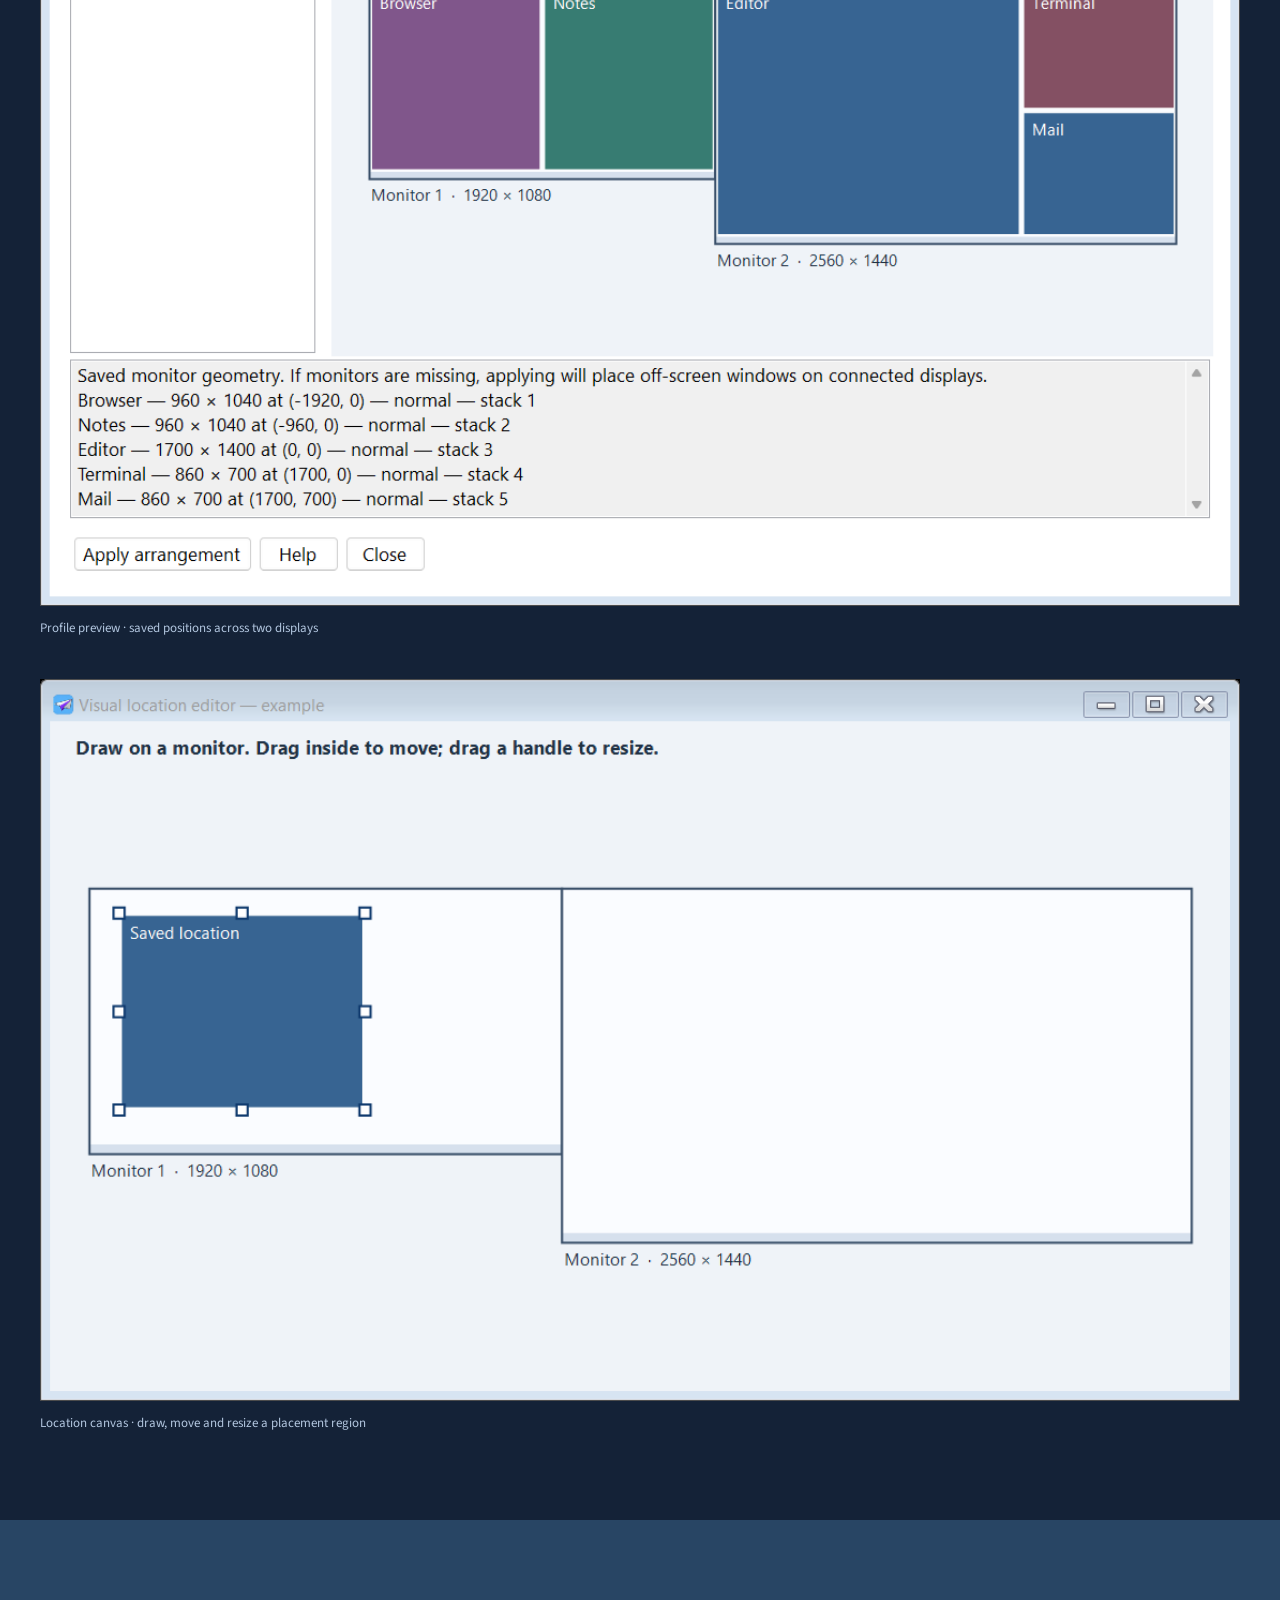
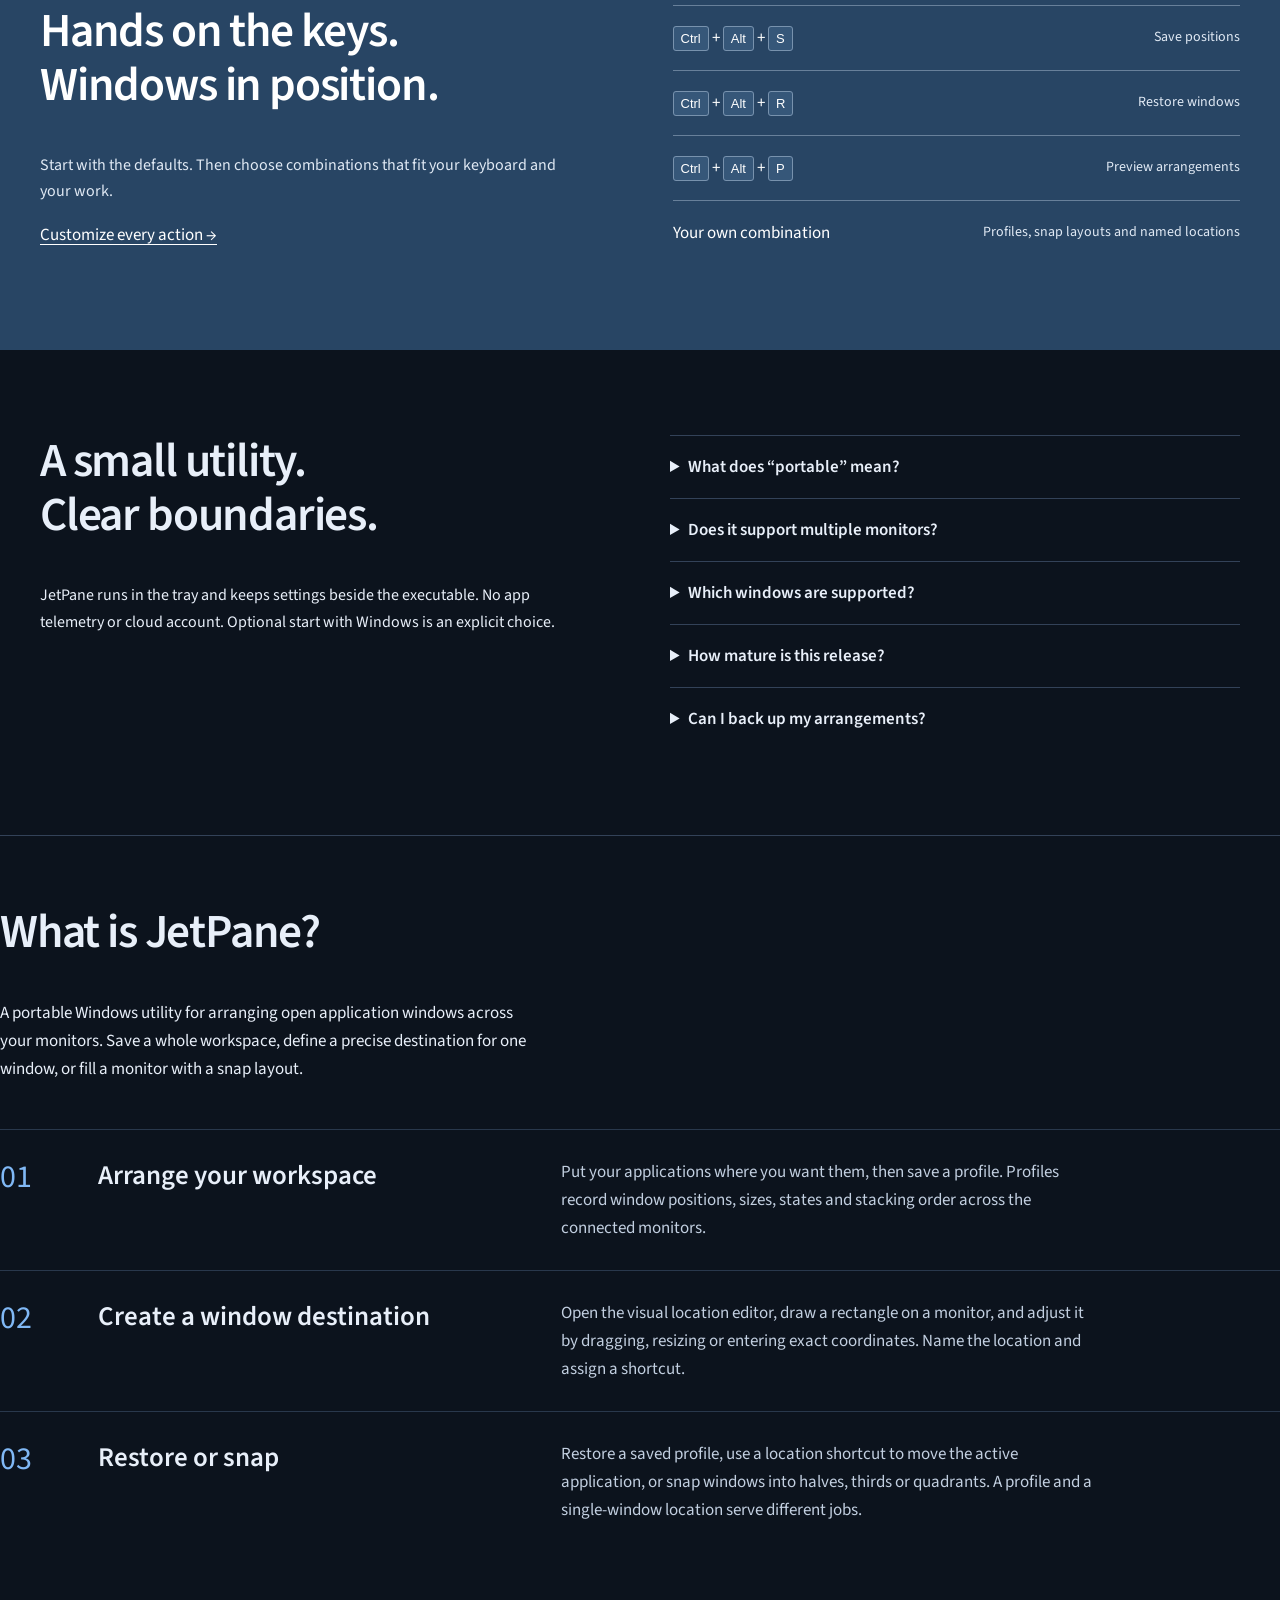
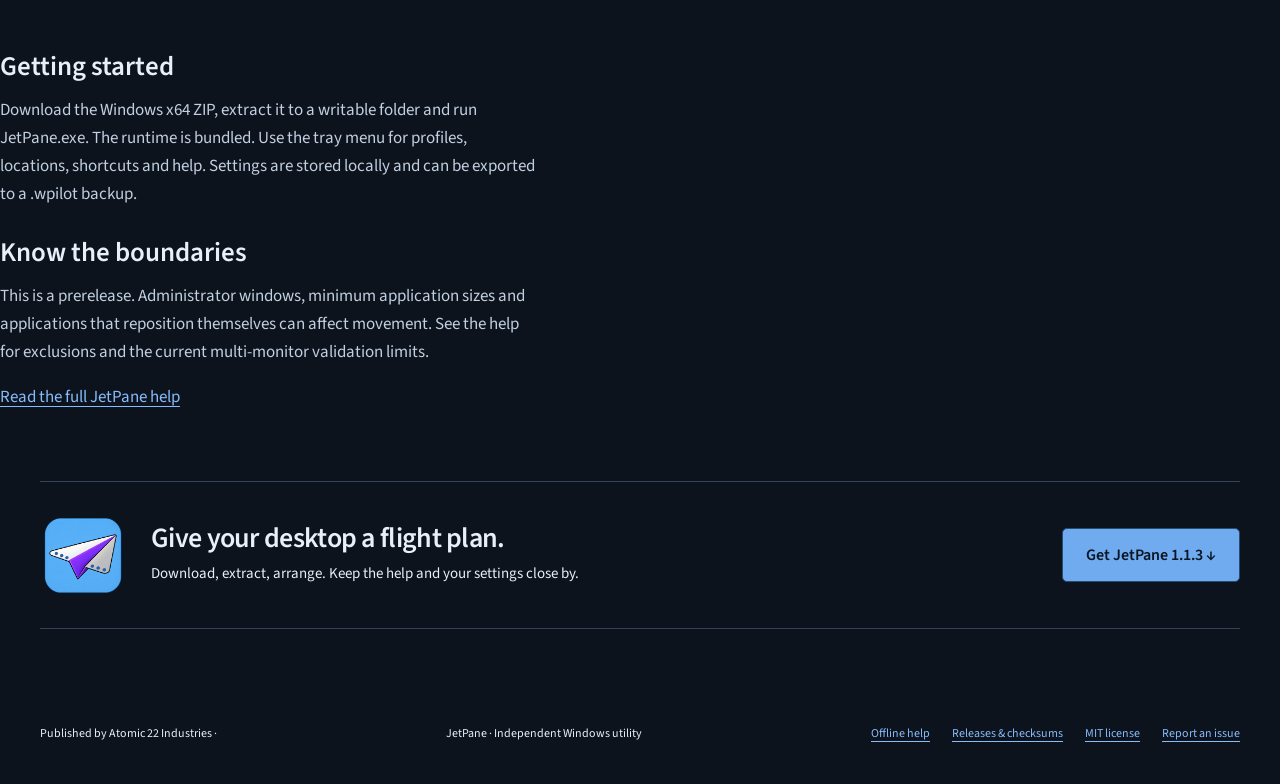
==== commit 711a0963: "Prevent stalled applications from freezing JetPane UI; release 1.1.3" ====
--- a/docs/index.html
+++ b/docs/index.html
@@ -2,12 +2,12 @@
 <html lang="en"><head><meta charset="utf-8"><meta name="viewport" content="width=device-width, initial-scale=1"><meta name="description" content="JetPane is a portable Windows utility for multi-monitor profiles, visual window locations and custom keyboard shortcuts."><meta name="theme-color" content="#5275a0"><meta name="publisher" content="Atomic 22 Industries"><title>JetPane — Your windows, ready for takeoff</title><link rel="icon" href="assets/JetPane-icon.png"><link rel="stylesheet" href="style.css?v=faithful-3"><script src="site.js?v=faithful-3" defer></script></head>
 <body><a class="skip" href="#main">Skip to content</a>
 <header><a class="brand" href="#" aria-label="JetPane home"><img src="assets/JetPane-icon.png" alt="" width="42" height="42"><span>JetPane</span></a><nav aria-label="Main"><a href="https://dave-patrick.github.io/JetPane/apps/">All apps</a><a href="#arrangements">Explore</a><a href="#screenshots">Screenshots</a><a href="help.html">Help</a><a href="https://github.com/dave-patrick/JetPane">Source <span aria-hidden="true">↗</span></a></nav></header>
-<main id="main"><section class="hero"><div class="hero-copy"><img class="wordmark" src="assets/JetPane-wordmark.png" alt="JETPANE" width="900" height="300"><h1>Your windows.<br>Ready for takeoff.</h1><p>Save a workspace across your monitors. Draw exactly where a window belongs. Get it there with a shortcut.</p><div class="actions"><a class="button" href="https://github.com/dave-patrick/JetPane/releases/download/v1.1.2/JetPane-portable.zip">Download for Windows <span aria-hidden="true">↓</span></a><a class="text-link" href="#arrangements">Try the arrangement preview</a></div><p class="release-note">v1.1.2 prerelease · Windows x64 · Portable ZIP<br>No installer, account or separate runtime installation.</p></div><div class="flight-scene" aria-label="Illustrative desktop with three window regions"><div class="scene-title"><span class="status-dot"></span> A place for every window</div><div class="window-scene"><div class="scene-window browser"><span class="window-title"><i></i><i></i><i></i> Browser</span><div class="mock-lines"><b></b><b></b><b></b><b></b></div></div><div class="scene-window editor"><span class="window-title"><i></i><i></i><i></i> Editor</span><div class="mock-code"><b></b><b></b><b></b><b></b><b></b></div></div><div class="scene-window notes"><span class="window-title"><i></i><i></i><i></i> Notes</span><p>Clear desk.<br>Clear next move.</p></div></div><div class="scene-footer"><kbd>Ctrl</kbd> + <kbd>Alt</kbd> + <kbd>S</kbd><span>Save the arrangement</span></div><p class="illustration-label">Illustrative layout — your applications stay on your device.</p></div></section>
+<main id="main"><section class="hero"><div class="hero-copy"><img class="wordmark" src="assets/JetPane-wordmark.png" alt="JETPANE" width="900" height="300"><h1>Your windows.<br>Ready for takeoff.</h1><p>Save a workspace across your monitors. Draw exactly where a window belongs. Get it there with a shortcut.</p><div class="actions"><a class="button" href="https://github.com/dave-patrick/JetPane/releases/download/v1.1.3/JetPane-portable.zip">Download for Windows <span aria-hidden="true">↓</span></a><a class="text-link" href="#arrangements">Try the arrangement preview</a></div><p class="release-note">v1.1.3 prerelease · Windows x64 · Portable ZIP<br>No installer, account or separate runtime installation.</p></div><div class="flight-scene" aria-label="Illustrative desktop with three window regions"><div class="scene-title"><span class="status-dot"></span> A place for every window</div><div class="window-scene"><div class="scene-window browser"><span class="window-title"><i></i><i></i><i></i> Browser</span><div class="mock-lines"><b></b><b></b><b></b><b></b></div></div><div class="scene-window editor"><span class="window-title"><i></i><i></i><i></i> Editor</span><div class="mock-code"><b></b><b></b><b></b><b></b><b></b></div></div><div class="scene-window notes"><span class="window-title"><i></i><i></i><i></i> Notes</span><p>Clear desk.<br>Clear next move.</p></div></div><div class="scene-footer"><kbd>Ctrl</kbd> + <kbd>Alt</kbd> + <kbd>S</kbd><span>Save the arrangement</span></div><p class="illustration-label">Illustrative layout — your applications stay on your device.</p></div></section>
 <div class="facts"><span>Profiles across monitors</span><span>Visual placement regions</span><span>Custom global shortcuts</span><span>Local settings</span></div>
 <section id="arrangements" class="explorer"><div class="section-intro"><h2>One desktop.<br>Different destinations.</h2><p>Keep a layout for the work in front of you. Profiles remember an arrangement; locations put one active window exactly where you want it.</p></div><div class="demo-shell"><div class="demo-toolbar"><div class="profile-buttons" role="group" aria-label="Example profiles"><button aria-pressed="true" data-profile="work">Work</button><button aria-pressed="false" data-profile="focus">Focus</button><button aria-pressed="false" data-profile="edit">Editing</button></div><span>Example: two monitors</span></div><div class="demo-monitors"><div class="demo-monitor" id="monitor-left" aria-label="Example monitor 1"></div><div class="demo-monitor large" id="monitor-right" aria-label="Example monitor 2"></div></div><div class="demo-description" id="demo-description" aria-live="polite"></div><p class="demo-note">Interactive illustration. These controls do not move your actual windows.</p></div></section>
 <section class="workflows"><h2>Choose your way to land.</h2><article><span class="mode-label">An entire workspace</span><div><h3>Save it as a profile.</h3><p>Positions, sizes, window states and stacking order. Load a profile to restore open apps and launch missing ones. Assign profiles to monitor configurations for docking layouts.</p><a href="help.html#profiles">Profile controls →</a></div><div class="mini-profile" aria-hidden="true"><div>Browser</div><div>Editor</div><div>Notes</div></div></article><article><span class="mode-label">A region you define</span><div><h3>Draw a location.</h3><p>Drag across the monitor diagram, move the rectangle, resize its handles, or enter exact coordinates. Give it a shortcut. Press it to place the active application.</p><a href="help.html#locations">Visual location editor →</a></div><div class="mini-location" aria-hidden="true"><div><i></i><i></i><i></i><i></i></div></div></article><article><span class="mode-label">A monitor in order</span><div><h3>Snap into a layout.</h3><p>Halves, thirds or quadrants. Fill slots automatically, reserve a slot for an application, and swap unlocked windows. Snapping controls one chosen monitor at a time.</p><a href="help.html#snap">Snap layouts and locks →</a></div><div class="mini-snap" aria-hidden="true"><span></span><span></span><span></span><span></span></div></article></section>
 <section id="screenshots" class="gallery"><div class="section-intro"><h2>See before you switch.</h2><p>Actual rendered app views, using clearly labeled example layouts. A preview is just a preview until you choose Apply.</p></div><figure><a href="assets/preview-example.png"><img src="assets/preview-example.png" width="1120" height="820" loading="lazy" alt="JetPane arrangement preview showing Browser and Notes on monitor 1, Editor, Terminal and Mail on monitor 2, and a separate Apply arrangement button."></a><figcaption>Profile preview · saved positions across two displays</figcaption></figure><figure><a href="assets/location-editor-example.png"><img src="assets/location-editor-example.png" width="1080" height="650" loading="lazy" alt="A named location shown as a blue rectangle on a monitor diagram, with eight visible resize handles."></a><figcaption>Location canvas · draw, move and resize a placement region</figcaption></figure></section>
 <section class="keyboard"><div><h2>Hands on the keys.<br>Windows in position.</h2><p>Start with the defaults. Then choose combinations that fit your keyboard and your work.</p><a href="help.html#keys">Customize every action →</a></div><dl><div><dt><kbd>Ctrl</kbd> + <kbd>Alt</kbd> + <kbd>S</kbd></dt><dd>Save positions</dd></div><div><dt><kbd>Ctrl</kbd> + <kbd>Alt</kbd> + <kbd>R</kbd></dt><dd>Restore windows</dd></div><div><dt><kbd>Ctrl</kbd> + <kbd>Alt</kbd> + <kbd>P</kbd></dt><dd>Preview arrangements</dd></div><div><dt>Your own combination</dt><dd>Profiles, snap layouts and named locations</dd></div></dl></section>
-<section class="details"><div><h2>A small utility.<br>Clear boundaries.</h2><p>JetPane runs in the tray and keeps settings beside the executable. No app telemetry or cloud account. Optional start with Windows is an explicit choice.</p></div><div><details><summary>What does “portable” mean?</summary><p>Extract the complete ZIP into a writable folder and run JetPane.exe. The .NET runtime is bundled; native runtime files may unpack into the Windows temporary cache. Keep Help.html beside it. Exit before moving or deleting the folder, and disable optional startup first.</p></details><details><summary>Does it support multiple monitors?</summary><p>Yes. Profiles record windows across displays, including negative desktop coordinates. Monitor-geometry assignments select a profile when the configuration changes. Missing-monitor positions are kept inside a connected work area. Two physically different setups with the same geometry share a signature.</p></details><details><summary>Which windows are supported?</summary><p>Profiles save one position per process name. Explorer, ApplicationFrameHost, tool/cloaked windows and normal windows below 400×300 are excluded from automatic management. Administrator apps can reject movement; applications may enforce minimum sizes or move themselves.</p></details><details><summary>How mature is this release?</summary><p>This is an early prerelease. 50 local checks and a tray smoke test passed, including movement on two attached monitors. Physical docking, login startup, real editor gestures and broader third-party app/shortcut compatibility still need wider validation. Full source and test evidence are in the repo.</p></details><details><summary>Can I back up my arrangements?</summary><p>Export profiles, locations, shortcuts and settings to a .wpilot file. Import validates it and backs up the previous configuration. Settings from the earlier WindowPilot build remain compatible. PositionPro .ppro files are not supported.</p></details></div></section>
-<section class="explanation"><div class="explanation-intro"><h2>What is JetPane?</h2><p class="lead">A portable Windows utility for arranging open application windows across your monitors. Save a whole workspace, define a precise destination for one window, or fill a monitor with a snap layout.</p></div><ol class="walkthrough"><li><h3>Arrange your workspace</h3><p>Put your applications where you want them, then save a profile. Profiles record window positions, sizes, states and stacking order across the connected monitors.</p></li><li><h3>Create a window destination</h3><p>Open the visual location editor, draw a rectangle on a monitor, and adjust it by dragging, resizing or entering exact coordinates. Name the location and assign a shortcut.</p></li><li><h3>Restore or snap</h3><p>Restore a saved profile, use a location shortcut to move the active application, or snap windows into halves, thirds or quadrants. A profile and a single-window location serve different jobs.</p></li></ol><div class="practical"><h3>Getting started</h3><p>Download the Windows x64 ZIP, extract it to a writable folder and run JetPane.exe. The runtime is bundled. Use the tray menu for profiles, locations, shortcuts and help. Settings are stored locally and can be exported to a .wpilot backup.</p><h3>Know the boundaries</h3><p>This is a prerelease. Administrator windows, minimum application sizes and applications that reposition themselves can affect movement. See the help for exclusions and the current multi-monitor validation limits.</p><a href="help.html">Read the full JetPane help</a></div></section><section class="download"><img src="assets/JetPane-icon.png" width="86" height="86" alt=""><div><h2>Give your desktop a flight plan.</h2><p>Download, extract, arrange. Keep the help and your settings close by.</p></div><a class="button" href="https://github.com/dave-patrick/JetPane/releases/download/v1.1.2/JetPane-portable.zip">Get JetPane 1.1.2 ↓</a></section>
+<section class="details"><div><h2>A small utility.<br>Clear boundaries.</h2><p>JetPane runs in the tray and keeps settings beside the executable. No app telemetry or cloud account. Optional start with Windows is an explicit choice.</p></div><div><details><summary>What does “portable” mean?</summary><p>Extract the complete ZIP into a writable folder and run JetPane.exe. The .NET runtime is bundled; native runtime files may unpack into the Windows temporary cache. Keep Help.html beside it. Exit before moving or deleting the folder, and disable optional startup first.</p></details><details><summary>Does it support multiple monitors?</summary><p>Yes. Profiles record windows across displays, including negative desktop coordinates. Monitor-geometry assignments select a profile when the configuration changes. Missing-monitor positions are kept inside a connected work area. Two physically different setups with the same geometry share a signature.</p></details><details><summary>Which windows are supported?</summary><p>Profiles save one position per process name. Explorer, ApplicationFrameHost, tool/cloaked windows and normal windows below 400×300 are excluded from automatic management. Administrator apps can reject movement; applications may enforce minimum sizes or move themselves.</p></details><details><summary>How mature is this release?</summary><p>This is an early prerelease. 57 local checks and a tray smoke test passed, including movement on two attached monitors. Physical docking, login startup, real editor gestures and broader third-party app/shortcut compatibility still need wider validation. Full source and test evidence are in the repo.</p></details><details><summary>Can I back up my arrangements?</summary><p>Export profiles, locations, shortcuts and settings to a .wpilot file. Import validates it and backs up the previous configuration. Settings from the earlier WindowPilot build remain compatible. PositionPro .ppro files are not supported.</p></details></div></section>
+<section class="explanation"><div class="explanation-intro"><h2>What is JetPane?</h2><p class="lead">A portable Windows utility for arranging open application windows across your monitors. Save a whole workspace, define a precise destination for one window, or fill a monitor with a snap layout.</p></div><ol class="walkthrough"><li><h3>Arrange your workspace</h3><p>Put your applications where you want them, then save a profile. Profiles record window positions, sizes, states and stacking order across the connected monitors.</p></li><li><h3>Create a window destination</h3><p>Open the visual location editor, draw a rectangle on a monitor, and adjust it by dragging, resizing or entering exact coordinates. Name the location and assign a shortcut.</p></li><li><h3>Restore or snap</h3><p>Restore a saved profile, use a location shortcut to move the active application, or snap windows into halves, thirds or quadrants. A profile and a single-window location serve different jobs.</p></li></ol><div class="practical"><h3>Getting started</h3><p>Download the Windows x64 ZIP, extract it to a writable folder and run JetPane.exe. The runtime is bundled. Use the tray menu for profiles, locations, shortcuts and help. Settings are stored locally and can be exported to a .wpilot backup.</p><h3>Know the boundaries</h3><p>This is a prerelease. Administrator windows, minimum application sizes and applications that reposition themselves can affect movement. See the help for exclusions and the current multi-monitor validation limits.</p><a href="help.html">Read the full JetPane help</a></div></section><section class="download"><img src="assets/JetPane-icon.png" width="86" height="86" alt=""><div><h2>Give your desktop a flight plan.</h2><p>Download, extract, arrange. Keep the help and your settings close by.</p></div><a class="button" href="https://github.com/dave-patrick/JetPane/releases/download/v1.1.3/JetPane-portable.zip">Get JetPane 1.1.3 ↓</a></section>
 </main><footer><span>Published by Atomic 22 Industries · </span><span>JetPane · Independent Windows utility</span><div><a href="help.html">Offline help</a><a href="https://github.com/dave-patrick/JetPane/releases">Releases & checksums</a><a href="https://github.com/dave-patrick/JetPane/blob/main/LICENSE">MIT license</a><a href="https://github.com/dave-patrick/JetPane/issues">Report an issue</a></div></footer></body></html>
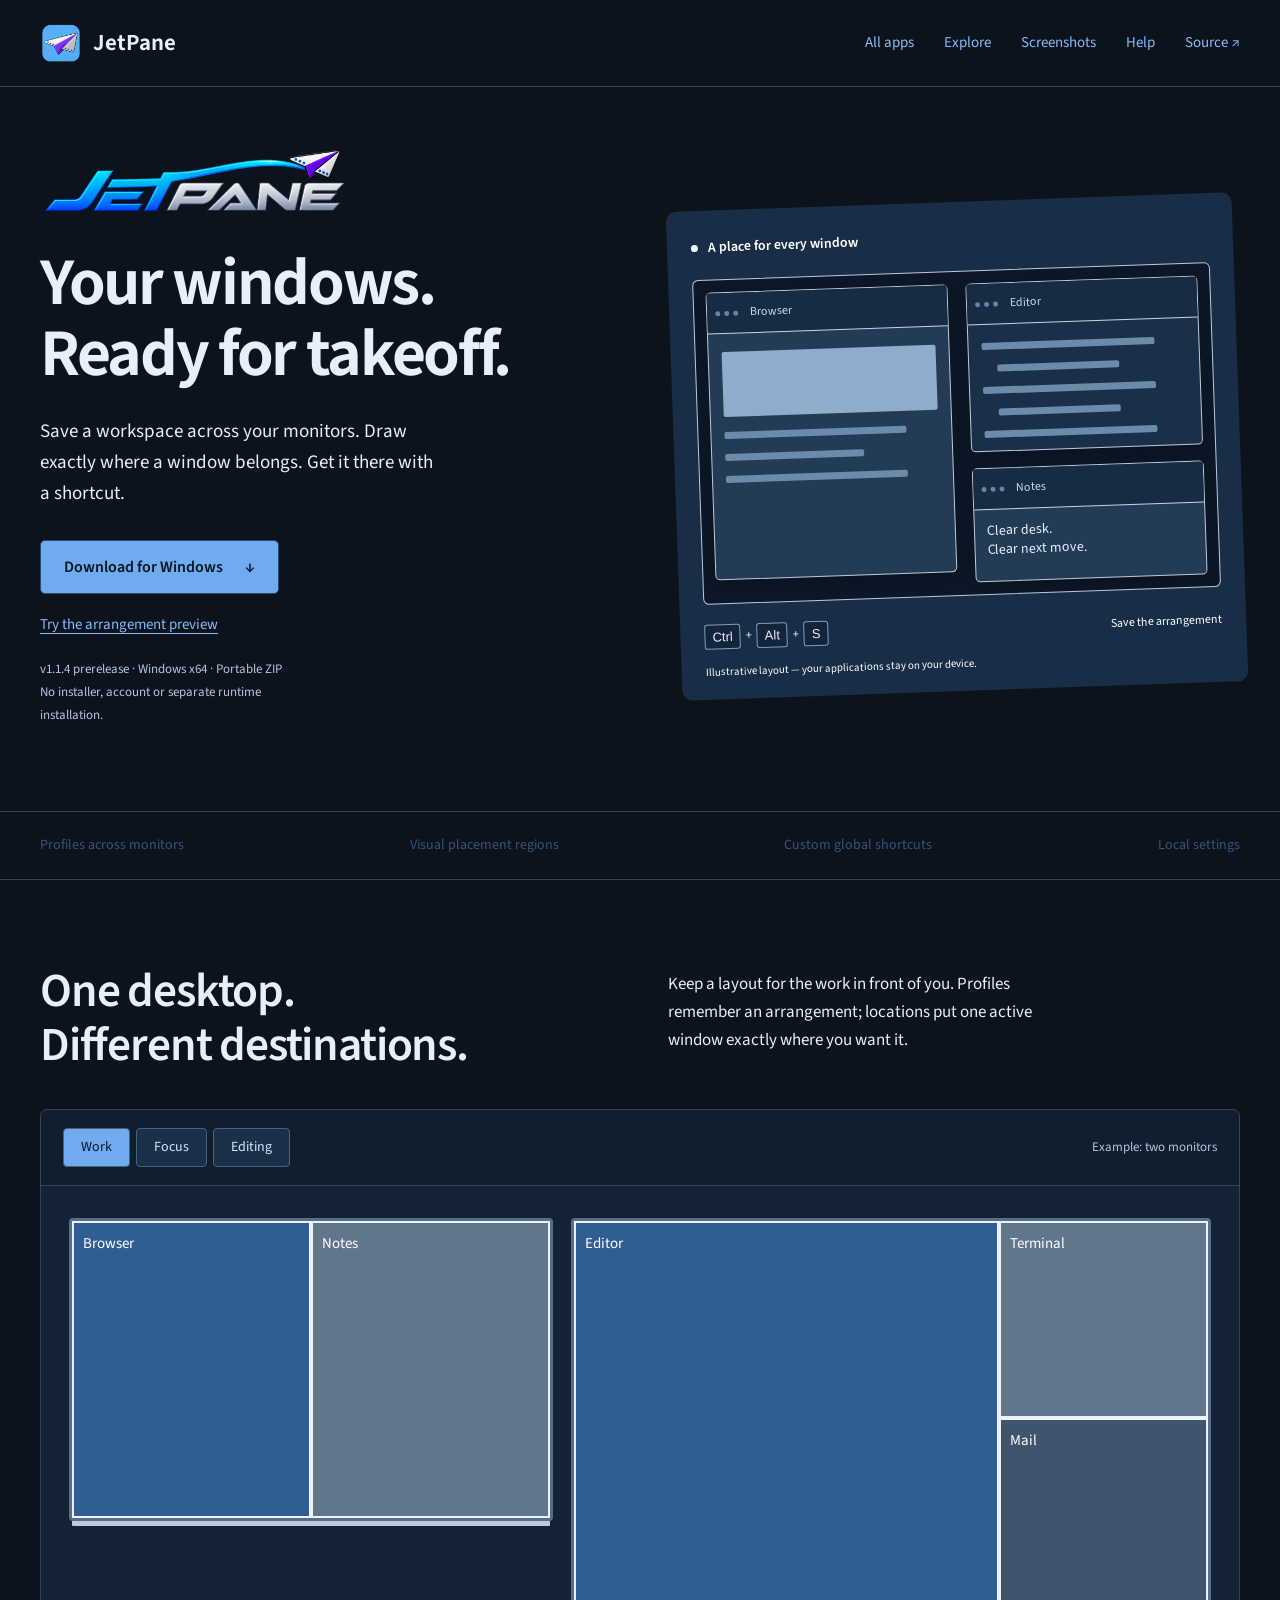
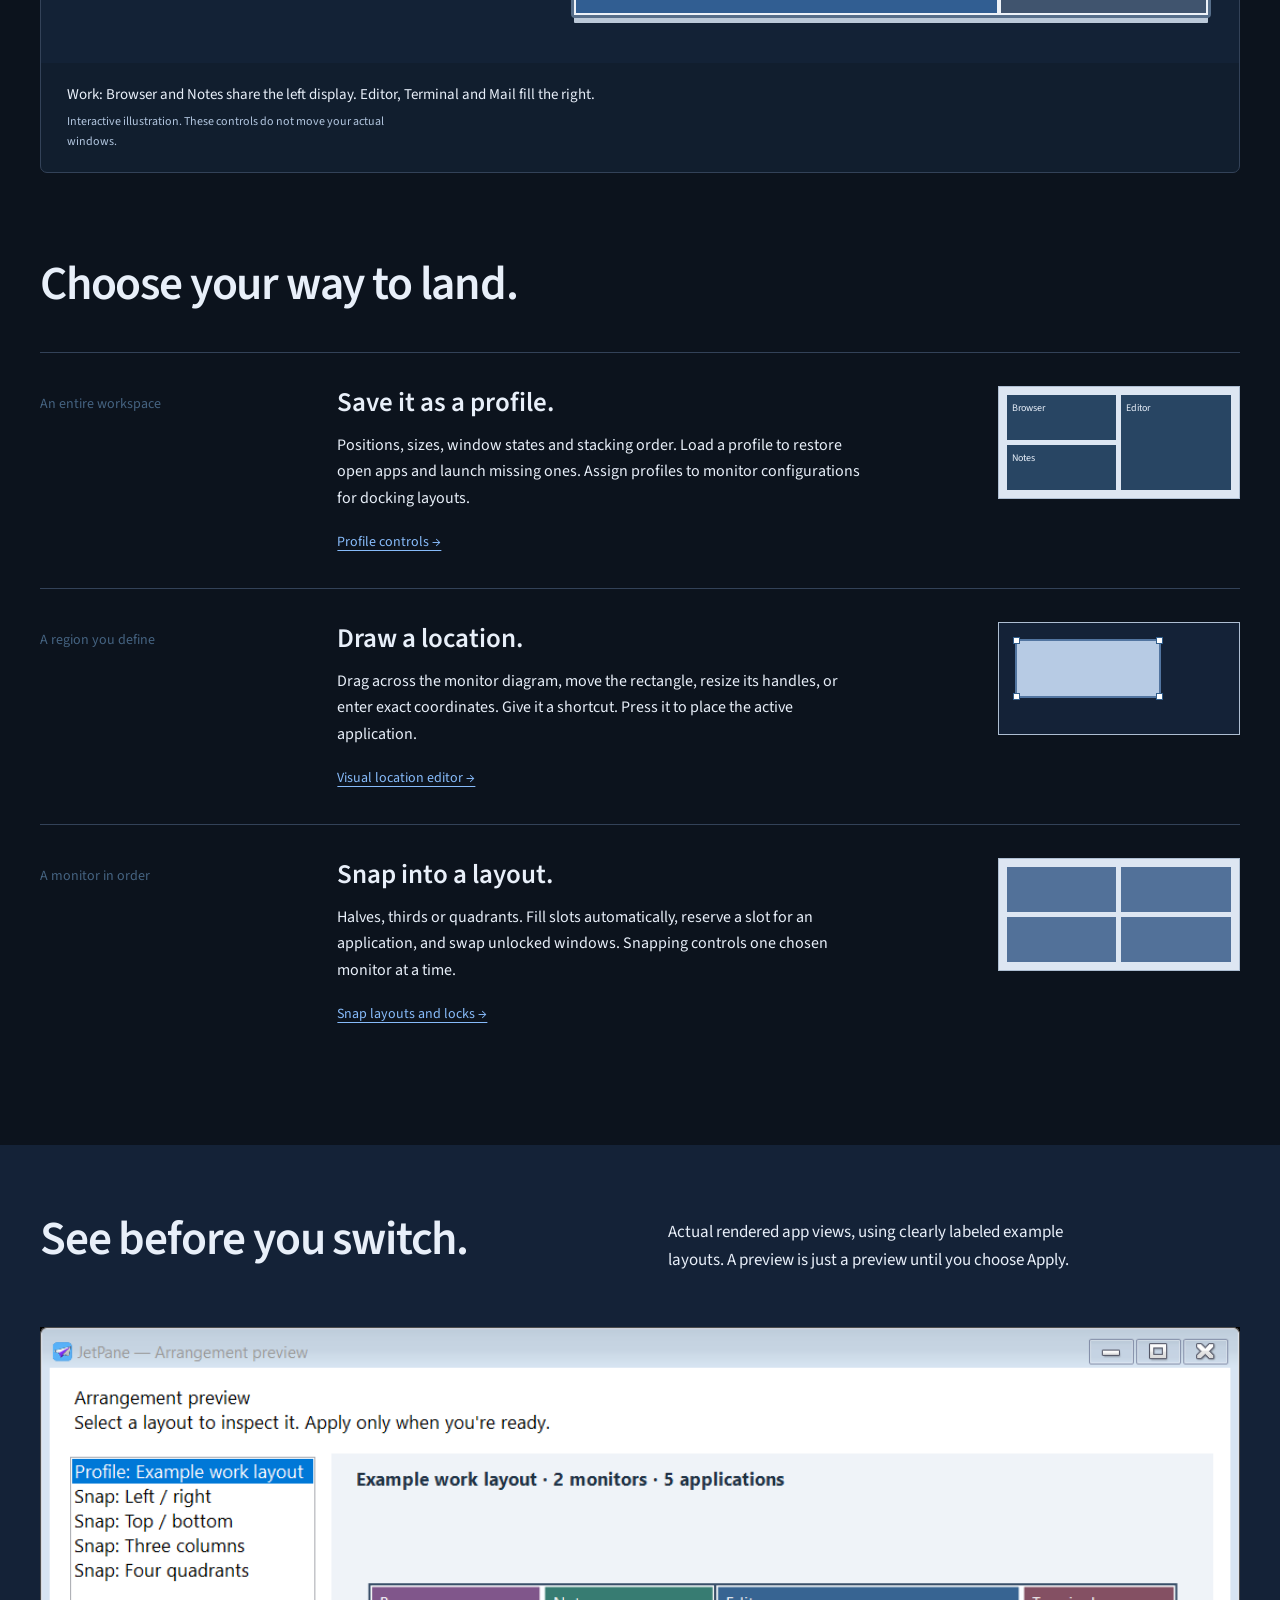
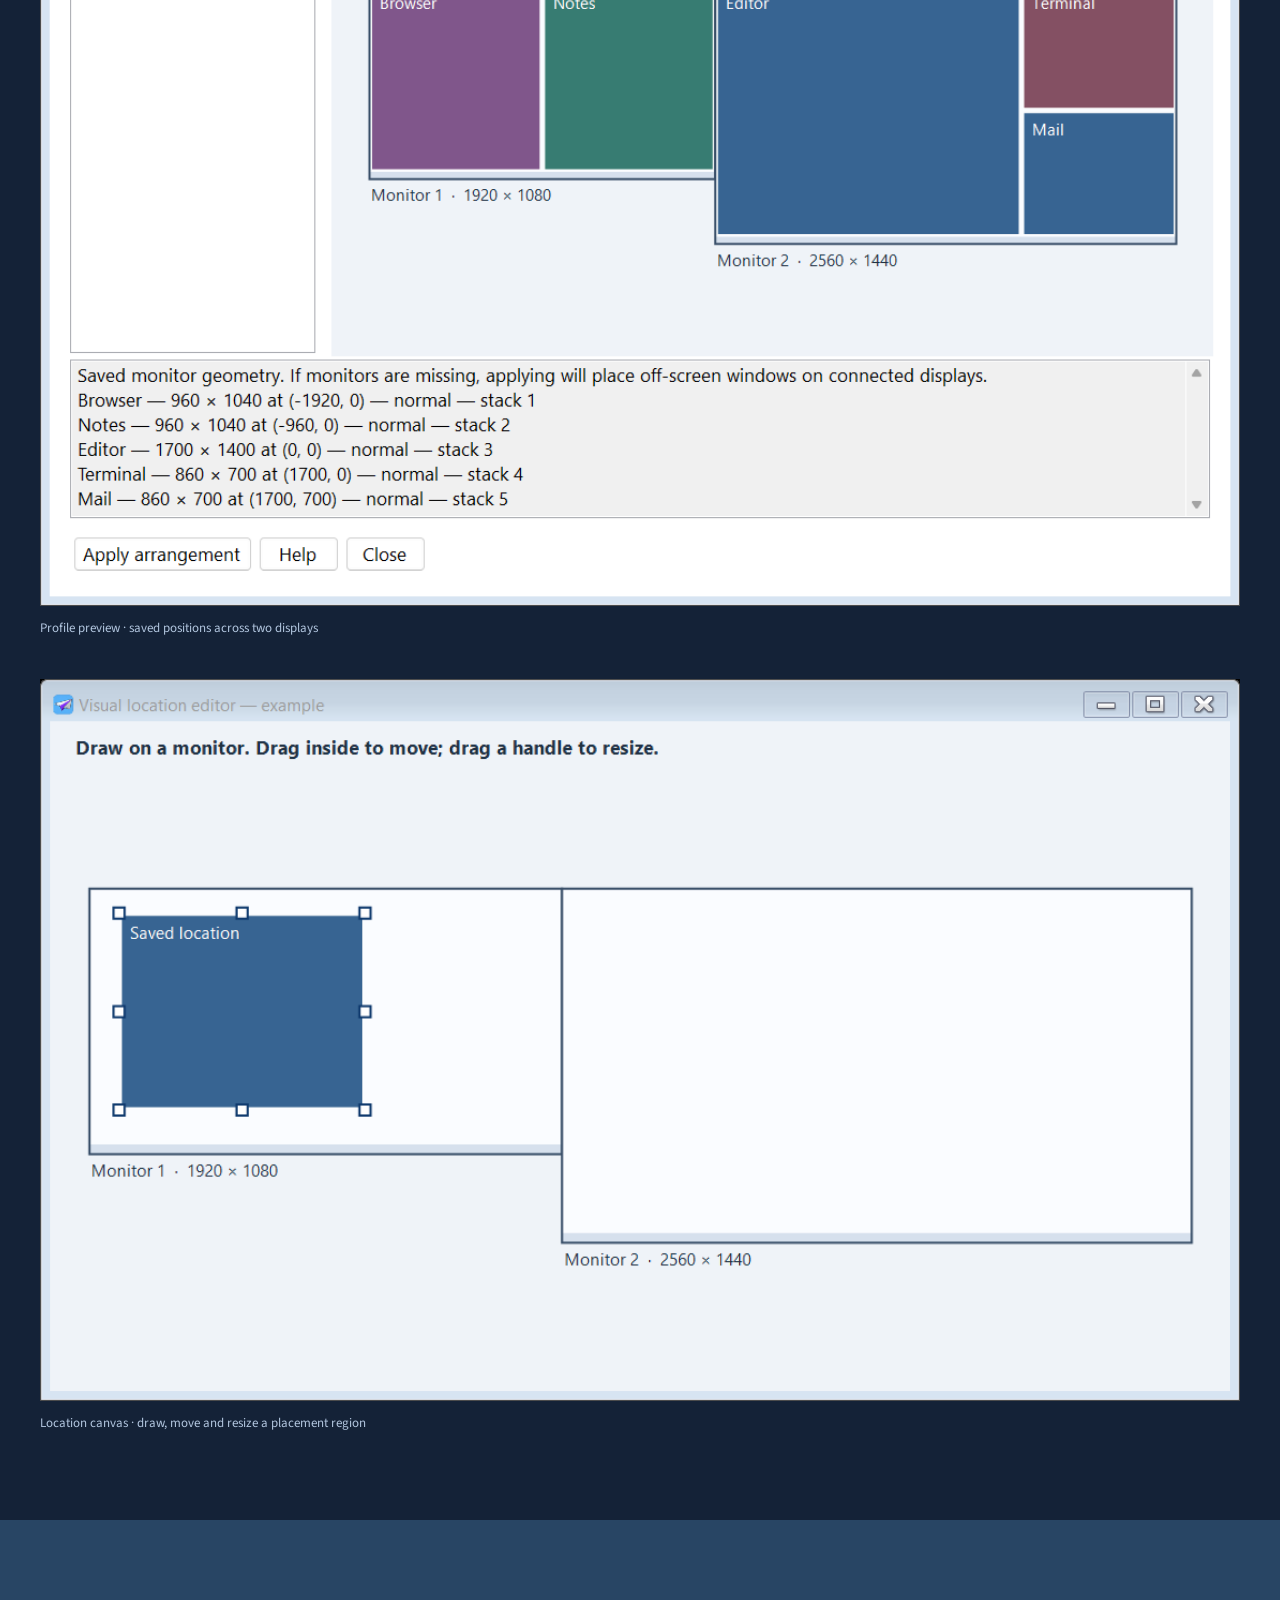
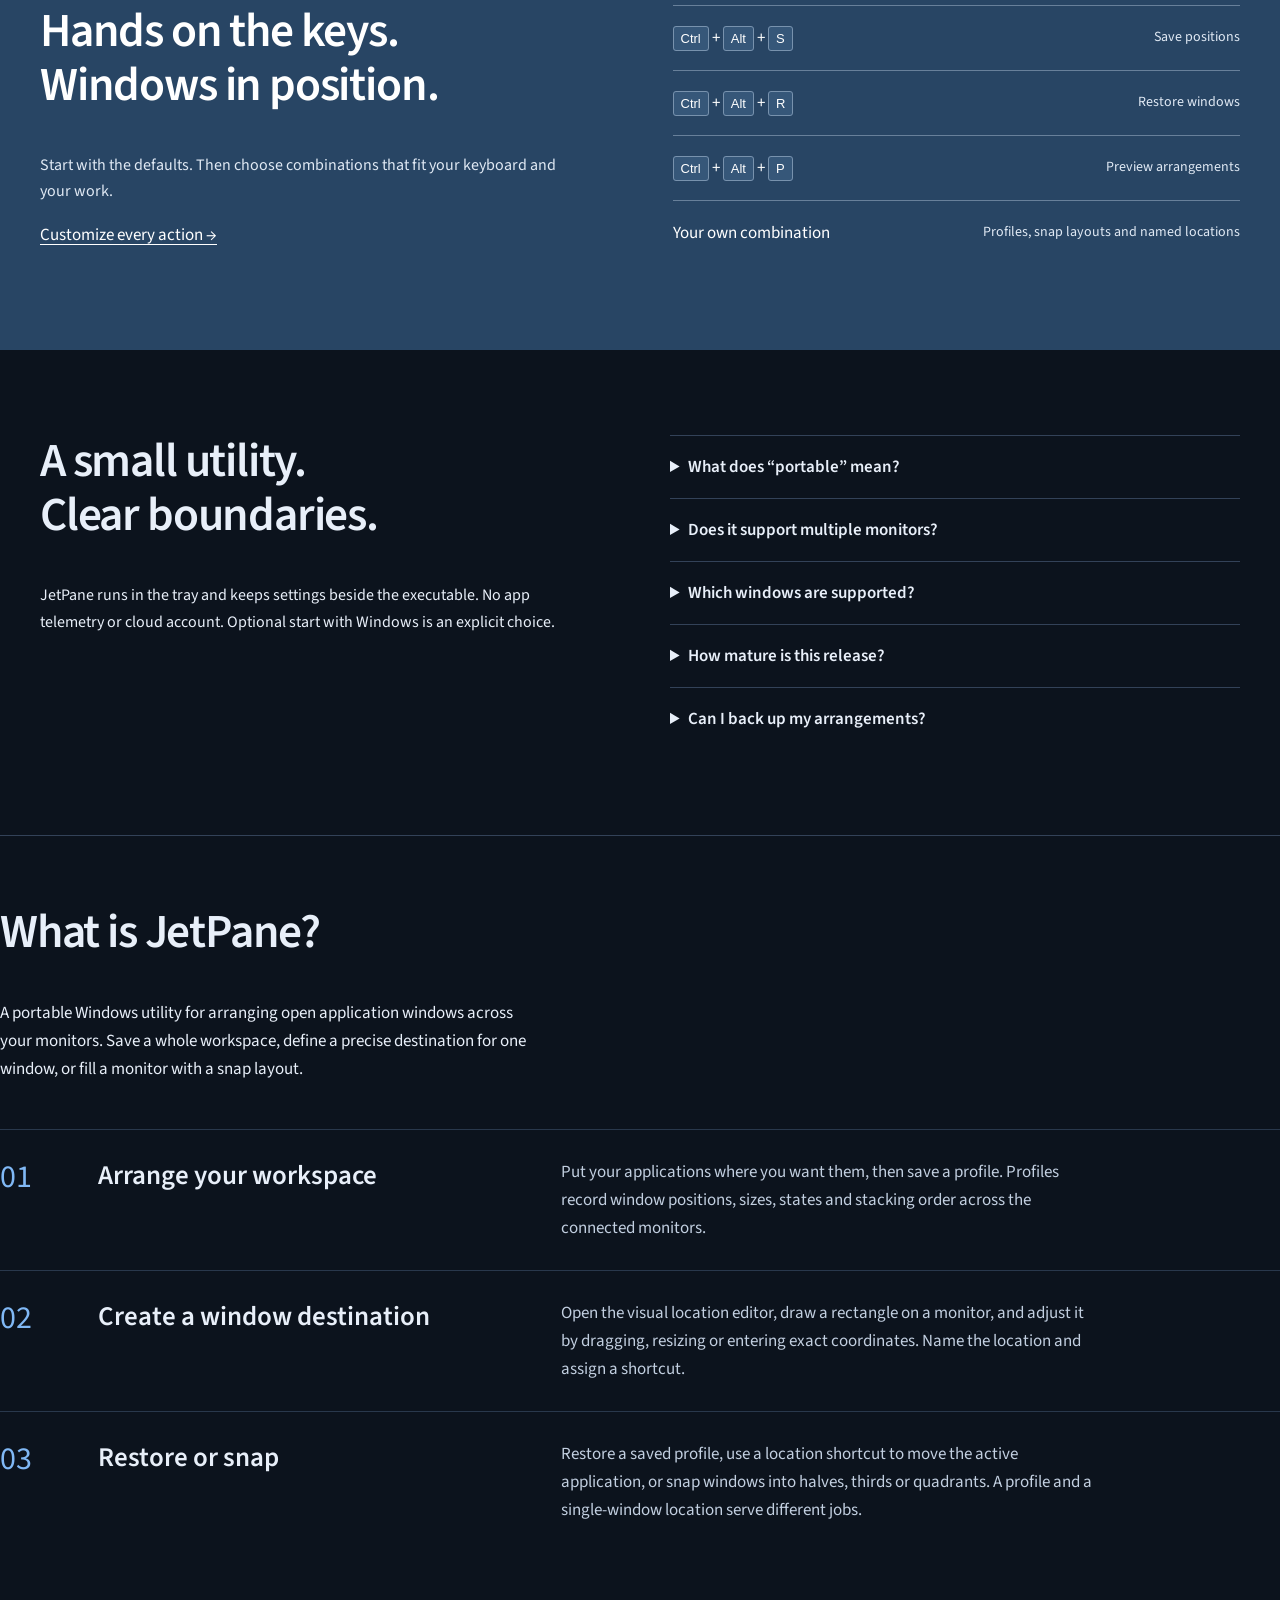
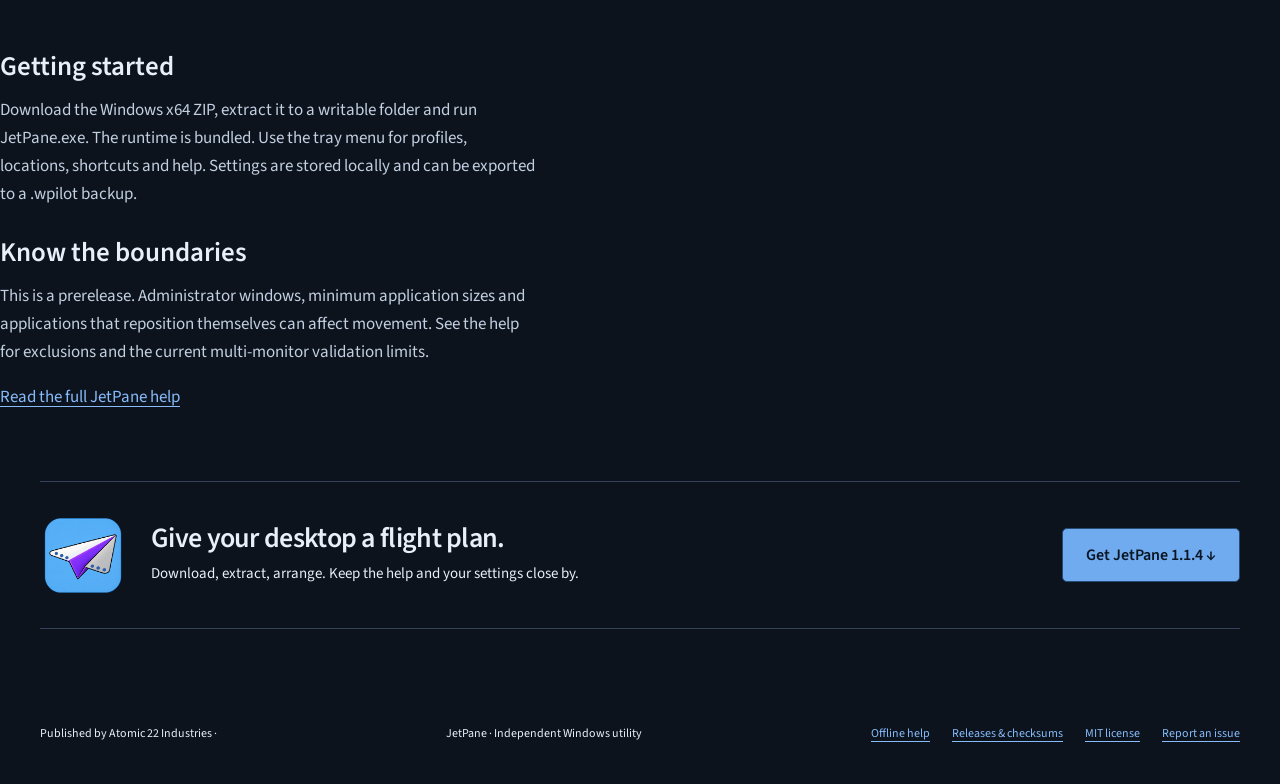
==== commit beadae3b: "Add manual in-app updates with verified downloads, recovery backups and restart" ====
--- a/docs/index.html
+++ b/docs/index.html
@@ -2,12 +2,12 @@
 <html lang="en"><head><meta charset="utf-8"><meta name="viewport" content="width=device-width, initial-scale=1"><meta name="description" content="JetPane is a portable Windows utility for multi-monitor profiles, visual window locations and custom keyboard shortcuts."><meta name="theme-color" content="#5275a0"><meta name="publisher" content="Atomic 22 Industries"><title>JetPane — Your windows, ready for takeoff</title><link rel="icon" href="assets/JetPane-icon.png"><link rel="stylesheet" href="style.css?v=faithful-3"><script src="site.js?v=faithful-3" defer></script></head>
 <body><a class="skip" href="#main">Skip to content</a>
 <header><a class="brand" href="#" aria-label="JetPane home"><img src="assets/JetPane-icon.png" alt="" width="42" height="42"><span>JetPane</span></a><nav aria-label="Main"><a href="https://dave-patrick.github.io/JetPane/apps/">All apps</a><a href="#arrangements">Explore</a><a href="#screenshots">Screenshots</a><a href="help.html">Help</a><a href="https://github.com/dave-patrick/JetPane">Source <span aria-hidden="true">↗</span></a></nav></header>
-<main id="main"><section class="hero"><div class="hero-copy"><img class="wordmark" src="assets/JetPane-wordmark.png" alt="JETPANE" width="900" height="300"><h1>Your windows.<br>Ready for takeoff.</h1><p>Save a workspace across your monitors. Draw exactly where a window belongs. Get it there with a shortcut.</p><div class="actions"><a class="button" href="https://github.com/dave-patrick/JetPane/releases/download/v1.1.3/JetPane-portable.zip">Download for Windows <span aria-hidden="true">↓</span></a><a class="text-link" href="#arrangements">Try the arrangement preview</a></div><p class="release-note">v1.1.3 prerelease · Windows x64 · Portable ZIP<br>No installer, account or separate runtime installation.</p></div><div class="flight-scene" aria-label="Illustrative desktop with three window regions"><div class="scene-title"><span class="status-dot"></span> A place for every window</div><div class="window-scene"><div class="scene-window browser"><span class="window-title"><i></i><i></i><i></i> Browser</span><div class="mock-lines"><b></b><b></b><b></b><b></b></div></div><div class="scene-window editor"><span class="window-title"><i></i><i></i><i></i> Editor</span><div class="mock-code"><b></b><b></b><b></b><b></b><b></b></div></div><div class="scene-window notes"><span class="window-title"><i></i><i></i><i></i> Notes</span><p>Clear desk.<br>Clear next move.</p></div></div><div class="scene-footer"><kbd>Ctrl</kbd> + <kbd>Alt</kbd> + <kbd>S</kbd><span>Save the arrangement</span></div><p class="illustration-label">Illustrative layout — your applications stay on your device.</p></div></section>
+<main id="main"><section class="hero"><div class="hero-copy"><img class="wordmark" src="assets/JetPane-wordmark.png" alt="JETPANE" width="900" height="300"><h1>Your windows.<br>Ready for takeoff.</h1><p>Save a workspace across your monitors. Draw exactly where a window belongs. Get it there with a shortcut.</p><div class="actions"><a class="button" href="https://github.com/dave-patrick/JetPane/releases/download/v1.1.4/JetPane-portable.zip">Download for Windows <span aria-hidden="true">↓</span></a><a class="text-link" href="#arrangements">Try the arrangement preview</a></div><p class="release-note">v1.1.4 prerelease · Windows x64 · Portable ZIP<br>No installer, account or separate runtime installation.</p></div><div class="flight-scene" aria-label="Illustrative desktop with three window regions"><div class="scene-title"><span class="status-dot"></span> A place for every window</div><div class="window-scene"><div class="scene-window browser"><span class="window-title"><i></i><i></i><i></i> Browser</span><div class="mock-lines"><b></b><b></b><b></b><b></b></div></div><div class="scene-window editor"><span class="window-title"><i></i><i></i><i></i> Editor</span><div class="mock-code"><b></b><b></b><b></b><b></b><b></b></div></div><div class="scene-window notes"><span class="window-title"><i></i><i></i><i></i> Notes</span><p>Clear desk.<br>Clear next move.</p></div></div><div class="scene-footer"><kbd>Ctrl</kbd> + <kbd>Alt</kbd> + <kbd>S</kbd><span>Save the arrangement</span></div><p class="illustration-label">Illustrative layout — your applications stay on your device.</p></div></section>
 <div class="facts"><span>Profiles across monitors</span><span>Visual placement regions</span><span>Custom global shortcuts</span><span>Local settings</span></div>
 <section id="arrangements" class="explorer"><div class="section-intro"><h2>One desktop.<br>Different destinations.</h2><p>Keep a layout for the work in front of you. Profiles remember an arrangement; locations put one active window exactly where you want it.</p></div><div class="demo-shell"><div class="demo-toolbar"><div class="profile-buttons" role="group" aria-label="Example profiles"><button aria-pressed="true" data-profile="work">Work</button><button aria-pressed="false" data-profile="focus">Focus</button><button aria-pressed="false" data-profile="edit">Editing</button></div><span>Example: two monitors</span></div><div class="demo-monitors"><div class="demo-monitor" id="monitor-left" aria-label="Example monitor 1"></div><div class="demo-monitor large" id="monitor-right" aria-label="Example monitor 2"></div></div><div class="demo-description" id="demo-description" aria-live="polite"></div><p class="demo-note">Interactive illustration. These controls do not move your actual windows.</p></div></section>
 <section class="workflows"><h2>Choose your way to land.</h2><article><span class="mode-label">An entire workspace</span><div><h3>Save it as a profile.</h3><p>Positions, sizes, window states and stacking order. Load a profile to restore open apps and launch missing ones. Assign profiles to monitor configurations for docking layouts.</p><a href="help.html#profiles">Profile controls →</a></div><div class="mini-profile" aria-hidden="true"><div>Browser</div><div>Editor</div><div>Notes</div></div></article><article><span class="mode-label">A region you define</span><div><h3>Draw a location.</h3><p>Drag across the monitor diagram, move the rectangle, resize its handles, or enter exact coordinates. Give it a shortcut. Press it to place the active application.</p><a href="help.html#locations">Visual location editor →</a></div><div class="mini-location" aria-hidden="true"><div><i></i><i></i><i></i><i></i></div></div></article><article><span class="mode-label">A monitor in order</span><div><h3>Snap into a layout.</h3><p>Halves, thirds or quadrants. Fill slots automatically, reserve a slot for an application, and swap unlocked windows. Snapping controls one chosen monitor at a time.</p><a href="help.html#snap">Snap layouts and locks →</a></div><div class="mini-snap" aria-hidden="true"><span></span><span></span><span></span><span></span></div></article></section>
 <section id="screenshots" class="gallery"><div class="section-intro"><h2>See before you switch.</h2><p>Actual rendered app views, using clearly labeled example layouts. A preview is just a preview until you choose Apply.</p></div><figure><a href="assets/preview-example.png"><img src="assets/preview-example.png" width="1120" height="820" loading="lazy" alt="JetPane arrangement preview showing Browser and Notes on monitor 1, Editor, Terminal and Mail on monitor 2, and a separate Apply arrangement button."></a><figcaption>Profile preview · saved positions across two displays</figcaption></figure><figure><a href="assets/location-editor-example.png"><img src="assets/location-editor-example.png" width="1080" height="650" loading="lazy" alt="A named location shown as a blue rectangle on a monitor diagram, with eight visible resize handles."></a><figcaption>Location canvas · draw, move and resize a placement region</figcaption></figure></section>
 <section class="keyboard"><div><h2>Hands on the keys.<br>Windows in position.</h2><p>Start with the defaults. Then choose combinations that fit your keyboard and your work.</p><a href="help.html#keys">Customize every action →</a></div><dl><div><dt><kbd>Ctrl</kbd> + <kbd>Alt</kbd> + <kbd>S</kbd></dt><dd>Save positions</dd></div><div><dt><kbd>Ctrl</kbd> + <kbd>Alt</kbd> + <kbd>R</kbd></dt><dd>Restore windows</dd></div><div><dt><kbd>Ctrl</kbd> + <kbd>Alt</kbd> + <kbd>P</kbd></dt><dd>Preview arrangements</dd></div><div><dt>Your own combination</dt><dd>Profiles, snap layouts and named locations</dd></div></dl></section>
-<section class="details"><div><h2>A small utility.<br>Clear boundaries.</h2><p>JetPane runs in the tray and keeps settings beside the executable. No app telemetry or cloud account. Optional start with Windows is an explicit choice.</p></div><div><details><summary>What does “portable” mean?</summary><p>Extract the complete ZIP into a writable folder and run JetPane.exe. The .NET runtime is bundled; native runtime files may unpack into the Windows temporary cache. Keep Help.html beside it. Exit before moving or deleting the folder, and disable optional startup first.</p></details><details><summary>Does it support multiple monitors?</summary><p>Yes. Profiles record windows across displays, including negative desktop coordinates. Monitor-geometry assignments select a profile when the configuration changes. Missing-monitor positions are kept inside a connected work area. Two physically different setups with the same geometry share a signature.</p></details><details><summary>Which windows are supported?</summary><p>Profiles save one position per process name. Explorer, ApplicationFrameHost, tool/cloaked windows and normal windows below 400×300 are excluded from automatic management. Administrator apps can reject movement; applications may enforce minimum sizes or move themselves.</p></details><details><summary>How mature is this release?</summary><p>This is an early prerelease. 57 local checks and a tray smoke test passed, including movement on two attached monitors. Physical docking, login startup, real editor gestures and broader third-party app/shortcut compatibility still need wider validation. Full source and test evidence are in the repo.</p></details><details><summary>Can I back up my arrangements?</summary><p>Export profiles, locations, shortcuts and settings to a .wpilot file. Import validates it and backs up the previous configuration. Settings from the earlier WindowPilot build remain compatible. PositionPro .ppro files are not supported.</p></details></div></section>
-<section class="explanation"><div class="explanation-intro"><h2>What is JetPane?</h2><p class="lead">A portable Windows utility for arranging open application windows across your monitors. Save a whole workspace, define a precise destination for one window, or fill a monitor with a snap layout.</p></div><ol class="walkthrough"><li><h3>Arrange your workspace</h3><p>Put your applications where you want them, then save a profile. Profiles record window positions, sizes, states and stacking order across the connected monitors.</p></li><li><h3>Create a window destination</h3><p>Open the visual location editor, draw a rectangle on a monitor, and adjust it by dragging, resizing or entering exact coordinates. Name the location and assign a shortcut.</p></li><li><h3>Restore or snap</h3><p>Restore a saved profile, use a location shortcut to move the active application, or snap windows into halves, thirds or quadrants. A profile and a single-window location serve different jobs.</p></li></ol><div class="practical"><h3>Getting started</h3><p>Download the Windows x64 ZIP, extract it to a writable folder and run JetPane.exe. The runtime is bundled. Use the tray menu for profiles, locations, shortcuts and help. Settings are stored locally and can be exported to a .wpilot backup.</p><h3>Know the boundaries</h3><p>This is a prerelease. Administrator windows, minimum application sizes and applications that reposition themselves can affect movement. See the help for exclusions and the current multi-monitor validation limits.</p><a href="help.html">Read the full JetPane help</a></div></section><section class="download"><img src="assets/JetPane-icon.png" width="86" height="86" alt=""><div><h2>Give your desktop a flight plan.</h2><p>Download, extract, arrange. Keep the help and your settings close by.</p></div><a class="button" href="https://github.com/dave-patrick/JetPane/releases/download/v1.1.3/JetPane-portable.zip">Get JetPane 1.1.3 ↓</a></section>
+<section class="details"><div><h2>A small utility.<br>Clear boundaries.</h2><p>JetPane runs in the tray and keeps settings beside the executable. No app telemetry or cloud account. Optional start with Windows is an explicit choice.</p></div><div><details><summary>What does “portable” mean?</summary><p>Extract the complete ZIP into a writable folder and run JetPane.exe. The .NET runtime is bundled; native runtime files may unpack into the Windows temporary cache. Keep Help.html beside it. Exit before moving or deleting the folder, and disable optional startup first.</p></details><details><summary>Does it support multiple monitors?</summary><p>Yes. Profiles record windows across displays, including negative desktop coordinates. Monitor-geometry assignments select a profile when the configuration changes. Missing-monitor positions are kept inside a connected work area. Two physically different setups with the same geometry share a signature.</p></details><details><summary>Which windows are supported?</summary><p>Profiles save one position per process name. Explorer, ApplicationFrameHost, tool/cloaked windows and normal windows below 400×300 are excluded from automatic management. Administrator apps can reject movement; applications may enforce minimum sizes or move themselves.</p></details><details><summary>How mature is this release?</summary><p>This is an early prerelease. 89 local checks and a tray smoke test passed, including movement on two attached monitors. Physical docking, login startup, real editor gestures and broader third-party app/shortcut compatibility still need wider validation. Full source and test evidence are in the repo.</p></details><details><summary>Can I back up my arrangements?</summary><p>Export profiles, locations, shortcuts and settings to a .wpilot file. Import validates it and backs up the previous configuration. Settings from the earlier WindowPilot build remain compatible. PositionPro .ppro files are not supported.</p></details></div></section>
+<section class="explanation"><div class="explanation-intro"><h2>What is JetPane?</h2><p class="lead">A portable Windows utility for arranging open application windows across your monitors. Save a whole workspace, define a precise destination for one window, or fill a monitor with a snap layout.</p></div><ol class="walkthrough"><li><h3>Arrange your workspace</h3><p>Put your applications where you want them, then save a profile. Profiles record window positions, sizes, states and stacking order across the connected monitors.</p></li><li><h3>Create a window destination</h3><p>Open the visual location editor, draw a rectangle on a monitor, and adjust it by dragging, resizing or entering exact coordinates. Name the location and assign a shortcut.</p></li><li><h3>Restore or snap</h3><p>Restore a saved profile, use a location shortcut to move the active application, or snap windows into halves, thirds or quadrants. A profile and a single-window location serve different jobs.</p></li></ol><div class="practical"><h3>Getting started</h3><p>Download the Windows x64 ZIP, extract it to a writable folder and run JetPane.exe. The runtime is bundled. Use the tray menu for profiles, locations, shortcuts and help. Settings are stored locally and can be exported to a .wpilot backup.</p><h3>Know the boundaries</h3><p>This is a prerelease. Administrator windows, minimum application sizes and applications that reposition themselves can affect movement. See the help for exclusions and the current multi-monitor validation limits.</p><a href="help.html">Read the full JetPane help</a></div></section><section class="download"><img src="assets/JetPane-icon.png" width="86" height="86" alt=""><div><h2>Give your desktop a flight plan.</h2><p>Download, extract, arrange. Keep the help and your settings close by.</p></div><a class="button" href="https://github.com/dave-patrick/JetPane/releases/download/v1.1.4/JetPane-portable.zip">Get JetPane 1.1.4 ↓</a></section>
 </main><footer><span>Published by Atomic 22 Industries · </span><span>JetPane · Independent Windows utility</span><div><a href="help.html">Offline help</a><a href="https://github.com/dave-patrick/JetPane/releases">Releases & checksums</a><a href="https://github.com/dave-patrick/JetPane/blob/main/LICENSE">MIT license</a><a href="https://github.com/dave-patrick/JetPane/issues">Report an issue</a></div></footer></body></html>
